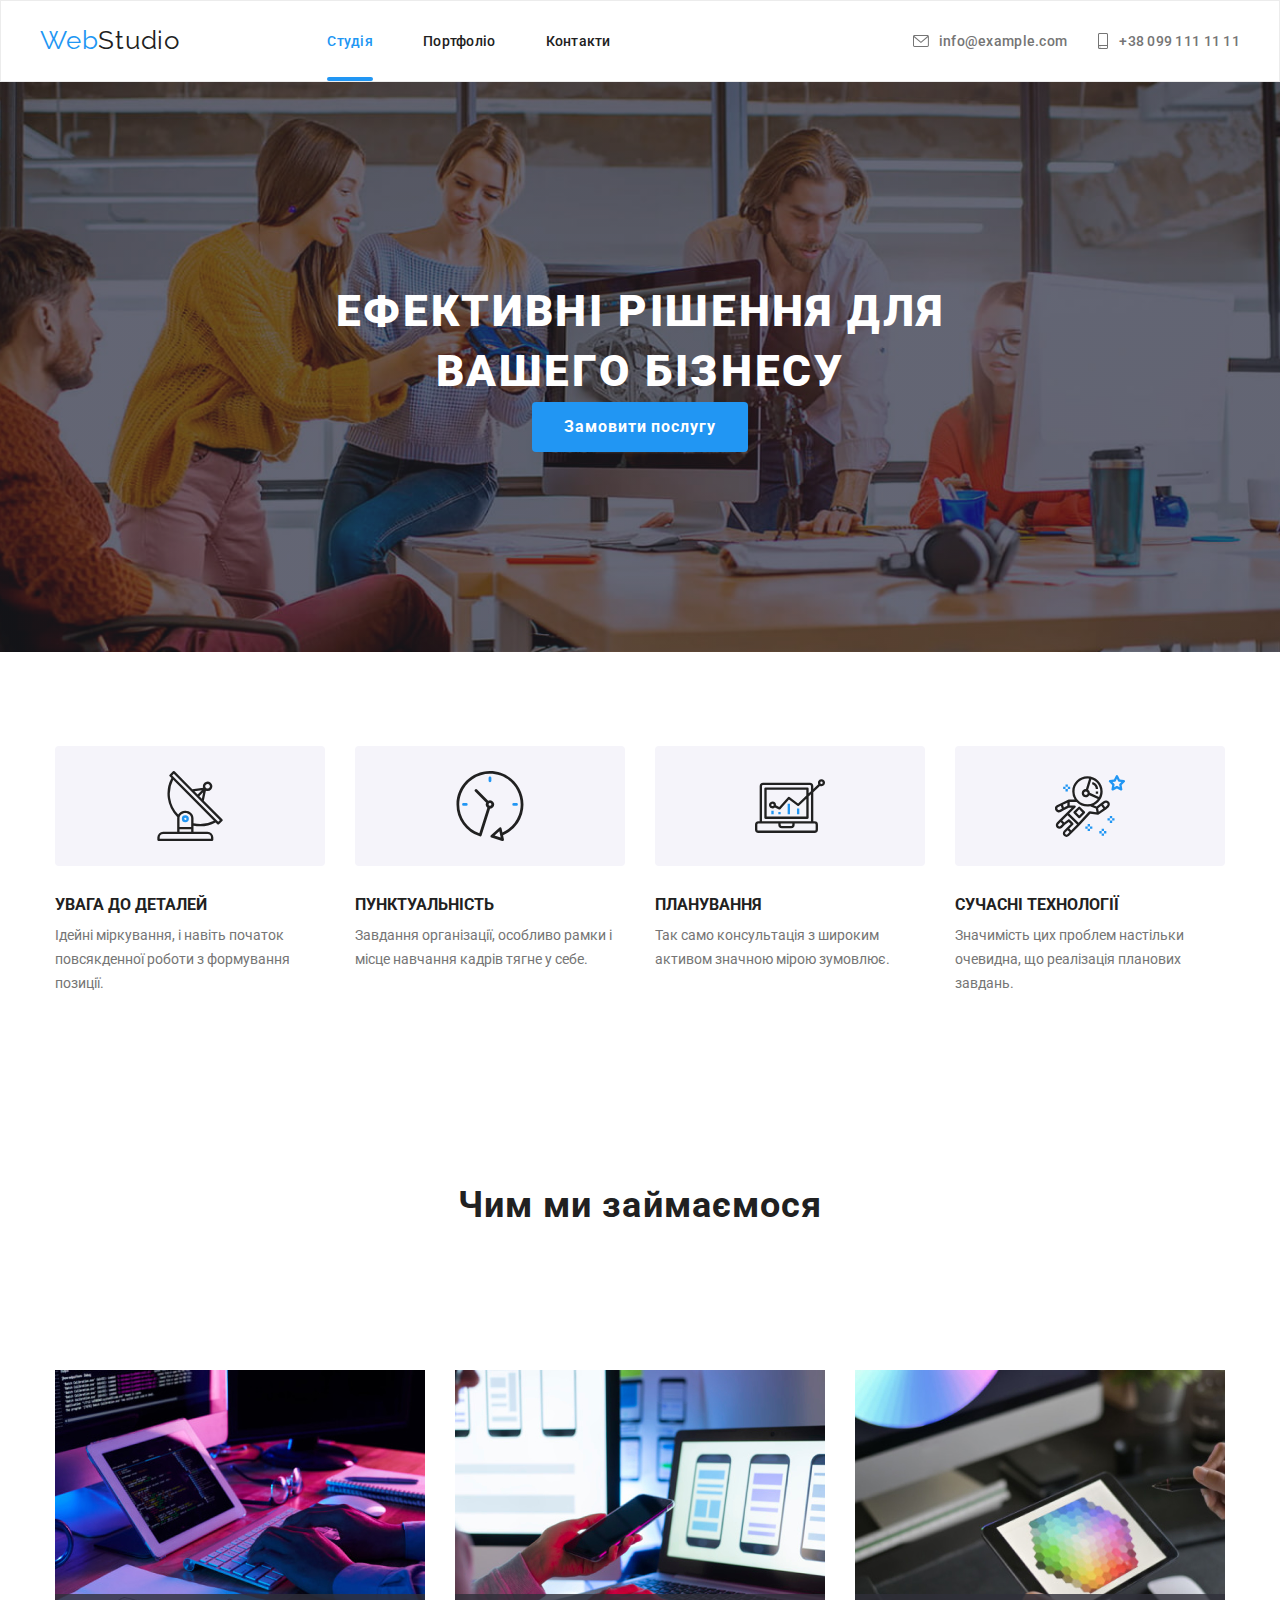
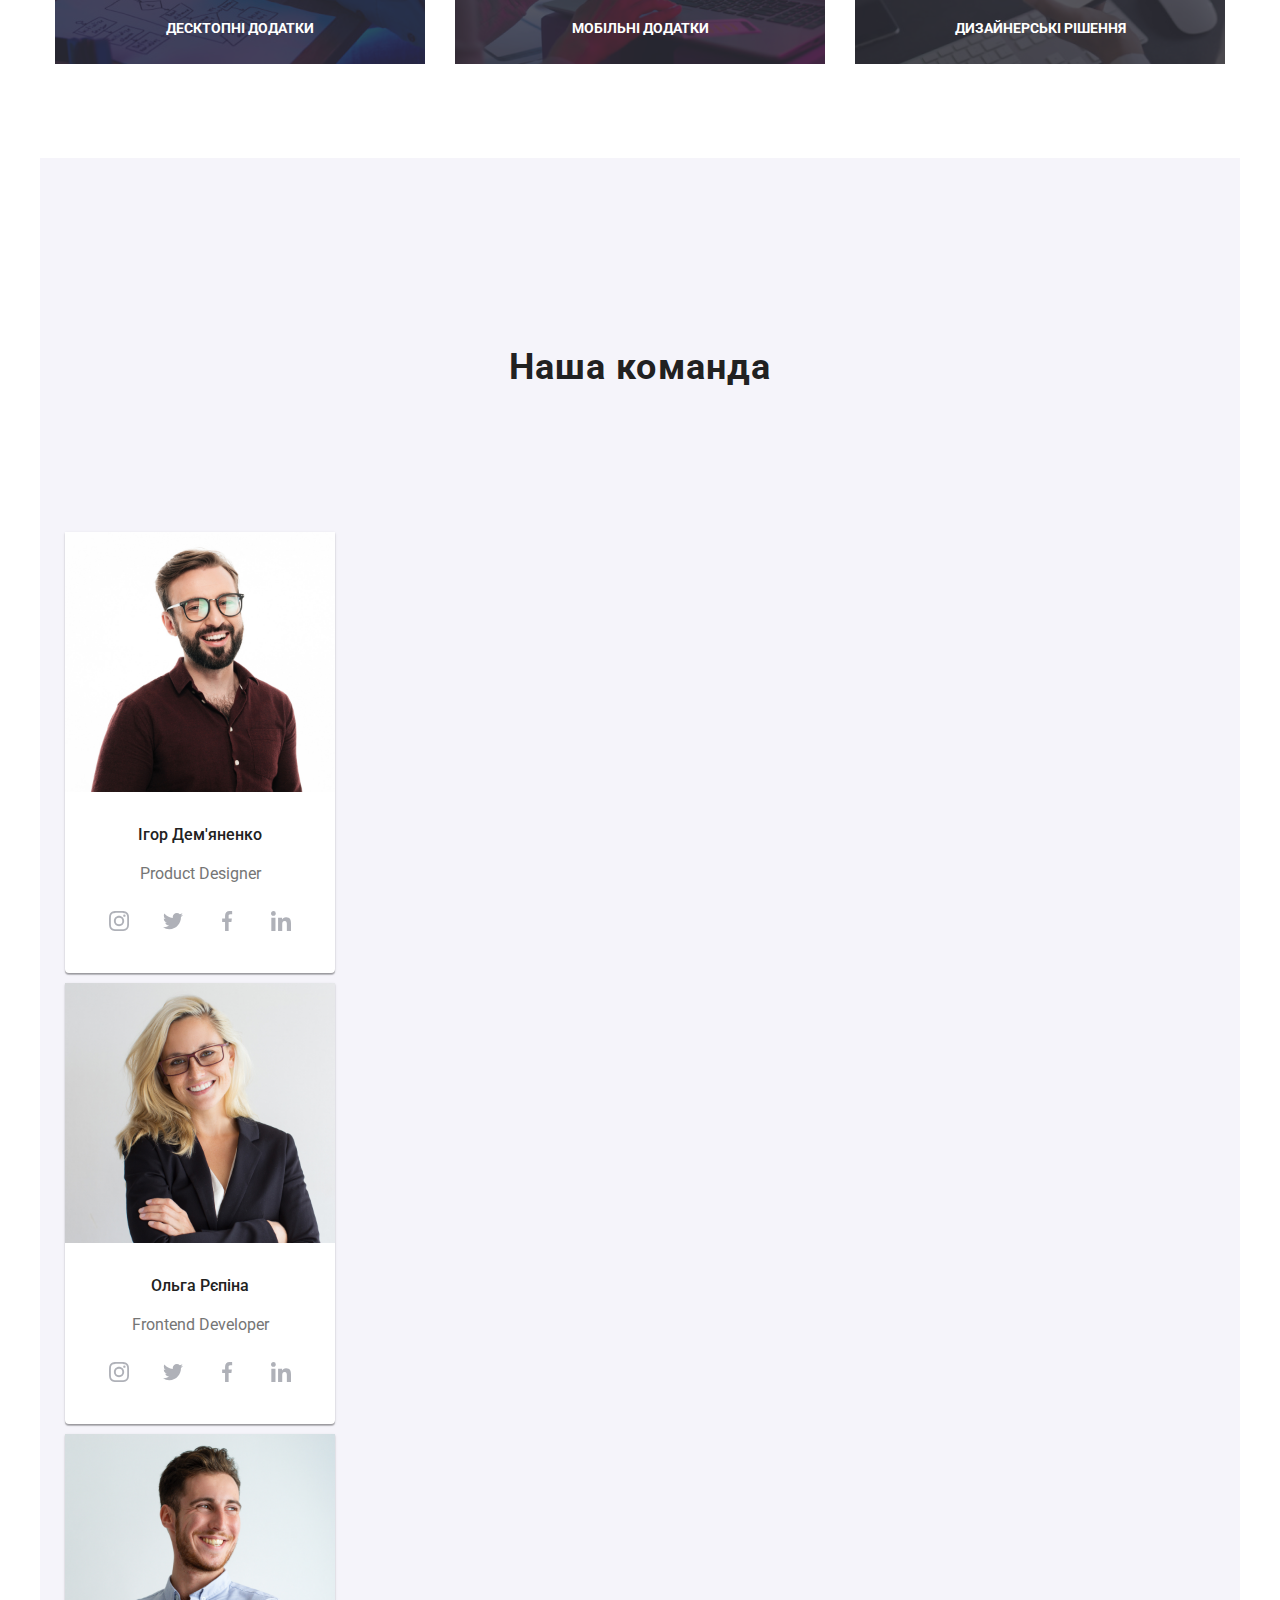
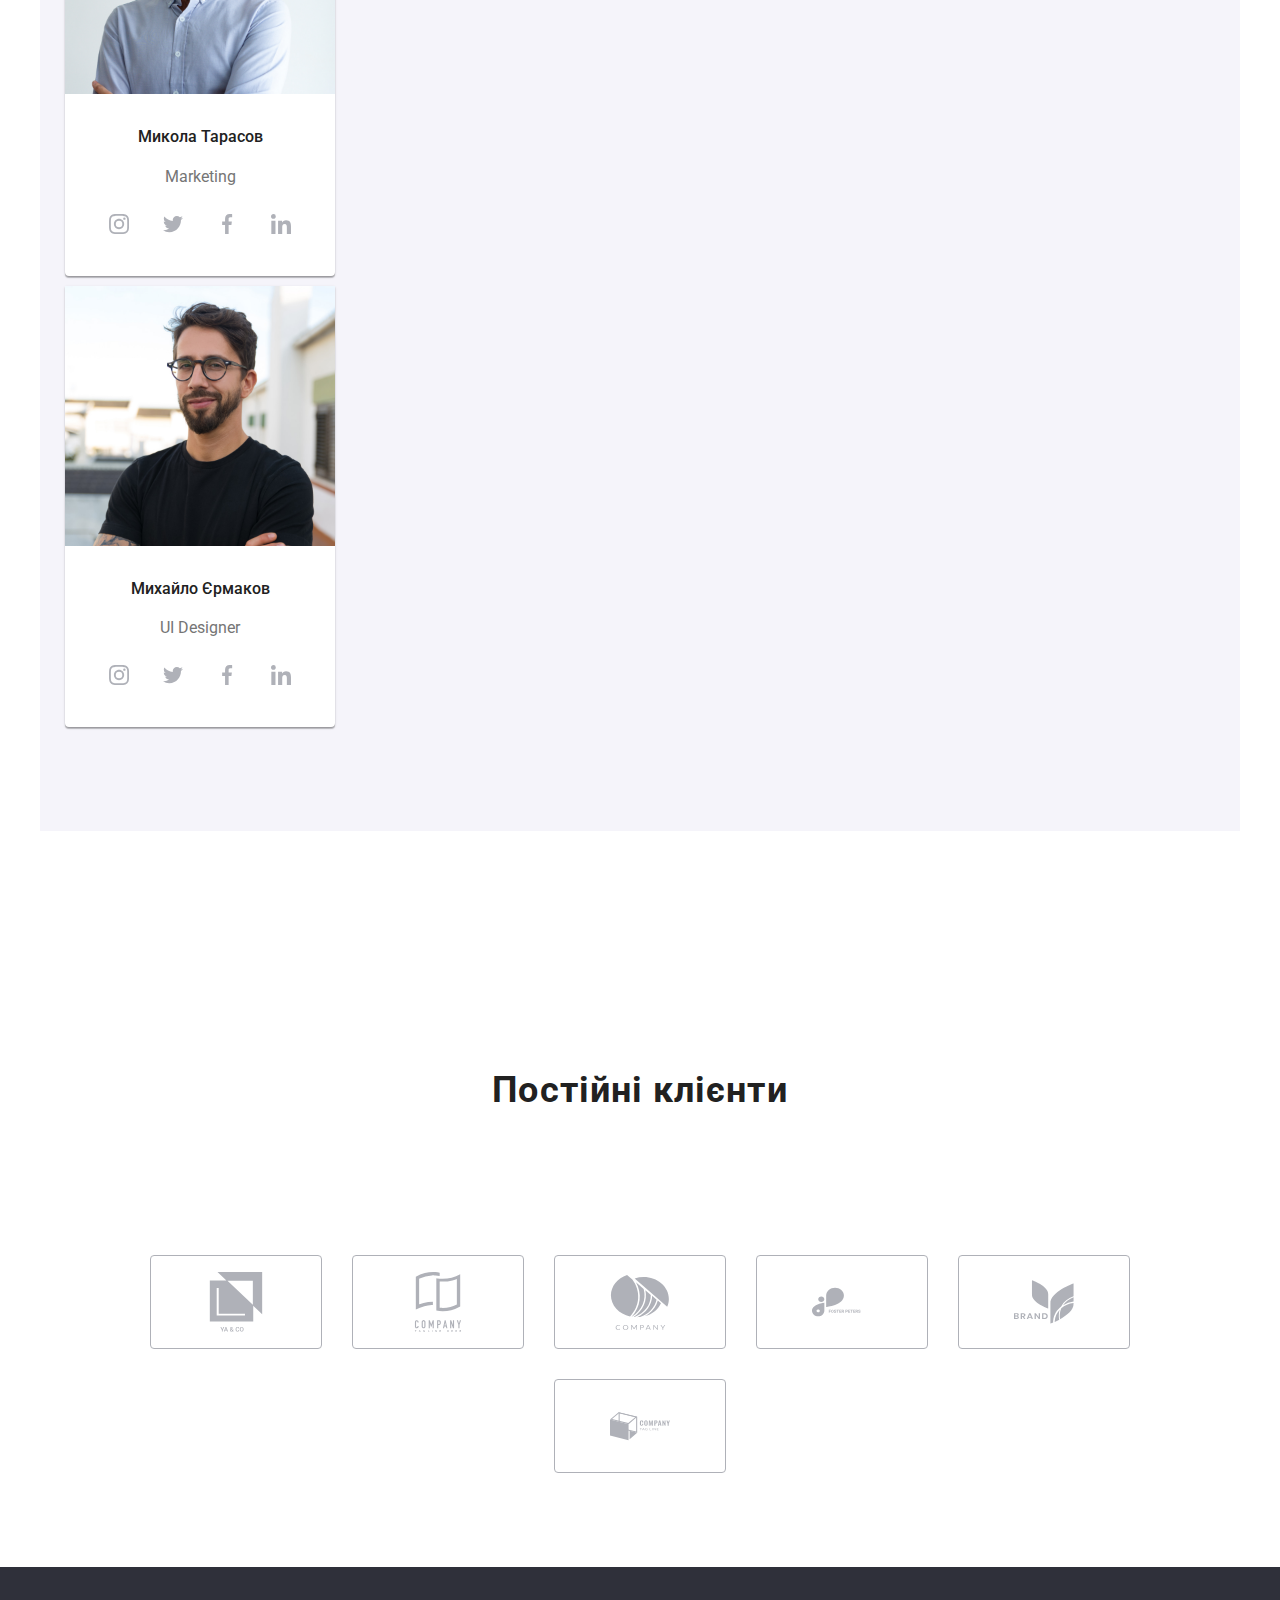
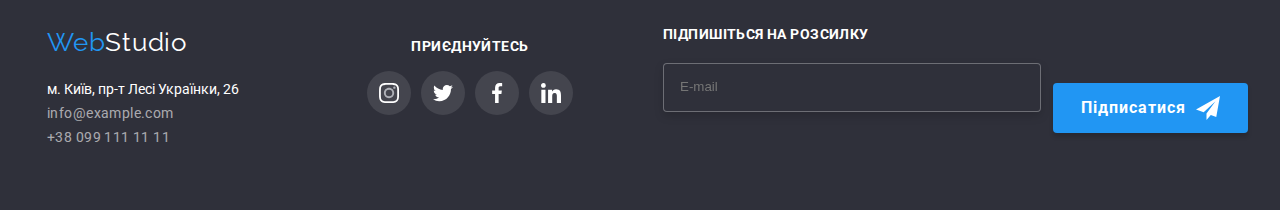
==== index.html @ 66070184 "home-work" ====
<!DOCTYPE html>
<html lang="uk">
  <head>
    <meta charset="UTF-8" />
    <meta http-equiv="X-UA-Compatible" content="IE=edge" />
    <meta name="viewport" content="width=device-width, initial-scale=1.0" />
    <title>Document</title>
    <link rel="preconnect" href="https://fonts.googleapis.com" />
    <link rel="preconnect" href="https://fonts.gstatic.com" crossorigin />
    <link
      href="https://fonts.googleapis.com/css2?family=Raleway:ital,wght@1,700&family=Roboto:wght@400;500;700;900&display=swap"
      rel="stylesheet"
    />
    <link rel="stylesheet" href="./css/main.min.css" />
    <link
      rel="stylesheet"
      href="node_modules/modern-normalize/modern-normalize.css"
    />
  </head>
  <body class="page">
    <header class="header">
      <div class="container head">
        <a class="logo" href="./index.html"
          ><span class="logo__web">Web</span>Studio</a
        >
        <button type="button" class="menu-button js-open-menu">
          <svg
              width="40"
              height="40"
              aria-label="переключатель меню"
            >
              <use
                class="icon-menu"
                href="./images/icons.svg#icon-menu"
              ></use>
            </svg>
        </button>

        <nav class="menu-container js-menu-container" id="menu-container">
          <button type="button" class="close-menu-button js-close-menu">
            <svg
              width="40"
              height="40"
              aria-label="переключатель меню"
            >
              <use
                class="icon-cross"
                href="./images/icons.svg#icon-close"
              ></use>
            </svg>
          </button>

          <ul class="site-nav">
            <li class="site-nav__link">
              <a
                class="site-nav__links site-nav__links--current"
                href="./index.html"
                >Студія</a
              >
            </li>
            <li class="site-nav__link">
              <a class="site-nav__links" href="./portfolio.html">Портфоліо</a>
            </li>
            <li class="site-nav__link">
              <a class="site-nav__links" href="">Контакти</a>
            </li>
          </ul>

        <ul class="header-contacts">
          <li class="header-contacts__item">
            <a class="header-contacts__contacts" href="mailto:info@example.com">
              <svg class="header-contacts__envelop" width="16" height="12">
                <use href="./images/symbol-defs.svg#icon-envelope"></use>
              </svg>
              info@example.com</a
            >
          </li>
          <li class="header-contacts__item">
            <a class="header-contacts__contacts" href="tel:+380991111111">
              <svg class="header-contacts__envelop" width="12" height="16">
                <use href="./images/symbol-defs.svg#icon-smartphone"></use>
              </svg>
              +38 099 111 11 11</a
            >
          </li>
        </ul>
        <ul class="list-of-socialwebs">
            <li><a>Instagram</a></li>
            <li><a>Twitter</a></li>
            <li><a>Facebook</a></li>
            <li><a>LinkedIn</a></li>
        </ul>
        </nav>
      </div>
    </header>

    <main>
      <section class="hero-section">
        <h1 class="hero">
          ЕФЕКТИВНІ РІШЕННЯ ДЛЯ <br />
          ВАШЕГО БІЗНЕСУ
        </h1>
        <button data-modal-open type="button" class="hero-section__button">
          Замовити послугу
        </button>
        <div data-modal class="backdrop is-hidden">
          <div class="modal">
            <form class="modal__form">
              <h1 class="modal__title">
                Залиште свої дані, ми вам передзвонимо
              </h1>

              <div class="modal__form-field">
                <label for="name">Ім'я</label>
                <input type="text" name="name" id="name" />
                <svg class="modal__icon" width="18" height="18">
                  <use href="./images/icons.svg#icon-person"></use>
                </svg>
              </div>

              <div class="modal__form-field">
                <label for="tel">Телефон</label>
                <input type="tel" name="tel" id="tel" />
                <svg class="modal__icon" width="18" height="18">
                  <use href="./images/icons.svg#icon-phone"></use>
                </svg>
              </div>

              <div class="modal__form-field">
                <label for="mail">Пошта</label>
                <input type="email" name="mail" id="mail" />
                <svg class="modal__icon" width="18" height="18">
                  <use href="./images/icons.svg#icon-email"></use>
                </svg>
              </div>

              <div class="modal__form-field">
                <label for="comment">Коментар</label>
                <textarea
                  name="comment"
                  id="comment"
                  placeholder="Введіть текст"
                ></textarea>
              </div>

              <div class="field">
                <label for="accept" class="field__accept-label"
                  ><input
                    type="checkbox"
                    name="accept"
                    class="field__checkbox"
                    id="accept"
                  />
                  <svg class="field__icon-check" width="16" height="15">
                    <use href="./images/icons.svg#icon-check"></use>
                  </svg>
                  <span class="field__label"
                    >Погоджуюся з розсилкою та приймаю</span
                  >
                  <a class="field__umovu" href="">Умови договору</a>
                </label>
              </div>
              <button type="submit" class="button-modal">Відправити</button>
            </form>
            <button class="close-button" data-modal-close>
              <span class="close-button__close">
                <svg class="close-button__icon" width="18" height="18">
                  <use href="./images/icons.svg#icon-close"></use>
                </svg>
              </span>
            </button>
          </div>
        </div>
      </section>

      <section class="section padding">
        <div class="container">
          <h2 hidden>секция</h2>
          <ul class="offers">
            <li class="item offers_item">
              <div class="offers__antenna">
                <svg class="offers__icon-description" width="70" height="70">
                  <use href="./images/symbol-defs.svg#icon-antenna"></use>
                </svg>
              </div>
              <h3 class="offers__name">УВАГА ДО ДЕТАЛЕЙ</h3>
              <p class="offers__description">
                Ідейні міркування, і навіть початок повсякденної роботи з
                формування позиції.
              </p>
            </li>
            <li class="item offers_item">
              <div class="offers__antenna">
                <svg class="offers__icon-description" width="70" height="70">
                  <use href="./images/symbol-defs.svg#icon-clock"></use>
                </svg>
              </div>
              <h3 class="offers__name">ПУНКТУАЛЬНІСТЬ</h3>
              <p class="offers__description">
                Завдання організації, особливо рамки і місце навчання кадрів
                тягне у себе.
              </p>
            </li>
            <li class="item offers_item">
              <div class="offers__antenna">
                <svg class="offers__icon-description" width="70" height="70">
                  <use href="./images/symbol-defs.svg#icon-diagram"></use>
                </svg>
              </div>
              <h3 class="offers__name">ПЛАНУВАННЯ</h3>
              <p class="offers__description">
                Так само консультація з широким активом значною мірою зумовлює.
              </p>
            </li>
            <li class="item offers_item">
              <div class="offers__antenna">
                <svg class="offers__icon-description" width="70" height="70">
                  <use href="./images/symbol-defs.svg#icon-astronaut"></use>
                </svg>
              </div>
              <h3 class="offers__name">СУЧАСНІ ТЕХНОЛОГІЇ</h3>
              <p class="offers__description">
                Значимість цих проблем настільки очевидна, що реалізація
                планових завдань.
              </p>
            </li>
          </ul>
        </div>
      </section>

      <section class="section works">
        <div class="container">
          <h2 class="section-title">Чим ми займаємося</h2>
          <ul class="work">
            <li class="item">
              <div class="work__computer">
                <img
                  class="work__images"
                  src="./images/box1.jpg"
                  alt="компьютер"
                  width="370"
                />
                <div class="work__computer-box">
                  <p class="work__computer-font">ДЕСКТОПНІ ДОДАТКИ</p>
                </div>
              </div>
            </li>
            <li class="item">
              <div class="work__computer">
                <img
                  class="work__images"
                  src="./images/box2.jpg"
                  alt="телефон"
                  width="370"
                />
                <div class="work__computer-box">
                  <p class="work__computer-font">МОБІЛЬНІ ДОДАТКИ</p>
                </div>
              </div>
            </li>
            <li class="item">
              <div class="work__computer">
                <img
                  class="work__images"
                  src="./images/box3.jpg"
                  alt="планшет"
                  width="370"
                />
                <div class="work__computer-box">
                  <p class="work__computer-font">ДИЗАЙНЕРСЬКІ РІШЕННЯ</p>
                </div>
              </div>
            </li>
          </ul>
        </div>
      </section>

      <section class="section team">
        <div class="container">
          <h2 class="section-title">Наша команда</h2>
          <ul class="team-list">
            <li class="team__items">
              <img src="./images/img1.jpg" alt="член команды" width="270" />
              <div class="team__title">
                <h3 class="team__member">Ігор Дем'яненко</h3>
                <p class="team__profession" lang="en">Product Designer</p>
                <ul class="team__web">
                  <li class="team__soc">
                    <a class="team__social-web" href="">
                      <svg class="team__social" width="20" height="20">
                        <use
                          href="./images/symbol-defs.svg#icon-instagram"
                        ></use>
                      </svg>
                    </a>
                  </li>
                  <li class="team__soc">
                    <a class="team__social-web" href="">
                      <svg class="team__social" width="20" height="20">
                        <use href="./images/symbol-defs.svg#icon-twitter"></use>
                      </svg>
                    </a>
                  </li>
                  <li class="team__soc">
                    <a class="team__social-web" href="">
                      <svg class="team__social" width="20" height="20">
                        <use
                          href="./images/symbol-defs.svg#icon-facebook"
                        ></use>
                      </svg>
                    </a>
                  </li>
                  <li class="team__soc">
                    <a class="team__social-web" href="">
                      <svg class="team__social" width="20" height="20">
                        <use
                          href="./images/symbol-defs.svg#icon-linkedin"
                        ></use>
                      </svg>
                    </a>
                  </li>
                </ul>
              </div>
            </li>
            <li class="team__items">
              <img src="./images/img2.jpg" alt="член команды" width="270" />
              <div class="team__title">
                <h3 class="team__member">Ольга Рєпіна</h3>
                <p class="team__profession" lang="en">Frontend Developer</p>
                <ul class="team__web">
                  <li class="team__soc">
                    <a class="team__social-web" href="">
                      <svg class="team__social" width="20" height="20">
                        <use
                          href="./images/symbol-defs.svg#icon-instagram"
                        ></use>
                      </svg>
                    </a>
                  </li>
                  <li class="team__soc">
                    <a class="team__social-web" href="">
                      <svg class="team__social" width="20" height="20">
                        <use href="./images/symbol-defs.svg#icon-twitter"></use>
                      </svg>
                    </a>
                  </li>
                  <li class="team__soc">
                    <a class="team__social-web" href="">
                      <svg class="team__social" width="20" height="20">
                        <use
                          href="./images/symbol-defs.svg#icon-facebook"
                        ></use>
                      </svg>
                    </a>
                  </li>
                  <li class="team__soc">
                    <a class="team__social-web" href="">
                      <svg class="team__social" width="20" height="20">
                        <use
                          href="./images/symbol-defs.svg#icon-linkedin"
                        ></use>
                      </svg>
                    </a>
                  </li>
                </ul>
              </div>
            </li>
            <li class="team__items">
              <img src="./images/img3.jpg" alt="член команды" width="270" />
              <div class="team__title">
                <h3 class="team__member">Микола Тарасов</h3>
                <p class="team__profession" lang="en">Marketing</p>
                <ul class="team__web">
                  <li class="team__soc">
                    <a class="team__social-web" href="">
                      <svg class="team__social" width="20" height="20">
                        <use
                          href="./images/symbol-defs.svg#icon-instagram"
                        ></use>
                      </svg>
                    </a>
                  </li>
                  <li class="team__soc">
                    <a class="team__social-web" href="">
                      <svg class="team__social" width="20" height="20">
                        <use href="./images/symbol-defs.svg#icon-twitter"></use>
                      </svg>
                    </a>
                  </li>
                  <li class="team__soc">
                    <a class="team__social-web" href="">
                      <svg class="team__social" width="20" height="20">
                        <use
                          href="./images/symbol-defs.svg#icon-facebook"
                        ></use>
                      </svg>
                    </a>
                  </li>
                  <li class="team__soc">
                    <a class="team__social-web" href="">
                      <svg class="team__social" width="20" height="20">
                        <use
                          href="./images/symbol-defs.svg#icon-linkedin"
                        ></use>
                      </svg>
                    </a>
                  </li>
                </ul>
              </div>
            </li>
            <li class="team__items">
              <img src="./images/img4.jpg" alt="член команды" width="270" />
              <div class="team__title">
                <h3 class="team__member">Михайло Єрмаков</h3>
                <p class="team__profession" lang="en">UI Designer</p>
                <ul class="team__web">
                  <li class="team__soc">
                    <a class="team__social-web" href="">
                      <svg class="team__social" width="20" height="20">
                        <use
                          href="./images/symbol-defs.svg#icon-instagram"
                        ></use>
                      </svg>
                    </a>
                  </li>
                  <li class="team__soc">
                    <a class="team__social-web" href="">
                      <svg class="team__social" width="20" height="20">
                        <use href="./images/symbol-defs.svg#icon-twitter"></use>
                      </svg>
                    </a>
                  </li>
                  <li class="team__soc">
                    <a class="team__social-web" href="">
                      <svg class="team__social" width="20" height="20">
                        <use
                          href="./images/symbol-defs.svg#icon-facebook"
                        ></use>
                      </svg>
                    </a>
                  </li>
                  <li class="team__soc">
                    <a class="team__social-web" href="">
                      <svg class="team__social" width="20" height="20">
                        <use
                          href="./images/symbol-defs.svg#icon-linkedin"
                        ></use>
                      </svg>
                    </a>
                  </li>
                </ul>
        </div>
      </section>

      <section class="section clients">
        <div class="container"> 
          <h2 class="section-title">Постійні клієнти</h2>
          <ul class="clients">
            <li class="item clients__box">
              <a class="clients__link" href="">
                <svg class="icon clients__icon" width="106" height="60">
                  <use href="./images/symbol-defs.svg#icon-group"></use>
                </svg>
              </a>
            </li>
            <li class="item clients__box">
              <a class="clients__link" href="">
                <svg class="icon clients__icon" width="106" height="60">
                  <use href="./images/symbol-defs.svg#icon-group2"></use>
                </svg>
              </a>
            </li>
            <li class="item clients__box">
              <a class="clients__link" href="">
                <svg class="icon clients__icon" width="106" height="60">
                  <use href="./images/symbol-defs.svg#icon-group3"></use>
                </svg>
              </a>
            </li>
            <li class="item clients__box">
              <a class="clients__link" href="">
                <svg class="icon clients__icon" width="106" height="60">
                  <use href="./images/symbol-defs.svg#icon-group4"></use>
                </svg>
              </a>
            </li>
            <li class="item clients__box">
              <a class="clients__link" href="">
                <svg class="icon clients__icon" width="106" height="60">
                  <use href="./images/symbol-defs.svg#icon-group5"></use>
                </svg>
              </a>
            </li>
            <li class="item clients__box">
              <a class="clients__link" href="">
                <svg class="icon clients__icon" width="106" height="60">
                  <use href="./images/symbol-defs.svg#icon-group6"></use>
                </svg>
              </a>
            </li>
          </ul>
        </div>
      </section>
    </main>

    <footer class="footers">
      <div class="container foot">
        <div class="blocks footer">
          <a class="logo-down" href="./index.html"
            ><span class="footer__logo__web-down">Web</span
            ><span class="logo-footer">Studio</span>
          </a>
          <address class="footer__adress">
            <ul>
              <li>
                <a
                  class="footer__contacts"
                  href="https://www.google.com/maps/place/%D0%B1%D1%83%D0%BB.+%D0%9B%D0%B5%D1%81%D0%B8+%D0%A3%D0%BA%D1%80%D0%B0%D0%B8%D0%BD%D0%BA%D0%B8,+26,+%D0%9A%D0%B8%D0%B5%D0%B2,+%D0%A3%D0%BA%D1%80%D0%B0%D0%B8%D0%BD%D0%B0,+02000/@50.4265807,30.5361918,17z/data=!4m13!1m7!3m6!1s0x40d4cf0e033ecbe9:0x57a4dffefec77da0!2z0LHRg9C7LiDQm9C10YHQuCDQo9C60YDQsNC40L3QutC4LCAyNiwg0JrQuNC10LIsINCj0LrRgNCw0LjQvdCwLCAwMjAwMA!3b1!8m2!3d50.4265807!4d30.5383858!3m4!1s0x40d4cf0e033ecbe9:0x57a4dffefec77da0!8m2!3d50.4265807!4d30.5383858?hl=RU "
                  >м. Київ, пр-т Лесі Українки, 26</a
                >
              </li>
              <li>
                <a class="footer__contacts-grey " href="mailto:info@example.com"
                  >info@example.com</a
                >
              </li>
              <li>
                <a class="footer__contacts-grey" href="tel:+380991111111"
                  >+38 099 111 11 11</a
                >
              </li>
            </ul>
          </address>
        </div>
        <div class="blocks join">
          <h3 class="join__join-us join-us">ПРИЄДНУЙТЕСЬ</h3>
          <ul class="join__webs">
            <li class="join__soc">
              <a class="join__social-webs" href="">
                <svg class="join__social-icon" width="20" height="20">
                  <use href="./images/symbol-defs.svg#icon-instagram"></use>
                </svg>
              </a>
            </li>
            <li class="join__soc">
              <a class="join__social-webs" href="">
                <svg class="join__social-icon" width="20" height="20">
                  <use href="./images/symbol-defs.svg#icon-twitter"></use>
                </svg>
              </a>
            </li>
            <li class="join__soc">
              <a class="join__social-webs" href="">
                <svg class="join__social-icon" width="20" height="20">
                  <use href="./images/symbol-defs.svg#icon-facebook"></use>
                </svg>
              </a>
            </li>
            <li class="join__soc">
              <a class="join__social-webs" href="">
                <svg class="join__social-icon" width="20" height="20">
                  <use href="./images/symbol-defs.svg#icon-linkedin"></use>
                </svg>
              </a>
            </li>
          </ul>
        </div>
        <div class="blocks subscribe">
          <h3 class="join-us subscribe__sub">ПІДПИШІТЬСЯ НА РОЗСИЛКУ</h3>
          <form class="footer-form">
            <div class="footer-form__field">
              <label for="email"></label>
              <input type="email" name="mail" id="email" placeholder="E-mail" />
            </div>

            <button type="submit" class="footer-form__button">
              Підписатися
              <svg class="footer-form__send" width="24" height="24">
                <use href="./images/icons.svg#icon-icon-send"></use>
              </svg>
            </button>
          </form>
        </div>
      </div>
    </footer>
    <script src="./js/modal.js"></script>
    <script src="./js/menu.js"></script>
  </body>
</html>
---- css/main.min.css ----
:root{--primary-text-color: #212121;--accents: #2196f3;--hero-and-footer-color: #ffffff;--contacts-color: #757575}.page{color:var(--primary-text-color);font-family:Roboto,sans-serif;font-size:14px;text-decoration:none;-webkit-text-decoration-line:none;text-decoration-line:none;margin:0}textarea{resize:none}.container,.section{max-width:480px;margin:0 auto;padding:0 15px}@media screen and (min-width: 768px){.container,.section{max-width:768px}}@media screen and (min-width: 1200px){.container,.section{max-width:1200px}}ul{list-style:none;margin:0;padding:0}.header{border:1px solid #ececec}.head{display:-webkit-box;display:-ms-flexbox;display:flex;-webkit-box-align:center;-ms-flex-align:center;align-items:center}h1,h2,h3,h4,h5,p{margin:0;padding:0}a{text-decoration:none;-webkit-text-decoration-line:none;text-decoration-line:none}[class*=section]{padding:60px 0}@media screen and (min-width: 1200px){[class*=section]{padding:94px 0}}.section.padding{padding-bottom:0px}.section-title{font-weight:700;font-size:36px;line-height:1.2;text-align:center;letter-spacing:.03em;margin-bottom:50px;color:var(--primary-text-color)}.logo,.logo-down{color:var(--primary-text-color);font-family:"Raleway",sans-serif;font-size:26px;line-height:1.2;letter-spacing:.03em;margin-right:90px;font-style:normal}.logo__web,.footer__logo__web-down{color:var(--accents);font-style:normal}.logo-footer{color:var(--hero-and-footer-color)}.logo-down{margin-bottom:20px}.head{display:-webkit-box;display:-ms-flexbox;display:flex;-webkit-box-align:center;-ms-flex-align:center;align-items:center;width:100%;-webkit-box-pack:justify;-ms-flex-pack:justify;justify-content:space-between;padding:0 15px}@media screen and (max-width: 767px){.head{padding:16px 10px 16px 15px}}@media screen and (min-width: 768px){.head{width:768px;margin-left:auto;margin-right:auto;margin-top:0;margin-bottom:0;padding:15px 15px}}@media screen and (min-width: 1200px){.head{width:1200px;-webkit-box-pack:justify;-ms-flex-pack:justify;justify-content:space-between;padding:0 15px}}@media screen and (max-width: 767px){.site-nav{margin-bottom:302px;color:var(--black)}}@media screen and (min-width: 768px){.site-nav{color:var(--primary-text-color);display:-webkit-box;display:-ms-flexbox;display:flex;margin-right:88px;gap:50px;-webkit-box-align:center;-ms-flex-align:center;align-items:center;line-height:1;letter-spacing:.02em;font-weight:500}}@media screen and (min-width: 1200px){.site-nav{display:-webkit-box;display:-ms-flexbox;display:flex;-webkit-box-flex:1;-ms-flex-positive:1;flex-grow:1;margin-right:302px}}@media screen and (max-width: 767px){.site-nav__link{margin-bottom:32px}.site-nav__link :last-child{margin-bottom:0}}.site-nav__links{font-weight:500;position:relative;color:var(--primary-text-color)}.site-nav__links:hover,.site-nav__links:focus{color:var(--accents)}.site-nav__links--current{color:var(--accents)}@media screen and (min-width: 768px){.site-nav__links{padding:32px 0}.site-nav__links--current{color:var(--accents)}.site-nav__links--current::after{position:absolute;bottom:0;right:0;display:block;width:100%;height:4px;content:" ";background-color:var(--accents);border-radius:2px}}@media screen and (max-width: 767px){.header-contacts{display:-webkit-box;display:-ms-flexbox;display:flex;-webkit-box-orient:vertical;-webkit-box-direction:reverse;-ms-flex-direction:column-reverse;flex-direction:column-reverse;gap:32px}.header-contacts__contacts{color:var(---contacts-color)}}@media screen and (min-width: 768px){.header-contacts{margin-left:auto;-webkit-box-align:center;-ms-flex-align:center;align-items:center;gap:10px;line-height:1;letter-spacing:.02em;font-weight:500}}@media screen and (min-width: 1200px){.header-contacts{display:-webkit-box;display:-ms-flexbox;display:flex;-webkit-box-align:center;-ms-flex-align:center;align-items:center;gap:30px}}@media screen and (max-width: 767px){.header-contacts__item:first-child{font-size:24px;color:var(--contacts-color)}.header-contacts__item:last-child{font-size:34px;color:var(--accents)}}@media screen and (min-width: 768px){.header-contacts__contacts{display:-webkit-box;display:-ms-flexbox;display:flex;-webkit-box-align:center;-ms-flex-align:center;align-items:center;color:inherit;padding:5px 0;-webkit-transition-property:color;transition-property:color;-webkit-transition-duration:250ms;transition-duration:250ms;-webkit-transition-timing-function:var(--contacts-color);transition-timing-function:var(--contacts-color);color:var(--contacts-color)}.header-contacts__contacts:hover,.header-contacts__contacts:focus{color:var(--accents)}}@media screen and (min-width: 1200px){.header-contacts__contacts{padding:32px 0;color:var(--contacts-color)}}.header-contacts__envelop{display:-webkit-inline-box;display:-ms-inline-flexbox;display:inline-flex;margin-right:10px;fill:currentColor}@media screen and (max-width: 767px){.header-contacts__envelop{display:none}}.menu-button{margin-left:auto;border:none;padding:0;background-color:rgba(0,0,0,0);display:-webkit-inline-box;display:-ms-inline-flexbox;display:inline-flex}@media screen and (min-width: 768px){.menu-button{display:none}}.menu-button:hover .icon-menu{cursor:pointer;fill:var(--accents)}.menu-container{font-size:40px;display:block;background-color:#fff}@media screen and (max-width: 767px){.menu-container{display:none;position:absolute;width:viewport;left:0;top:0;right:0;height:796px;padding:48px 40px}.menu-container.is-open{display:block;z-index:1;overflow-y:auto}}@media screen and (min-width: 768px){.menu-container{display:-webkit-box;display:-ms-flexbox;display:flex;font-size:14px;-webkit-box-align:center;-ms-flex-align:center;align-items:center;-webkit-box-pack:justify;-ms-flex-pack:justify;justify-content:space-between}}.close-menu-button{position:absolute;right:15px;top:15px;border:none;background-color:rgba(0,0,0,0)}.close-menu-button:hover{fill:var(--accents);cursor:pointer}@media screen and (min-width: 768px){.close-menu-button{display:none}}.icon-menu{margin:0 auto}@media screen and (min-width: 768px){.icon-menu{display:none}}@media screen and (max-width: 767px){.list-of-socialwebs{display:-webkit-box;display:-ms-flexbox;display:flex;font-size:18px;font-weight:500;color:var(--accent-color);-webkit-box-pack:start;-ms-flex-pack:start;justify-content:flex-start;margin-top:64px;width:357px}}@media screen and (max-width: 767px){.list-of-socialwebs li{display:block;border-right:1px solid rgba(33,33,33,.2);padding:10px;text-align:center}.list-of-socialwebs li:hover{cursor:pointer;color:var(--accents)}.list-of-socialwebs li:first-child{padding-left:0}.list-of-socialwebs li:last-child{border:none}}@media screen and (min-width: 768px){.list-of-socialwebs{display:none}}.hero{margin:0 auto;max-width:360px;font-weight:900;font-size:26px;line-height:1.62;text-align:center;letter-spacing:.06em;text-transform:uppercase;color:var(--hero-and-footer-color)}@media screen and (min-width: 1200px){.hero{max-width:696px;font-size:44px;line-height:1.36;letter-spacing:.06em}}.hero-section{background-color:#2f303a;text-align:center;padding:200px 0px;background-image:-webkit-gradient(linear, left top, right top, from(rgba(47, 48, 58, 0.4)), to(rgba(47, 48, 58, 0.4))),url("../images/background.jpg");background-image:linear-gradient(to right, rgba(47, 48, 58, 0.4), rgba(47, 48, 58, 0.4)),url("../images/background.jpg");max-width:1600px;background-repeat:no-repeat;background-size:cover;background-position:center}.hero-section__button{color:var(--hero-and-footer-color);background-color:var(--accents);cursor:pointer;font-family:inherit;font-weight:700;font-size:16px;line-height:1.88;-webkit-box-align:center;-ms-flex-align:center;align-items:center;letter-spacing:.06em;border-radius:4px;padding:10px 32px;text-align:center;border:none;-webkit-transition-property:background-color;transition-property:background-color;-webkit-transition-duration:250ms;transition-duration:250ms;-webkit-transition-timing-function:cubic-bezier(0.4, 0, 0.2, 1);transition-timing-function:cubic-bezier(0.4, 0, 0.2, 1)}.hero-section__button:hover{background-color:#188ceb}.backdrop.is-hidden{visibility:hidden;opacity:0;pointer-events:none}.backdrop{position:fixed;top:0;left:0;width:100%;height:100%;background-color:rgba(0,0,0,.2);opacity:1;visibility:visible;-webkit-transition:opacity 250ms cubic-bezier(0.4, 0, 0.2, 1),visibility 250ms cubic-bezier(0.4, 0, 0.2, 1);transition:opacity 250ms cubic-bezier(0.4, 0, 0.2, 1),visibility 250ms cubic-bezier(0.4, 0, 0.2, 1)}.modal__form{margin-left:auto;margin-right:auto;width:448px}.modal__form-field{margin-bottom:10px;display:-webkit-box;display:-ms-flexbox;display:flex;-webkit-box-orient:vertical;-webkit-box-direction:normal;-ms-flex-direction:column;flex-direction:column;position:relative}.modal__form-field label{margin-bottom:4px;text-align:left;font-style:normal;font-weight:400;font-size:12px;line-height:1.17;letter-spacing:.01em;color:var(--contacts-color)}.modal__form-field input{border:1px solid rgba(33,33,33,.2);border-radius:4px;padding-left:42px;padding-top:11px;padding-bottom:11px;outline:none;-webkit-transition:border 250ms cubic-bezier(0.4, 0, 0.2, 1);transition:border 250ms cubic-bezier(0.4, 0, 0.2, 1)}.modal__form-field input:focus,.modal__form-field input:hover{border:1px solid var(--accents)}.modal__icon{position:absolute;top:29px;left:10px}.modal__form-field input:focus~.modal__icon,.modal__form-field input:hover~.modal__icon{fill:var(--accents)}.modal__form-field textarea{border:1px solid rgba(33,33,33,.2);border-radius:4px;padding-left:12px;padding-top:11px;padding-bottom:11px;height:120px;outline:none;-webkit-transition:border 250ms cubic-bezier(0.4, 0, 0.2, 1);transition:border 250ms cubic-bezier(0.4, 0, 0.2, 1)}.modal__form-field textarea::-webkit-input-placeholder{font-style:normal;font-weight:400;font-size:12px;line-height:1.17;letter-spacing:.01em;color:rgba(117,117,117,.5)}.modal__form-field textarea::-moz-placeholder{font-style:normal;font-weight:400;font-size:12px;line-height:1.17;letter-spacing:.01em;color:rgba(117,117,117,.5)}.modal__form-field textarea:-ms-input-placeholder{font-style:normal;font-weight:400;font-size:12px;line-height:1.17;letter-spacing:.01em;color:rgba(117,117,117,.5)}.modal__form-field textarea::-ms-input-placeholder{font-style:normal;font-weight:400;font-size:12px;line-height:1.17;letter-spacing:.01em;color:rgba(117,117,117,.5)}.modal__form-field textarea::placeholder{font-style:normal;font-weight:400;font-size:12px;line-height:1.17;letter-spacing:.01em;color:rgba(117,117,117,.5)}.modal__form-field textarea:hover,.modal__form-field textarea:focus{border:1px solid var(--accents)}.field{margin-top:20px;margin-bottom:30px}.field__accept-label{font-style:normal;font-weight:400;font-size:14px;line-height:1.71;letter-spacing:.03em;color:var(--contacts-color);display:-webkit-box;display:-ms-flexbox;display:flex;-webkit-box-align:center;-ms-flex-align:center;align-items:center;text-align:center;padding-left:14px}.field__umovu{color:var(--accents);-webkit-text-decoration-line:underline;text-decoration-line:underline;padding-left:5px}.button-modal{color:var(--hero-and-footer-color);background-color:var(--accents);cursor:pointer;font-family:inherit;font-weight:700;font-size:16px;line-height:1.88;-webkit-box-align:center;-ms-flex-align:center;align-items:center;letter-spacing:.06em;border-radius:4px;padding:10px 52px;text-align:center;margin:0;-webkit-box-shadow:0px 4px 4px rgba(0,0,0,.15);box-shadow:0px 4px 4px rgba(0,0,0,.15);border-radius:4px;border:none;-webkit-transition-property:background-color;transition-property:background-color;-webkit-transition-duration:250ms;transition-duration:250ms;-webkit-transition-timing-function:cubic-bezier(0.4, 0, 0.2, 1);transition-timing-function:cubic-bezier(0.4, 0, 0.2, 1)}.button-modal:hover{background-color:#188ceb}.modal{width:528px;height:581px;background-color:#fff;position:absolute;top:50%;left:50%;-webkit-transform:translate(-50%, -50%);transform:translate(-50%, -50%);border-radius:4px;padding:40px;-webkit-box-sizing:border-box;box-sizing:border-box}.modal__title{margin-bottom:12px;font-style:normal;font-weight:700;font-size:20px;line-height:1.15;text-align:center;letter-spacing:.03em;color:var(--primary-text-color)}.close-button{position:absolute;top:8px;right:8px;height:30px;width:30px;background:rgba(0,0,0,0);border:none;padding:0}.close-button__close{display:-webkit-box;display:-ms-flexbox;display:flex;-webkit-box-pack:center;-ms-flex-pack:center;justify-content:center;-webkit-box-align:center;-ms-flex-align:center;align-items:center;border-radius:50%;top:8px;right:8px;height:30px;width:30px;border:1px solid rgba(0,0,0,.1);-webkit-transition:border 250ms cubic-bezier(0.4, 0, 0.2, 1);transition:border 250ms cubic-bezier(0.4, 0, 0.2, 1)}.close-button__close svg{-webkit-transition:fill 250ms cubic-bezier(0.4, 0, 0.2, 1);transition:fill 250ms cubic-bezier(0.4, 0, 0.2, 1)}.close-button__close:hover,.close-button__close:focus{border:1px solid var(--accents)}.close-button__close:hover svg,.close-button__close:focus svg{fill:var(--accents)}.field__checkbox{position:absolute;width:1px;height:1px;margin:-1px;border:0;padding:0;clip:rect(0 0 0 0);overflow:hidden}.field__icon-check{display:inline-block;margin-right:7px;border:2px solid var(--primary-text-color);border-radius:4px}.field__checkbox:checked+.field__icon-check{border:2px solid var(--accents);background-color:var(--accents);background-image:url("../images/icons.svg")}.offers__antenna{display:-webkit-box;display:-ms-flexbox;display:flex;-webkit-box-pack:center;-ms-flex-pack:center;justify-content:center;-webkit-box-align:center;-ms-flex-align:center;align-items:center;width:100%;height:120px;border-radius:4px;background-color:#f5f4fa}.offers{display:-webkit-box;display:-ms-flexbox;display:flex;-webkit-box-orient:vertical;-webkit-box-direction:normal;-ms-flex-direction:column;flex-direction:column;gap:30px}@media screen and (min-width: 768px){.offers{-webkit-box-orient:horizontal;-webkit-box-direction:normal;-ms-flex-direction:row;flex-direction:row;-ms-flex-wrap:wrap;flex-wrap:wrap}}.offers_item{width:100%}@media screen and (min-width: 768px){.offers_item{width:calc((100% - 30px)/2)}}@media screen and (min-width: 1200px){.offers_item{width:calc((100% - 90px)/4)}}.offers__name{margin-top:30px;font-weight:700;line-height:1.14;text-transform:uppercase;text-align:center}@media screen and (min-width: 768px){.offers__name{text-align:left}}.offers__description{font-weight:400;font-size:14px;line-height:1.7;color:var(--contacts-color);margin-top:10px}.work{display:-webkit-box;display:-ms-flexbox;display:flex}.work .item+.item{margin-left:30px}.work__computer{position:relative}.work__images{display:block;width:100%;height:100%}@media screen and (max-width: 1200px){.works{display:none}}.work__computer-box{position:absolute;width:100%;height:70px;background-color:rgba(47,48,58,.8);bottom:0;left:0}.work__computer-font{text-align:center;font-style:bold;padding-top:27px;font-weight:700;font-size:14px;line-height:1.14;color:#fff}.section.team{background:#f5f4fa}.section-title{font-weight:700;font-size:28px;line-height:1.18;text-align:center}@media screen and (min-width: 1200px){.section-title{font-size:36px;line-height:1.17}}.team__list{margin-top:30px;display:-webkit-box;display:-ms-flexbox;display:flex;-webkit-box-orient:horizontal;-webkit-box-direction:normal;-ms-flex-direction:row;flex-direction:row;gap:30px}@media screen and (min-width: 768px){.team__list{-webkit-box-orient:horizontal;-webkit-box-direction:normal;-ms-flex-direction:row;flex-direction:row;-ms-flex-wrap:wrap;flex-wrap:wrap}}.team__items{width:100%;-webkit-box-shadow:0px 1px 3px rgba(0,0,0,.12),0px 1px 1px rgba(0,0,0,.14),0px 2px 1px rgba(0,0,0,.2);box-shadow:0px 1px 3px rgba(0,0,0,.12),0px 1px 1px rgba(0,0,0,.14),0px 2px 1px rgba(0,0,0,.2);border-radius:0 0 4px 4px;background-color:var(--hero-and-footer-color);margin:10px}@media screen and (min-width: 768px){.team__items{width:calc((100% - 30px)/2)}}@media screen and (min-width: 1200px){.team__items{width:calc((100% - 90px)/4)}}.team__title{padding:30px 0}.team__member{font-weight:500;font-size:16px;line-height:1.2;padding-bottom:10px;text-align:center}.team__profession{margin-top:10px;font-weight:400;font-size:16px;line-height:1.19;text-align:center;color:var(--contacts-color)}.team__web{display:-webkit-box;display:-ms-flexbox;display:flex;-webkit-box-pack:center;-ms-flex-pack:center;justify-content:center;margin-top:16px;gap:10px}.team__social-web{display:-webkit-box;display:-ms-flexbox;display:flex;-webkit-box-pack:center;-ms-flex-pack:center;justify-content:center;-webkit-box-align:center;-ms-flex-align:center;align-items:center;width:44px;height:44px;border-radius:50%;-webkit-transition:background-color 250ms cubic-bezier(0.4, 0, 0.2, 1),fill 250ms cubic-bezier(0.4, 0, 0.2, 1);transition:background-color 250ms cubic-bezier(0.4, 0, 0.2, 1),fill 250ms cubic-bezier(0.4, 0, 0.2, 1)}.team__social{fill:#afb1b8}.team__social:focus,.team__social:hover{fill:#fff}.team__social-web:hover,.team__social-web:focus{border-radius:50%;background-color:var(--accents)}.team__social-web:hover svg,.team__social-web:focus svg{fill:var(--hero-and-footer-color)}.clients{margin-top:30px;display:-webkit-box;display:-ms-flexbox;display:flex;-ms-flex-wrap:wrap;flex-wrap:wrap;-webkit-box-pack:center;-ms-flex-pack:center;justify-content:center;gap:30px}@media screen and (min-width: 1200px){.clients{margin-top:50px}}.clients__box{display:-webkit-box;display:-ms-flexbox;display:flex;-webkit-box-pack:center;-ms-flex-pack:center;justify-content:center;-webkit-box-align:center;-ms-flex-align:center;align-items:center;width:210px;height:92px;border:1px solid #afb1b8;border-radius:4px;-webkit-transition:background-color 250ms cubic-bezier(0.4, 0, 0.2, 1),fill 250ms cubic-bezier(0.4, 0, 0.2, 1);transition:background-color 250ms cubic-bezier(0.4, 0, 0.2, 1),fill 250ms cubic-bezier(0.4, 0, 0.2, 1)}@media screen and (min-width: 768px){.clients__box{width:226px}}@media screen and (min-width: 1200px){.clients__box{width:170px}}.clients__box:focus,.clients__box:hover{border:1px solid var(--accents)}.clients__box:focus svg,.clients__box:hover svg{fill:var(--accents)}.clients__icon{fill:#afb1b8;display:-webkit-box;display:-ms-flexbox;display:flex;-webkit-box-align:center;-ms-flex-align:center;align-items:center;-webkit-box-pack:center;-ms-flex-pack:center;justify-content:center}.clients__icon:focus,.clients__icon:hover{fill:var(--accents)}.clients__link{width:inherit;height:inherit;display:-webkit-box;display:-ms-flexbox;display:flex;-webkit-box-pack:center;-ms-flex-pack:center;justify-content:center;-webkit-box-align:center;-ms-flex-align:center;align-items:center}.buttons{display:-webkit-box;display:-ms-flexbox;display:flex;-webkit-column-gap:8px;-moz-column-gap:8px;column-gap:8px;row-gap:15px;-ms-flex-wrap:wrap;flex-wrap:wrap;margin-bottom:50px}@media screen and (min-width: 768px){.buttons{-webkit-box-pack:center;-ms-flex-pack:center;justify-content:center}}.buttons__portfolio{color:var(--primary-text-color);background-color:F5F4FA;cursor:pointer;font-family:inherit;font-weight:500;font-size:16px;line-height:1.62;text-align:center;letter-spacing:.03em;border-radius:4px;padding:6px 22px;display:inline-block;min-width:73px;text-align:center;border:none;-webkit-transition-property:background-color,color,-webkit-box-shadow;transition-property:background-color,color,-webkit-box-shadow;transition-property:background-color,box-shadow,color;transition-property:background-color,box-shadow,color,-webkit-box-shadow;-webkit-transition-duration:250ms;transition-duration:250ms;-webkit-transition-timing-function:cubic-bezier(0.4, 0, 0.2, 1);transition-timing-function:cubic-bezier(0.4, 0, 0.2, 1)}.buttons__link{margin-right:8px}.buttons__link:last-child{margin-right:0px}.buttons__portfolio:hover,.buttons__portfolio:focus,.buttons__portfolio--current{color:var(--hero-and-footer-color);background-color:var(--accents);-webkit-box-shadow:0px 2px 1px rgba(0,0,0,.12),0px 1px 1px rgba(0,0,0,.08),0px 1px 3px rgba(0,0,0,.1);box-shadow:0px 2px 1px rgba(0,0,0,.12),0px 1px 1px rgba(0,0,0,.08),0px 1px 3px rgba(0,0,0,.1)}.footers{background:#2f303a;padding:60px 0;display:-webkit-box;display:-ms-flexbox;display:flex;-webkit-box-align:center;-ms-flex-align:center;align-items:center}@media screen and (min-width: 1200px){.foot{display:-webkit-box;display:-ms-flexbox;display:flex}}.foot .blocks+.blocks{margin-left:90px}@media screen and (min-width: 768px)and (max-width: 1199px){.footer-common{-webkit-box-pack:justify;-ms-flex-pack:justify;justify-content:space-between;padding-left:61px;padding-right:74px}}@media screen and (min-width: 768px){.footer-common{display:-webkit-box;display:-ms-flexbox;display:flex}}@media screen and (max-width: 1199px){.footer{text-align:center}}.footer__contacts{color:var(--hero-and-footer-color);font-style:normal;font-weight:400;font-size:14px;line-height:1.7;padding:0px;margin-bottom:9px;-webkit-transition:color 250ms cubic-bezier(0.4, 0, 0.2, 1);transition:color 250ms cubic-bezier(0.4, 0, 0.2, 1)}.footer__contacts:hover,.footer__contacts:focus{color:var(--accents)}.footer__contacts-grey{font-weight:400;font-size:14px;line-height:1.7;letter-spacing:.03em;color:rgba(255,255,255,.6)}.footer__contacts-grey:hover,.footer__contacts-grey:focus{color:var(--accents)}.footer__adress{font-style:normal;margin-top:20px}.join{padding-bottom:20px;padding-top:60px;text-align:center}@media screen and (min-width: 768px){.join{padding-top:5px}}@media screen and (min-width: 1200px){.join{margin-left:70px;padding-top:12px}}.join-us{font-family:Roboto;font-style:normal;font-size:14px;line-height:1.14;letter-spacing:.03em;color:#fff}.join__webs{display:-webkit-box;display:-ms-flexbox;display:flex}.join__webs .join__soc+.join__soc{margin-left:10px;background-position:center}.join__social-webs{display:-webkit-box;display:-ms-flexbox;display:flex;-webkit-box-pack:center;-ms-flex-pack:center;justify-content:center;-webkit-box-align:center;-ms-flex-align:center;align-items:center;width:44px;height:44px;background-color:rgba(255,255,255,.1);border-radius:50%;-webkit-transition:background-color 250ms cubic-bezier(0.4, 0, 0.2, 1);transition:background-color 250ms cubic-bezier(0.4, 0, 0.2, 1)}.join__soc{fill:#fff;padding-top:16px;display:block;-webkit-box-align:center;-ms-flex-align:center;align-items:center}.join__social-icon{fill:#fff}.join__social-webs:hover,.join__social-webs:focus{border-radius:50%;background-color:var(--accents);border:none}.footer-form{text-align:center}@media screen and (min-width: 1199px){.footer-form{width:570px;height:86px}}@media screen and (max-width: 1199px){.footer-form{text-align:center;outline:none}}@media screen and (min-width: 1199px){.footer-form{display:-webkit-box;display:-ms-flexbox;display:flex}}@media screen and (max-width: 1199px){.subscribe{margin-top:60px}}@media screen and (min-width: 1200px){.subscribe{margin-left:auto}}@media screen and (min-width: 1200px){.footer-form__content{display:-webkit-box;display:-ms-flexbox;display:flex;-webkit-box-align:end;-ms-flex-align:end;align-items:flex-end;padding-top:12px}}.subscribe__sub{margin-bottom:20px}@media screen and (max-width: 1199px){.subscribe__sub{text-align:center;outline:none}}.footer-form__field input{width:358px;background:#2f303a;padding-left:16px;padding-top:15px;padding-bottom:15px;border:1px solid rgba(255,255,255,.3);-webkit-filter:drop-shadow(0px 4px 4px rgba(0, 0, 0, 0.15));filter:drop-shadow(0px 4px 4px rgba(0, 0, 0, 0.15));border-radius:4px}@media screen and (min-width: 768px){.footer-form__field input{display:block;width:450px;margin-left:auto;margin-right:auto}}@media screen and (min-width: 1200px){.footer-form__field input{width:358px;line-height:1.25}}.footer-form__field::-webkit-input-placeholder{font-style:normal;font-weight:400;font-size:16px;line-height:1.25;display:-webkit-box;display:flex;-webkit-box-align:center;align-items:center;letter-spacing:.03em;color:rgba(255,255,255,.6)}.footer-form__field::-moz-placeholder{font-style:normal;font-weight:400;font-size:16px;line-height:1.25;display:flex;align-items:center;letter-spacing:.03em;color:rgba(255,255,255,.6)}.footer-form__field:-ms-input-placeholder{font-style:normal;font-weight:400;font-size:16px;line-height:1.25;display:-ms-flexbox;display:flex;-ms-flex-align:center;align-items:center;letter-spacing:.03em;color:rgba(255,255,255,.6)}.footer-form__field::-ms-input-placeholder{font-style:normal;font-weight:400;font-size:16px;line-height:1.25;display:-ms-flexbox;display:flex;-ms-flex-align:center;align-items:center;letter-spacing:.03em;color:rgba(255,255,255,.6)}.footer-form__field::placeholder{font-style:normal;font-weight:400;font-size:16px;line-height:1.25;display:-webkit-box;display:-ms-flexbox;display:flex;-webkit-box-align:center;-ms-flex-align:center;align-items:center;letter-spacing:.03em;color:rgba(255,255,255,.6)}.footer-form__button{color:var(--hero-and-footer-color);background-color:var(--accents);cursor:pointer;margin:20px auto 0 auto;width:200px;height:50px;display:-webkit-box;display:-ms-flexbox;display:flex;-webkit-box-align:center;-ms-flex-align:center;align-items:center;-webkit-box-pack:center;-ms-flex-pack:center;justify-content:center;font-family:inherit;font-weight:700;font-size:16px;line-height:1.88;letter-spacing:.06em;padding-left:28px;padding-top:10px;padding-bottom:10px;padding-right:28px;-webkit-box-shadow:0px 4px 4px rgba(0,0,0,.15);box-shadow:0px 4px 4px rgba(0,0,0,.15);border-radius:4px;border:none;-webkit-transition-property:background-color;transition-property:background-color;-webkit-transition-duration:250ms;transition-duration:250ms;-webkit-transition-timing-function:cubic-bezier(0.4, 0, 0.2, 1);transition-timing-function:cubic-bezier(0.4, 0, 0.2, 1)}@media screen and (min-width: 1200px){.footer-form__button{margin-left:12px;margin-right:0}}.footer-form__button:hover{background-color:#188ceb}.footer-form__send{margin-left:10px;padding:0}.portfolio{display:-webkit-box;display:-ms-flexbox;display:flex;-webkit-box-orient:vertical;-webkit-box-direction:normal;-ms-flex-direction:column;flex-direction:column;-ms-flex-wrap:wrap;flex-wrap:wrap;gap:30px;margin-top:40px}@media screen and (min-width: 768px){.portfolio{margin-top:30px;-webkit-box-orient:horizontal;-webkit-box-direction:normal;-ms-flex-direction:row;flex-direction:row}}@media screen and (min-width: 768px){.portfolio{margin-top:50px}}.portfolio .item:nth-child(3n){margin-right:0px}.item.margin{margin-bottom:0px}.work-names__title{font-weight:700;font-size:18px;line-height:2;letter-spacing:.06em;color:var(--primary-text-color);text-decoration:none;-webkit-text-decoration-line:none;text-decoration-line:none;padding-bottom:4px}.portfolio__box{color:inherit;width:100%;-webkit-transition:-webkit-box-shadow 250ms cubic-bezier(0.4, 0, 0.2, 1);transition:-webkit-box-shadow 250ms cubic-bezier(0.4, 0, 0.2, 1);transition:box-shadow 250ms cubic-bezier(0.4, 0, 0.2, 1);transition:box-shadow 250ms cubic-bezier(0.4, 0, 0.2, 1), -webkit-box-shadow 250ms cubic-bezier(0.4, 0, 0.2, 1)}@media screen and (min-width: 768px){.portfolio__box{width:calc((100% - 30px)/2)}}@media screen and (min-width: 1200px){.portfolio__box{width:calc((100% - 60px)/3)}}.portfolio__box:hover,.portfolio__box:focus{-webkit-box-shadow:1px 4px 6px rgba(0,0,0,.16),0px 4px 4px rgba(0,0,0,.06),1px 0px 1px rgba(0,0,0,.12);box-shadow:1px 4px 6px rgba(0,0,0,.16),0px 4px 4px rgba(0,0,0,.06),1px 0px 1px rgba(0,0,0,.12)}.work-names{padding:20px 24px;border:1px solid #ececec;border-top:none;display:block}.technocryack{position:relative;overflow:hidden}.technocryack__overlay{position:absolute;top:0;left:0;bottom:0;right:0;width:100%;height:100%;-webkit-transform:translateY(100%);transform:translateY(100%);-webkit-transition:-webkit-transform 250ms cubic-bezier(0.4, 0, 0.2, 1);transition:-webkit-transform 250ms cubic-bezier(0.4, 0, 0.2, 1);transition:transform 250ms cubic-bezier(0.4, 0, 0.2, 1);transition:transform 250ms cubic-bezier(0.4, 0, 0.2, 1), -webkit-transform 250ms cubic-bezier(0.4, 0, 0.2, 1);background-color:rgba(33,150,243,.9)}.technocryack__text{text-align:left;font-style:bold;padding:63px 24px;font-weight:400;font-size:18px;line-height:1.6;color:#fff}.portfolio__box:hover .technocryack__overlay{opacity:1;-webkit-transform:translateY(0);transform:translateY(0)}.work-names__type{font-weight:400;font-size:16px;line-height:1.88;letter-spacing:.03em;color:var(--contacts-color);padding:0;margin:0}/*# sourceMappingURL=main.min.css.map */
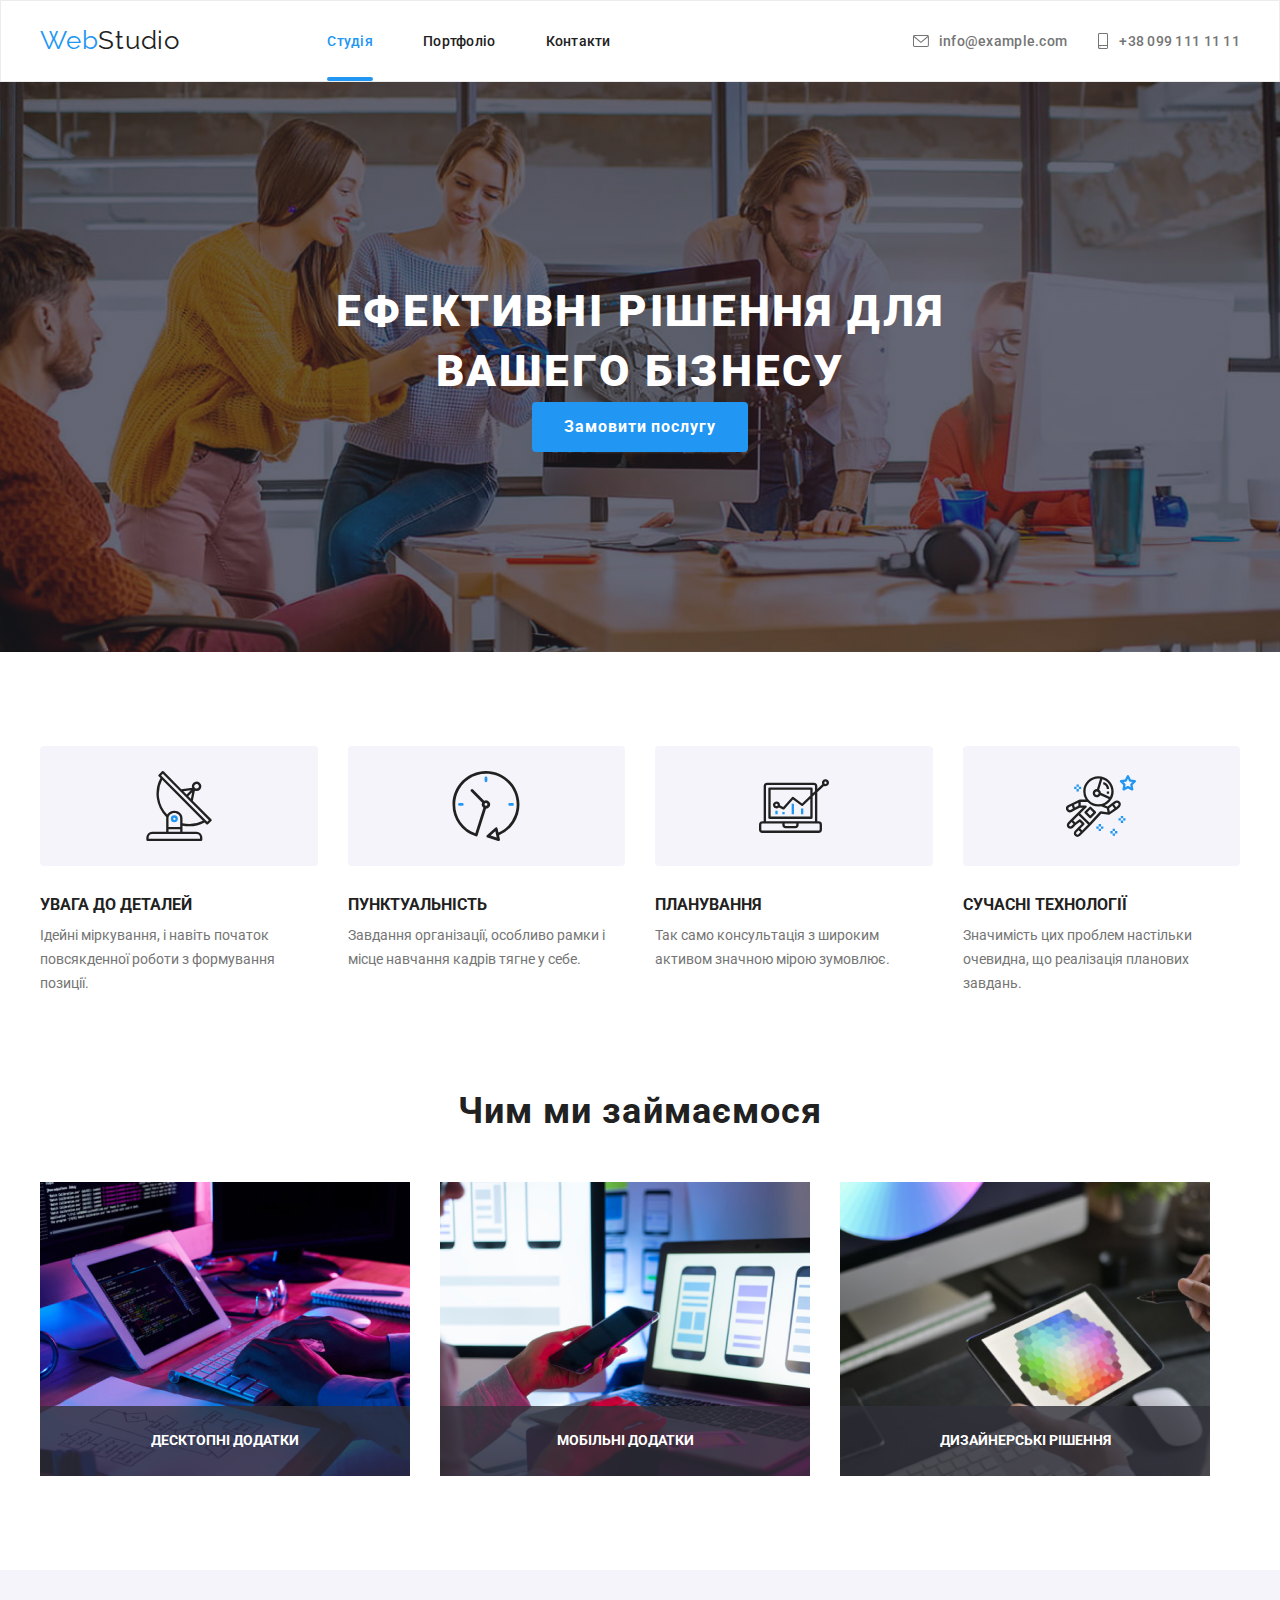
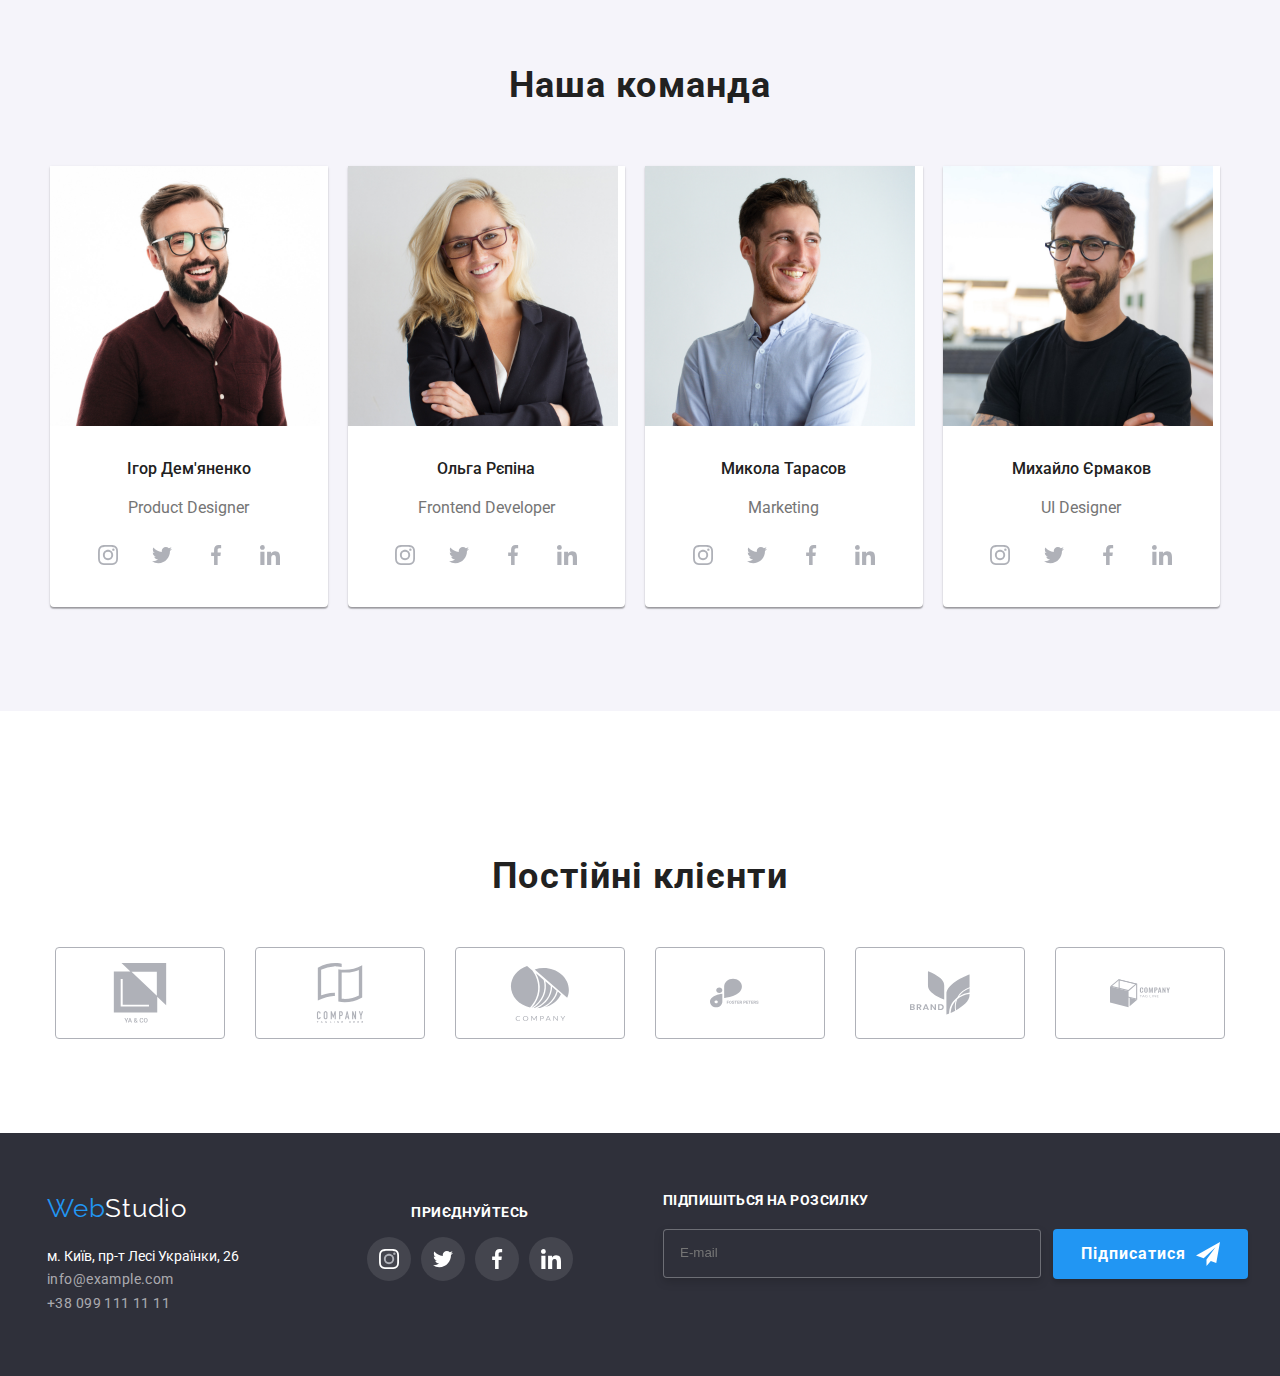
==== commit 0b3556f3: "fixed2" ====
--- a/index.html
+++ b/index.html
@@ -24,25 +24,14 @@
           ><span class="logo__web">Web</span>Studio</a
         >
         <button type="button" class="menu-button js-open-menu">
-          <svg
-              width="40"
-              height="40"
-              aria-label="переключатель меню"
-            >
-              <use
-                class="icon-menu"
-                href="./images/icons.svg#icon-menu"
-              ></use>
-            </svg>
+          <svg width="40" height="40" aria-label="переключатель меню">
+            <use class="icon-menu" href="./images/icons.svg#icon-menu"></use>
+          </svg>
         </button>
 
         <nav class="menu-container js-menu-container" id="menu-container">
           <button type="button" class="close-menu-button js-close-menu">
-            <svg
-              width="40"
-              height="40"
-              aria-label="переключатель меню"
-            >
+            <svg width="40" height="40" aria-label="переключатель меню">
               <use
                 class="icon-cross"
                 href="./images/icons.svg#icon-close"
@@ -66,30 +55,33 @@
             </li>
           </ul>
 
-        <ul class="header-contacts">
-          <li class="header-contacts__item">
-            <a class="header-contacts__contacts" href="mailto:info@example.com">
-              <svg class="header-contacts__envelop" width="16" height="12">
-                <use href="./images/symbol-defs.svg#icon-envelope"></use>
-              </svg>
-              info@example.com</a
-            >
-          </li>
-          <li class="header-contacts__item">
-            <a class="header-contacts__contacts" href="tel:+380991111111">
-              <svg class="header-contacts__envelop" width="12" height="16">
-                <use href="./images/symbol-defs.svg#icon-smartphone"></use>
-              </svg>
-              +38 099 111 11 11</a
-            >
-          </li>
-        </ul>
-        <ul class="list-of-socialwebs">
+          <ul class="header-contacts">
+            <li class="header-contacts__item">
+              <a
+                class="header-contacts__contacts"
+                href="mailto:info@example.com"
+              >
+                <svg class="header-contacts__envelop" width="16" height="12">
+                  <use href="./images/symbol-defs.svg#icon-envelope"></use>
+                </svg>
+                info@example.com</a
+              >
+            </li>
+            <li class="header-contacts__item">
+              <a class="header-contacts__contacts" href="tel:+380991111111">
+                <svg class="header-contacts__envelop" width="12" height="16">
+                  <use href="./images/symbol-defs.svg#icon-smartphone"></use>
+                </svg>
+                +38 099 111 11 11</a
+              >
+            </li>
+          </ul>
+          <ul class="list-of-socialwebs">
             <li><a>Instagram</a></li>
             <li><a>Twitter</a></li>
             <li><a>Facebook</a></li>
             <li><a>LinkedIn</a></li>
-        </ul>
+          </ul>
         </nav>
       </div>
     </header>
@@ -449,11 +441,14 @@
                     </a>
                   </li>
                 </ul>
+              </div>
+            </li>
+          </ul>
         </div>
       </section>
 
       <section class="section clients">
-        <div class="container"> 
+        <div class="container">
           <h2 class="section-title">Постійні клієнти</h2>
           <ul class="clients">
             <li class="item clients__box">
@@ -520,7 +515,7 @@
                 >
               </li>
               <li>
-                <a class="footer__contacts-grey " href="mailto:info@example.com"
+                <a class="footer__contacts-grey" href="mailto:info@example.com"
                   >info@example.com</a
                 >
               </li>
--- a/css/main.min.css
+++ b/css/main.min.css
@@ -1 +1 @@
-:root{--primary-text-color: #212121;--accents: #2196f3;--hero-and-footer-color: #ffffff;--contacts-color: #757575}.page{color:var(--primary-text-color);font-family:Roboto,sans-serif;font-size:14px;text-decoration:none;-webkit-text-decoration-line:none;text-decoration-line:none;margin:0}textarea{resize:none}.container,.section{max-width:480px;margin:0 auto;padding:0 15px}@media screen and (min-width: 768px){.container,.section{max-width:768px}}@media screen and (min-width: 1200px){.container,.section{max-width:1200px}}ul{list-style:none;margin:0;padding:0}.header{border:1px solid #ececec}.head{display:-webkit-box;display:-ms-flexbox;display:flex;-webkit-box-align:center;-ms-flex-align:center;align-items:center}h1,h2,h3,h4,h5,p{margin:0;padding:0}a{text-decoration:none;-webkit-text-decoration-line:none;text-decoration-line:none}[class*=section]{padding:60px 0}@media screen and (min-width: 1200px){[class*=section]{padding:94px 0}}.section.padding{padding-bottom:0px}.section-title{font-weight:700;font-size:36px;line-height:1.2;text-align:center;letter-spacing:.03em;margin-bottom:50px;color:var(--primary-text-color)}.logo,.logo-down{color:var(--primary-text-color);font-family:"Raleway",sans-serif;font-size:26px;line-height:1.2;letter-spacing:.03em;margin-right:90px;font-style:normal}.logo__web,.footer__logo__web-down{color:var(--accents);font-style:normal}.logo-footer{color:var(--hero-and-footer-color)}.logo-down{margin-bottom:20px}.head{display:-webkit-box;display:-ms-flexbox;display:flex;-webkit-box-align:center;-ms-flex-align:center;align-items:center;width:100%;-webkit-box-pack:justify;-ms-flex-pack:justify;justify-content:space-between;padding:0 15px}@media screen and (max-width: 767px){.head{padding:16px 10px 16px 15px}}@media screen and (min-width: 768px){.head{width:768px;margin-left:auto;margin-right:auto;margin-top:0;margin-bottom:0;padding:15px 15px}}@media screen and (min-width: 1200px){.head{width:1200px;-webkit-box-pack:justify;-ms-flex-pack:justify;justify-content:space-between;padding:0 15px}}@media screen and (max-width: 767px){.site-nav{margin-bottom:302px;color:var(--black)}}@media screen and (min-width: 768px){.site-nav{color:var(--primary-text-color);display:-webkit-box;display:-ms-flexbox;display:flex;margin-right:88px;gap:50px;-webkit-box-align:center;-ms-flex-align:center;align-items:center;line-height:1;letter-spacing:.02em;font-weight:500}}@media screen and (min-width: 1200px){.site-nav{display:-webkit-box;display:-ms-flexbox;display:flex;-webkit-box-flex:1;-ms-flex-positive:1;flex-grow:1;margin-right:302px}}@media screen and (max-width: 767px){.site-nav__link{margin-bottom:32px}.site-nav__link :last-child{margin-bottom:0}}.site-nav__links{font-weight:500;position:relative;color:var(--primary-text-color)}.site-nav__links:hover,.site-nav__links:focus{color:var(--accents)}.site-nav__links--current{color:var(--accents)}@media screen and (min-width: 768px){.site-nav__links{padding:32px 0}.site-nav__links--current{color:var(--accents)}.site-nav__links--current::after{position:absolute;bottom:0;right:0;display:block;width:100%;height:4px;content:" ";background-color:var(--accents);border-radius:2px}}@media screen and (max-width: 767px){.header-contacts{display:-webkit-box;display:-ms-flexbox;display:flex;-webkit-box-orient:vertical;-webkit-box-direction:reverse;-ms-flex-direction:column-reverse;flex-direction:column-reverse;gap:32px}.header-contacts__contacts{color:var(---contacts-color)}}@media screen and (min-width: 768px){.header-contacts{margin-left:auto;-webkit-box-align:center;-ms-flex-align:center;align-items:center;gap:10px;line-height:1;letter-spacing:.02em;font-weight:500}}@media screen and (min-width: 1200px){.header-contacts{display:-webkit-box;display:-ms-flexbox;display:flex;-webkit-box-align:center;-ms-flex-align:center;align-items:center;gap:30px}}@media screen and (max-width: 767px){.header-contacts__item:first-child{font-size:24px;color:var(--contacts-color)}.header-contacts__item:last-child{font-size:34px;color:var(--accents)}}@media screen and (min-width: 768px){.header-contacts__contacts{display:-webkit-box;display:-ms-flexbox;display:flex;-webkit-box-align:center;-ms-flex-align:center;align-items:center;color:inherit;padding:5px 0;-webkit-transition-property:color;transition-property:color;-webkit-transition-duration:250ms;transition-duration:250ms;-webkit-transition-timing-function:var(--contacts-color);transition-timing-function:var(--contacts-color);color:var(--contacts-color)}.header-contacts__contacts:hover,.header-contacts__contacts:focus{color:var(--accents)}}@media screen and (min-width: 1200px){.header-contacts__contacts{padding:32px 0;color:var(--contacts-color)}}.header-contacts__envelop{display:-webkit-inline-box;display:-ms-inline-flexbox;display:inline-flex;margin-right:10px;fill:currentColor}@media screen and (max-width: 767px){.header-contacts__envelop{display:none}}.menu-button{margin-left:auto;border:none;padding:0;background-color:rgba(0,0,0,0);display:-webkit-inline-box;display:-ms-inline-flexbox;display:inline-flex}@media screen and (min-width: 768px){.menu-button{display:none}}.menu-button:hover .icon-menu{cursor:pointer;fill:var(--accents)}.menu-container{font-size:40px;display:block;background-color:#fff}@media screen and (max-width: 767px){.menu-container{display:none;position:absolute;width:viewport;left:0;top:0;right:0;height:796px;padding:48px 40px}.menu-container.is-open{display:block;z-index:1;overflow-y:auto}}@media screen and (min-width: 768px){.menu-container{display:-webkit-box;display:-ms-flexbox;display:flex;font-size:14px;-webkit-box-align:center;-ms-flex-align:center;align-items:center;-webkit-box-pack:justify;-ms-flex-pack:justify;justify-content:space-between}}.close-menu-button{position:absolute;right:15px;top:15px;border:none;background-color:rgba(0,0,0,0)}.close-menu-button:hover{fill:var(--accents);cursor:pointer}@media screen and (min-width: 768px){.close-menu-button{display:none}}.icon-menu{margin:0 auto}@media screen and (min-width: 768px){.icon-menu{display:none}}@media screen and (max-width: 767px){.list-of-socialwebs{display:-webkit-box;display:-ms-flexbox;display:flex;font-size:18px;font-weight:500;color:var(--accent-color);-webkit-box-pack:start;-ms-flex-pack:start;justify-content:flex-start;margin-top:64px;width:357px}}@media screen and (max-width: 767px){.list-of-socialwebs li{display:block;border-right:1px solid rgba(33,33,33,.2);padding:10px;text-align:center}.list-of-socialwebs li:hover{cursor:pointer;color:var(--accents)}.list-of-socialwebs li:first-child{padding-left:0}.list-of-socialwebs li:last-child{border:none}}@media screen and (min-width: 768px){.list-of-socialwebs{display:none}}.hero{margin:0 auto;max-width:360px;font-weight:900;font-size:26px;line-height:1.62;text-align:center;letter-spacing:.06em;text-transform:uppercase;color:var(--hero-and-footer-color)}@media screen and (min-width: 1200px){.hero{max-width:696px;font-size:44px;line-height:1.36;letter-spacing:.06em}}.hero-section{background-color:#2f303a;text-align:center;padding:200px 0px;background-image:-webkit-gradient(linear, left top, right top, from(rgba(47, 48, 58, 0.4)), to(rgba(47, 48, 58, 0.4))),url("../images/background.jpg");background-image:linear-gradient(to right, rgba(47, 48, 58, 0.4), rgba(47, 48, 58, 0.4)),url("../images/background.jpg");max-width:1600px;background-repeat:no-repeat;background-size:cover;background-position:center}.hero-section__button{color:var(--hero-and-footer-color);background-color:var(--accents);cursor:pointer;font-family:inherit;font-weight:700;font-size:16px;line-height:1.88;-webkit-box-align:center;-ms-flex-align:center;align-items:center;letter-spacing:.06em;border-radius:4px;padding:10px 32px;text-align:center;border:none;-webkit-transition-property:background-color;transition-property:background-color;-webkit-transition-duration:250ms;transition-duration:250ms;-webkit-transition-timing-function:cubic-bezier(0.4, 0, 0.2, 1);transition-timing-function:cubic-bezier(0.4, 0, 0.2, 1)}.hero-section__button:hover{background-color:#188ceb}.backdrop.is-hidden{visibility:hidden;opacity:0;pointer-events:none}.backdrop{position:fixed;top:0;left:0;width:100%;height:100%;background-color:rgba(0,0,0,.2);opacity:1;visibility:visible;-webkit-transition:opacity 250ms cubic-bezier(0.4, 0, 0.2, 1),visibility 250ms cubic-bezier(0.4, 0, 0.2, 1);transition:opacity 250ms cubic-bezier(0.4, 0, 0.2, 1),visibility 250ms cubic-bezier(0.4, 0, 0.2, 1)}.modal__form{margin-left:auto;margin-right:auto;width:448px}.modal__form-field{margin-bottom:10px;display:-webkit-box;display:-ms-flexbox;display:flex;-webkit-box-orient:vertical;-webkit-box-direction:normal;-ms-flex-direction:column;flex-direction:column;position:relative}.modal__form-field label{margin-bottom:4px;text-align:left;font-style:normal;font-weight:400;font-size:12px;line-height:1.17;letter-spacing:.01em;color:var(--contacts-color)}.modal__form-field input{border:1px solid rgba(33,33,33,.2);border-radius:4px;padding-left:42px;padding-top:11px;padding-bottom:11px;outline:none;-webkit-transition:border 250ms cubic-bezier(0.4, 0, 0.2, 1);transition:border 250ms cubic-bezier(0.4, 0, 0.2, 1)}.modal__form-field input:focus,.modal__form-field input:hover{border:1px solid var(--accents)}.modal__icon{position:absolute;top:29px;left:10px}.modal__form-field input:focus~.modal__icon,.modal__form-field input:hover~.modal__icon{fill:var(--accents)}.modal__form-field textarea{border:1px solid rgba(33,33,33,.2);border-radius:4px;padding-left:12px;padding-top:11px;padding-bottom:11px;height:120px;outline:none;-webkit-transition:border 250ms cubic-bezier(0.4, 0, 0.2, 1);transition:border 250ms cubic-bezier(0.4, 0, 0.2, 1)}.modal__form-field textarea::-webkit-input-placeholder{font-style:normal;font-weight:400;font-size:12px;line-height:1.17;letter-spacing:.01em;color:rgba(117,117,117,.5)}.modal__form-field textarea::-moz-placeholder{font-style:normal;font-weight:400;font-size:12px;line-height:1.17;letter-spacing:.01em;color:rgba(117,117,117,.5)}.modal__form-field textarea:-ms-input-placeholder{font-style:normal;font-weight:400;font-size:12px;line-height:1.17;letter-spacing:.01em;color:rgba(117,117,117,.5)}.modal__form-field textarea::-ms-input-placeholder{font-style:normal;font-weight:400;font-size:12px;line-height:1.17;letter-spacing:.01em;color:rgba(117,117,117,.5)}.modal__form-field textarea::placeholder{font-style:normal;font-weight:400;font-size:12px;line-height:1.17;letter-spacing:.01em;color:rgba(117,117,117,.5)}.modal__form-field textarea:hover,.modal__form-field textarea:focus{border:1px solid var(--accents)}.field{margin-top:20px;margin-bottom:30px}.field__accept-label{font-style:normal;font-weight:400;font-size:14px;line-height:1.71;letter-spacing:.03em;color:var(--contacts-color);display:-webkit-box;display:-ms-flexbox;display:flex;-webkit-box-align:center;-ms-flex-align:center;align-items:center;text-align:center;padding-left:14px}.field__umovu{color:var(--accents);-webkit-text-decoration-line:underline;text-decoration-line:underline;padding-left:5px}.button-modal{color:var(--hero-and-footer-color);background-color:var(--accents);cursor:pointer;font-family:inherit;font-weight:700;font-size:16px;line-height:1.88;-webkit-box-align:center;-ms-flex-align:center;align-items:center;letter-spacing:.06em;border-radius:4px;padding:10px 52px;text-align:center;margin:0;-webkit-box-shadow:0px 4px 4px rgba(0,0,0,.15);box-shadow:0px 4px 4px rgba(0,0,0,.15);border-radius:4px;border:none;-webkit-transition-property:background-color;transition-property:background-color;-webkit-transition-duration:250ms;transition-duration:250ms;-webkit-transition-timing-function:cubic-bezier(0.4, 0, 0.2, 1);transition-timing-function:cubic-bezier(0.4, 0, 0.2, 1)}.button-modal:hover{background-color:#188ceb}.modal{width:528px;height:581px;background-color:#fff;position:absolute;top:50%;left:50%;-webkit-transform:translate(-50%, -50%);transform:translate(-50%, -50%);border-radius:4px;padding:40px;-webkit-box-sizing:border-box;box-sizing:border-box}.modal__title{margin-bottom:12px;font-style:normal;font-weight:700;font-size:20px;line-height:1.15;text-align:center;letter-spacing:.03em;color:var(--primary-text-color)}.close-button{position:absolute;top:8px;right:8px;height:30px;width:30px;background:rgba(0,0,0,0);border:none;padding:0}.close-button__close{display:-webkit-box;display:-ms-flexbox;display:flex;-webkit-box-pack:center;-ms-flex-pack:center;justify-content:center;-webkit-box-align:center;-ms-flex-align:center;align-items:center;border-radius:50%;top:8px;right:8px;height:30px;width:30px;border:1px solid rgba(0,0,0,.1);-webkit-transition:border 250ms cubic-bezier(0.4, 0, 0.2, 1);transition:border 250ms cubic-bezier(0.4, 0, 0.2, 1)}.close-button__close svg{-webkit-transition:fill 250ms cubic-bezier(0.4, 0, 0.2, 1);transition:fill 250ms cubic-bezier(0.4, 0, 0.2, 1)}.close-button__close:hover,.close-button__close:focus{border:1px solid var(--accents)}.close-button__close:hover svg,.close-button__close:focus svg{fill:var(--accents)}.field__checkbox{position:absolute;width:1px;height:1px;margin:-1px;border:0;padding:0;clip:rect(0 0 0 0);overflow:hidden}.field__icon-check{display:inline-block;margin-right:7px;border:2px solid var(--primary-text-color);border-radius:4px}.field__checkbox:checked+.field__icon-check{border:2px solid var(--accents);background-color:var(--accents);background-image:url("../images/icons.svg")}.offers__antenna{display:-webkit-box;display:-ms-flexbox;display:flex;-webkit-box-pack:center;-ms-flex-pack:center;justify-content:center;-webkit-box-align:center;-ms-flex-align:center;align-items:center;width:100%;height:120px;border-radius:4px;background-color:#f5f4fa}.offers{display:-webkit-box;display:-ms-flexbox;display:flex;-webkit-box-orient:vertical;-webkit-box-direction:normal;-ms-flex-direction:column;flex-direction:column;gap:30px}@media screen and (min-width: 768px){.offers{-webkit-box-orient:horizontal;-webkit-box-direction:normal;-ms-flex-direction:row;flex-direction:row;-ms-flex-wrap:wrap;flex-wrap:wrap}}.offers_item{width:100%}@media screen and (min-width: 768px){.offers_item{width:calc((100% - 30px)/2)}}@media screen and (min-width: 1200px){.offers_item{width:calc((100% - 90px)/4)}}.offers__name{margin-top:30px;font-weight:700;line-height:1.14;text-transform:uppercase;text-align:center}@media screen and (min-width: 768px){.offers__name{text-align:left}}.offers__description{font-weight:400;font-size:14px;line-height:1.7;color:var(--contacts-color);margin-top:10px}.work{display:-webkit-box;display:-ms-flexbox;display:flex}.work .item+.item{margin-left:30px}.work__computer{position:relative}.work__images{display:block;width:100%;height:100%}@media screen and (max-width: 1200px){.works{display:none}}.work__computer-box{position:absolute;width:100%;height:70px;background-color:rgba(47,48,58,.8);bottom:0;left:0}.work__computer-font{text-align:center;font-style:bold;padding-top:27px;font-weight:700;font-size:14px;line-height:1.14;color:#fff}.section.team{background:#f5f4fa}.section-title{font-weight:700;font-size:28px;line-height:1.18;text-align:center}@media screen and (min-width: 1200px){.section-title{font-size:36px;line-height:1.17}}.team__list{margin-top:30px;display:-webkit-box;display:-ms-flexbox;display:flex;-webkit-box-orient:horizontal;-webkit-box-direction:normal;-ms-flex-direction:row;flex-direction:row;gap:30px}@media screen and (min-width: 768px){.team__list{-webkit-box-orient:horizontal;-webkit-box-direction:normal;-ms-flex-direction:row;flex-direction:row;-ms-flex-wrap:wrap;flex-wrap:wrap}}.team__items{width:100%;-webkit-box-shadow:0px 1px 3px rgba(0,0,0,.12),0px 1px 1px rgba(0,0,0,.14),0px 2px 1px rgba(0,0,0,.2);box-shadow:0px 1px 3px rgba(0,0,0,.12),0px 1px 1px rgba(0,0,0,.14),0px 2px 1px rgba(0,0,0,.2);border-radius:0 0 4px 4px;background-color:var(--hero-and-footer-color);margin:10px}@media screen and (min-width: 768px){.team__items{width:calc((100% - 30px)/2)}}@media screen and (min-width: 1200px){.team__items{width:calc((100% - 90px)/4)}}.team__title{padding:30px 0}.team__member{font-weight:500;font-size:16px;line-height:1.2;padding-bottom:10px;text-align:center}.team__profession{margin-top:10px;font-weight:400;font-size:16px;line-height:1.19;text-align:center;color:var(--contacts-color)}.team__web{display:-webkit-box;display:-ms-flexbox;display:flex;-webkit-box-pack:center;-ms-flex-pack:center;justify-content:center;margin-top:16px;gap:10px}.team__social-web{display:-webkit-box;display:-ms-flexbox;display:flex;-webkit-box-pack:center;-ms-flex-pack:center;justify-content:center;-webkit-box-align:center;-ms-flex-align:center;align-items:center;width:44px;height:44px;border-radius:50%;-webkit-transition:background-color 250ms cubic-bezier(0.4, 0, 0.2, 1),fill 250ms cubic-bezier(0.4, 0, 0.2, 1);transition:background-color 250ms cubic-bezier(0.4, 0, 0.2, 1),fill 250ms cubic-bezier(0.4, 0, 0.2, 1)}.team__social{fill:#afb1b8}.team__social:focus,.team__social:hover{fill:#fff}.team__social-web:hover,.team__social-web:focus{border-radius:50%;background-color:var(--accents)}.team__social-web:hover svg,.team__social-web:focus svg{fill:var(--hero-and-footer-color)}.clients{margin-top:30px;display:-webkit-box;display:-ms-flexbox;display:flex;-ms-flex-wrap:wrap;flex-wrap:wrap;-webkit-box-pack:center;-ms-flex-pack:center;justify-content:center;gap:30px}@media screen and (min-width: 1200px){.clients{margin-top:50px}}.clients__box{display:-webkit-box;display:-ms-flexbox;display:flex;-webkit-box-pack:center;-ms-flex-pack:center;justify-content:center;-webkit-box-align:center;-ms-flex-align:center;align-items:center;width:210px;height:92px;border:1px solid #afb1b8;border-radius:4px;-webkit-transition:background-color 250ms cubic-bezier(0.4, 0, 0.2, 1),fill 250ms cubic-bezier(0.4, 0, 0.2, 1);transition:background-color 250ms cubic-bezier(0.4, 0, 0.2, 1),fill 250ms cubic-bezier(0.4, 0, 0.2, 1)}@media screen and (min-width: 768px){.clients__box{width:226px}}@media screen and (min-width: 1200px){.clients__box{width:170px}}.clients__box:focus,.clients__box:hover{border:1px solid var(--accents)}.clients__box:focus svg,.clients__box:hover svg{fill:var(--accents)}.clients__icon{fill:#afb1b8;display:-webkit-box;display:-ms-flexbox;display:flex;-webkit-box-align:center;-ms-flex-align:center;align-items:center;-webkit-box-pack:center;-ms-flex-pack:center;justify-content:center}.clients__icon:focus,.clients__icon:hover{fill:var(--accents)}.clients__link{width:inherit;height:inherit;display:-webkit-box;display:-ms-flexbox;display:flex;-webkit-box-pack:center;-ms-flex-pack:center;justify-content:center;-webkit-box-align:center;-ms-flex-align:center;align-items:center}.buttons{display:-webkit-box;display:-ms-flexbox;display:flex;-webkit-column-gap:8px;-moz-column-gap:8px;column-gap:8px;row-gap:15px;-ms-flex-wrap:wrap;flex-wrap:wrap;margin-bottom:50px}@media screen and (min-width: 768px){.buttons{-webkit-box-pack:center;-ms-flex-pack:center;justify-content:center}}.buttons__portfolio{color:var(--primary-text-color);background-color:F5F4FA;cursor:pointer;font-family:inherit;font-weight:500;font-size:16px;line-height:1.62;text-align:center;letter-spacing:.03em;border-radius:4px;padding:6px 22px;display:inline-block;min-width:73px;text-align:center;border:none;-webkit-transition-property:background-color,color,-webkit-box-shadow;transition-property:background-color,color,-webkit-box-shadow;transition-property:background-color,box-shadow,color;transition-property:background-color,box-shadow,color,-webkit-box-shadow;-webkit-transition-duration:250ms;transition-duration:250ms;-webkit-transition-timing-function:cubic-bezier(0.4, 0, 0.2, 1);transition-timing-function:cubic-bezier(0.4, 0, 0.2, 1)}.buttons__link{margin-right:8px}.buttons__link:last-child{margin-right:0px}.buttons__portfolio:hover,.buttons__portfolio:focus,.buttons__portfolio--current{color:var(--hero-and-footer-color);background-color:var(--accents);-webkit-box-shadow:0px 2px 1px rgba(0,0,0,.12),0px 1px 1px rgba(0,0,0,.08),0px 1px 3px rgba(0,0,0,.1);box-shadow:0px 2px 1px rgba(0,0,0,.12),0px 1px 1px rgba(0,0,0,.08),0px 1px 3px rgba(0,0,0,.1)}.footers{background:#2f303a;padding:60px 0;display:-webkit-box;display:-ms-flexbox;display:flex;-webkit-box-align:center;-ms-flex-align:center;align-items:center}@media screen and (min-width: 1200px){.foot{display:-webkit-box;display:-ms-flexbox;display:flex}}.foot .blocks+.blocks{margin-left:90px}@media screen and (min-width: 768px)and (max-width: 1199px){.footer-common{-webkit-box-pack:justify;-ms-flex-pack:justify;justify-content:space-between;padding-left:61px;padding-right:74px}}@media screen and (min-width: 768px){.footer-common{display:-webkit-box;display:-ms-flexbox;display:flex}}@media screen and (max-width: 1199px){.footer{text-align:center}}.footer__contacts{color:var(--hero-and-footer-color);font-style:normal;font-weight:400;font-size:14px;line-height:1.7;padding:0px;margin-bottom:9px;-webkit-transition:color 250ms cubic-bezier(0.4, 0, 0.2, 1);transition:color 250ms cubic-bezier(0.4, 0, 0.2, 1)}.footer__contacts:hover,.footer__contacts:focus{color:var(--accents)}.footer__contacts-grey{font-weight:400;font-size:14px;line-height:1.7;letter-spacing:.03em;color:rgba(255,255,255,.6)}.footer__contacts-grey:hover,.footer__contacts-grey:focus{color:var(--accents)}.footer__adress{font-style:normal;margin-top:20px}.join{padding-bottom:20px;padding-top:60px;text-align:center}@media screen and (min-width: 768px){.join{padding-top:5px}}@media screen and (min-width: 1200px){.join{margin-left:70px;padding-top:12px}}.join-us{font-family:Roboto;font-style:normal;font-size:14px;line-height:1.14;letter-spacing:.03em;color:#fff}.join__webs{display:-webkit-box;display:-ms-flexbox;display:flex}.join__webs .join__soc+.join__soc{margin-left:10px;background-position:center}.join__social-webs{display:-webkit-box;display:-ms-flexbox;display:flex;-webkit-box-pack:center;-ms-flex-pack:center;justify-content:center;-webkit-box-align:center;-ms-flex-align:center;align-items:center;width:44px;height:44px;background-color:rgba(255,255,255,.1);border-radius:50%;-webkit-transition:background-color 250ms cubic-bezier(0.4, 0, 0.2, 1);transition:background-color 250ms cubic-bezier(0.4, 0, 0.2, 1)}.join__soc{fill:#fff;padding-top:16px;display:block;-webkit-box-align:center;-ms-flex-align:center;align-items:center}.join__social-icon{fill:#fff}.join__social-webs:hover,.join__social-webs:focus{border-radius:50%;background-color:var(--accents);border:none}.footer-form{text-align:center}@media screen and (min-width: 1199px){.footer-form{width:570px;height:86px}}@media screen and (max-width: 1199px){.footer-form{text-align:center;outline:none}}@media screen and (min-width: 1199px){.footer-form{display:-webkit-box;display:-ms-flexbox;display:flex}}@media screen and (max-width: 1199px){.subscribe{margin-top:60px}}@media screen and (min-width: 1200px){.subscribe{margin-left:auto}}@media screen and (min-width: 1200px){.footer-form__content{display:-webkit-box;display:-ms-flexbox;display:flex;-webkit-box-align:end;-ms-flex-align:end;align-items:flex-end;padding-top:12px}}.subscribe__sub{margin-bottom:20px}@media screen and (max-width: 1199px){.subscribe__sub{text-align:center;outline:none}}.footer-form__field input{width:358px;background:#2f303a;padding-left:16px;padding-top:15px;padding-bottom:15px;border:1px solid rgba(255,255,255,.3);-webkit-filter:drop-shadow(0px 4px 4px rgba(0, 0, 0, 0.15));filter:drop-shadow(0px 4px 4px rgba(0, 0, 0, 0.15));border-radius:4px}@media screen and (min-width: 768px){.footer-form__field input{display:block;width:450px;margin-left:auto;margin-right:auto}}@media screen and (min-width: 1200px){.footer-form__field input{width:358px;line-height:1.25}}.footer-form__field::-webkit-input-placeholder{font-style:normal;font-weight:400;font-size:16px;line-height:1.25;display:-webkit-box;display:flex;-webkit-box-align:center;align-items:center;letter-spacing:.03em;color:rgba(255,255,255,.6)}.footer-form__field::-moz-placeholder{font-style:normal;font-weight:400;font-size:16px;line-height:1.25;display:flex;align-items:center;letter-spacing:.03em;color:rgba(255,255,255,.6)}.footer-form__field:-ms-input-placeholder{font-style:normal;font-weight:400;font-size:16px;line-height:1.25;display:-ms-flexbox;display:flex;-ms-flex-align:center;align-items:center;letter-spacing:.03em;color:rgba(255,255,255,.6)}.footer-form__field::-ms-input-placeholder{font-style:normal;font-weight:400;font-size:16px;line-height:1.25;display:-ms-flexbox;display:flex;-ms-flex-align:center;align-items:center;letter-spacing:.03em;color:rgba(255,255,255,.6)}.footer-form__field::placeholder{font-style:normal;font-weight:400;font-size:16px;line-height:1.25;display:-webkit-box;display:-ms-flexbox;display:flex;-webkit-box-align:center;-ms-flex-align:center;align-items:center;letter-spacing:.03em;color:rgba(255,255,255,.6)}.footer-form__button{color:var(--hero-and-footer-color);background-color:var(--accents);cursor:pointer;margin:20px auto 0 auto;width:200px;height:50px;display:-webkit-box;display:-ms-flexbox;display:flex;-webkit-box-align:center;-ms-flex-align:center;align-items:center;-webkit-box-pack:center;-ms-flex-pack:center;justify-content:center;font-family:inherit;font-weight:700;font-size:16px;line-height:1.88;letter-spacing:.06em;padding-left:28px;padding-top:10px;padding-bottom:10px;padding-right:28px;-webkit-box-shadow:0px 4px 4px rgba(0,0,0,.15);box-shadow:0px 4px 4px rgba(0,0,0,.15);border-radius:4px;border:none;-webkit-transition-property:background-color;transition-property:background-color;-webkit-transition-duration:250ms;transition-duration:250ms;-webkit-transition-timing-function:cubic-bezier(0.4, 0, 0.2, 1);transition-timing-function:cubic-bezier(0.4, 0, 0.2, 1)}@media screen and (min-width: 1200px){.footer-form__button{margin-left:12px;margin-right:0}}.footer-form__button:hover{background-color:#188ceb}.footer-form__send{margin-left:10px;padding:0}.portfolio{display:-webkit-box;display:-ms-flexbox;display:flex;-webkit-box-orient:vertical;-webkit-box-direction:normal;-ms-flex-direction:column;flex-direction:column;-ms-flex-wrap:wrap;flex-wrap:wrap;gap:30px;margin-top:40px}@media screen and (min-width: 768px){.portfolio{margin-top:30px;-webkit-box-orient:horizontal;-webkit-box-direction:normal;-ms-flex-direction:row;flex-direction:row}}@media screen and (min-width: 768px){.portfolio{margin-top:50px}}.portfolio .item:nth-child(3n){margin-right:0px}.item.margin{margin-bottom:0px}.work-names__title{font-weight:700;font-size:18px;line-height:2;letter-spacing:.06em;color:var(--primary-text-color);text-decoration:none;-webkit-text-decoration-line:none;text-decoration-line:none;padding-bottom:4px}.portfolio__box{color:inherit;width:100%;-webkit-transition:-webkit-box-shadow 250ms cubic-bezier(0.4, 0, 0.2, 1);transition:-webkit-box-shadow 250ms cubic-bezier(0.4, 0, 0.2, 1);transition:box-shadow 250ms cubic-bezier(0.4, 0, 0.2, 1);transition:box-shadow 250ms cubic-bezier(0.4, 0, 0.2, 1), -webkit-box-shadow 250ms cubic-bezier(0.4, 0, 0.2, 1)}@media screen and (min-width: 768px){.portfolio__box{width:calc((100% - 30px)/2)}}@media screen and (min-width: 1200px){.portfolio__box{width:calc((100% - 60px)/3)}}.portfolio__box:hover,.portfolio__box:focus{-webkit-box-shadow:1px 4px 6px rgba(0,0,0,.16),0px 4px 4px rgba(0,0,0,.06),1px 0px 1px rgba(0,0,0,.12);box-shadow:1px 4px 6px rgba(0,0,0,.16),0px 4px 4px rgba(0,0,0,.06),1px 0px 1px rgba(0,0,0,.12)}.work-names{padding:20px 24px;border:1px solid #ececec;border-top:none;display:block}.technocryack{position:relative;overflow:hidden}.technocryack__overlay{position:absolute;top:0;left:0;bottom:0;right:0;width:100%;height:100%;-webkit-transform:translateY(100%);transform:translateY(100%);-webkit-transition:-webkit-transform 250ms cubic-bezier(0.4, 0, 0.2, 1);transition:-webkit-transform 250ms cubic-bezier(0.4, 0, 0.2, 1);transition:transform 250ms cubic-bezier(0.4, 0, 0.2, 1);transition:transform 250ms cubic-bezier(0.4, 0, 0.2, 1), -webkit-transform 250ms cubic-bezier(0.4, 0, 0.2, 1);background-color:rgba(33,150,243,.9)}.technocryack__text{text-align:left;font-style:bold;padding:63px 24px;font-weight:400;font-size:18px;line-height:1.6;color:#fff}.portfolio__box:hover .technocryack__overlay{opacity:1;-webkit-transform:translateY(0);transform:translateY(0)}.work-names__type{font-weight:400;font-size:16px;line-height:1.88;letter-spacing:.03em;color:var(--contacts-color);padding:0;margin:0}/*# sourceMappingURL=main.min.css.map */+:root{--primary-text-color: #212121;--accents: #2196f3;--hero-and-footer-color: #ffffff;--contacts-color: #757575}.page{color:var(--primary-text-color);font-family:Roboto,sans-serif;font-size:14px;text-decoration:none;-webkit-text-decoration-line:none;text-decoration-line:none;margin:0}textarea{resize:none}.container{max-width:480px;margin:0 auto;padding:0 15px}@media screen and (min-width: 768px){.container{max-width:768px}}@media screen and (min-width: 1200px){.container{max-width:1200px}}ul{list-style:none;margin:0;padding:0}.header{border:1px solid #ececec}.head{display:-webkit-box;display:-ms-flexbox;display:flex;-webkit-box-align:center;-ms-flex-align:center;align-items:center}h1,h2,h3,h4,h5,p{margin:0;padding:0}a{text-decoration:none;-webkit-text-decoration-line:none;text-decoration-line:none}.section{padding:60px 0}@media screen and (min-width: 1200px){.section{padding:94px 0}}.section.padding{padding-bottom:0px}.section-title{font-weight:700;font-size:36px;line-height:1.2;text-align:center;letter-spacing:.03em;margin-bottom:50px;color:var(--primary-text-color)}.logo,.logo-down{color:var(--primary-text-color);font-family:"Raleway",sans-serif;font-size:26px;line-height:1.2;letter-spacing:.03em;margin-right:90px;font-style:normal}.logo__web,.footer__logo__web-down{color:var(--accents);font-style:normal}.logo-footer{color:var(--hero-and-footer-color)}.logo-down{margin-bottom:20px}.head{display:-webkit-box;display:-ms-flexbox;display:flex;-webkit-box-align:center;-ms-flex-align:center;align-items:center;width:100%;-webkit-box-pack:justify;-ms-flex-pack:justify;justify-content:space-between;padding:0 15px}@media screen and (max-width: 767px){.head{padding:16px 10px 16px 15px}}@media screen and (min-width: 768px){.head{width:768px;margin-left:auto;margin-right:auto;margin-top:0;margin-bottom:0;padding:15px 15px}}@media screen and (min-width: 1200px){.head{width:1200px;-webkit-box-pack:justify;-ms-flex-pack:justify;justify-content:space-between;padding:0 15px}}@media screen and (max-width: 767px){.site-nav{margin-bottom:302px;color:var(--black)}}@media screen and (min-width: 768px){.site-nav{color:var(--primary-text-color);display:-webkit-box;display:-ms-flexbox;display:flex;margin-right:88px;gap:50px;-webkit-box-align:center;-ms-flex-align:center;align-items:center;line-height:1;letter-spacing:.02em;font-weight:500}}@media screen and (min-width: 1200px){.site-nav{display:-webkit-box;display:-ms-flexbox;display:flex;-webkit-box-flex:1;-ms-flex-positive:1;flex-grow:1;margin-right:302px}}@media screen and (max-width: 767px){.site-nav__link{margin-bottom:32px}.site-nav__link :last-child{margin-bottom:0}}.site-nav__links{font-weight:500;position:relative;color:var(--primary-text-color)}.site-nav__links:hover,.site-nav__links:focus{color:var(--accents)}.site-nav__links--current{color:var(--accents)}@media screen and (min-width: 768px){.site-nav__links{padding:32px 0}.site-nav__links--current{color:var(--accents)}.site-nav__links--current::after{position:absolute;bottom:0;right:0;display:block;width:100%;height:4px;content:" ";background-color:var(--accents);border-radius:2px}}@media screen and (max-width: 767px){.header-contacts{display:-webkit-box;display:-ms-flexbox;display:flex;-webkit-box-orient:vertical;-webkit-box-direction:reverse;-ms-flex-direction:column-reverse;flex-direction:column-reverse;gap:32px}.header-contacts__contacts{color:var(---contacts-color)}}@media screen and (min-width: 768px){.header-contacts{margin-left:auto;-webkit-box-align:center;-ms-flex-align:center;align-items:center;gap:10px;line-height:1;letter-spacing:.02em;font-weight:500}}@media screen and (min-width: 1200px){.header-contacts{display:-webkit-box;display:-ms-flexbox;display:flex;-webkit-box-align:center;-ms-flex-align:center;align-items:center;gap:30px}}@media screen and (max-width: 767px){.header-contacts__item:first-child{font-size:24px;color:var(--contacts-color)}.header-contacts__item:last-child{font-size:34px;color:var(--accents)}}@media screen and (min-width: 768px){.header-contacts__contacts{display:-webkit-box;display:-ms-flexbox;display:flex;-webkit-box-align:center;-ms-flex-align:center;align-items:center;color:inherit;padding:5px 0;-webkit-transition-property:color;transition-property:color;-webkit-transition-duration:250ms;transition-duration:250ms;-webkit-transition-timing-function:var(--contacts-color);transition-timing-function:var(--contacts-color);color:var(--contacts-color)}.header-contacts__contacts:hover,.header-contacts__contacts:focus{color:var(--accents)}}@media screen and (min-width: 1200px){.header-contacts__contacts{padding:32px 0;color:var(--contacts-color)}}.header-contacts__envelop{display:-webkit-inline-box;display:-ms-inline-flexbox;display:inline-flex;margin-right:10px;fill:currentColor}@media screen and (max-width: 767px){.header-contacts__envelop{display:none}}.menu-button{margin-left:auto;border:none;padding:0;background-color:rgba(0,0,0,0);display:-webkit-inline-box;display:-ms-inline-flexbox;display:inline-flex}@media screen and (min-width: 768px){.menu-button{display:none}}.menu-button:hover .icon-menu{cursor:pointer;fill:var(--accents)}.menu-container{font-size:40px;display:block;background-color:#fff}@media screen and (max-width: 767px){.menu-container{display:none;position:absolute;width:viewport;left:0;top:0;right:0;height:796px;padding:48px 40px}.menu-container.is-open{display:block;z-index:1;overflow-y:auto}}@media screen and (min-width: 768px){.menu-container{display:-webkit-box;display:-ms-flexbox;display:flex;font-size:14px;-webkit-box-align:center;-ms-flex-align:center;align-items:center;-webkit-box-pack:justify;-ms-flex-pack:justify;justify-content:space-between}}.close-menu-button{position:absolute;right:15px;top:15px;border:none;background-color:rgba(0,0,0,0)}.close-menu-button:hover{fill:var(--accents);cursor:pointer}@media screen and (min-width: 768px){.close-menu-button{display:none}}.icon-menu{margin:0 auto}@media screen and (min-width: 768px){.icon-menu{display:none}}@media screen and (max-width: 767px){.list-of-socialwebs{display:-webkit-box;display:-ms-flexbox;display:flex;font-size:18px;font-weight:500;color:var(--accent-color);-webkit-box-pack:start;-ms-flex-pack:start;justify-content:flex-start;margin-top:64px;width:357px}}@media screen and (max-width: 767px){.list-of-socialwebs li{display:block;border-right:1px solid rgba(33,33,33,.2);padding:10px;text-align:center}.list-of-socialwebs li:hover{cursor:pointer;color:var(--accents)}.list-of-socialwebs li:first-child{padding-left:0}.list-of-socialwebs li:last-child{border:none}}@media screen and (min-width: 768px){.list-of-socialwebs{display:none}}.hero{margin:0 auto;max-width:360px;font-weight:900;font-size:26px;line-height:1.62;text-align:center;letter-spacing:.06em;text-transform:uppercase;color:var(--hero-and-footer-color)}@media screen and (min-width: 1200px){.hero{max-width:696px;font-size:44px;line-height:1.36;letter-spacing:.06em}}.hero-section{background-color:#2f303a;text-align:center;padding:200px 0px;background-image:-webkit-gradient(linear, left top, right top, from(rgba(47, 48, 58, 0.4)), to(rgba(47, 48, 58, 0.4))),url("../images/background.jpg");background-image:linear-gradient(to right, rgba(47, 48, 58, 0.4), rgba(47, 48, 58, 0.4)),url("../images/background.jpg");max-width:1600px;background-repeat:no-repeat;background-size:cover;background-position:center}.hero-section__button{color:var(--hero-and-footer-color);background-color:var(--accents);cursor:pointer;font-family:inherit;font-weight:700;font-size:16px;line-height:1.88;-webkit-box-align:center;-ms-flex-align:center;align-items:center;letter-spacing:.06em;border-radius:4px;padding:10px 32px;text-align:center;border:none;-webkit-transition-property:background-color;transition-property:background-color;-webkit-transition-duration:250ms;transition-duration:250ms;-webkit-transition-timing-function:cubic-bezier(0.4, 0, 0.2, 1);transition-timing-function:cubic-bezier(0.4, 0, 0.2, 1)}.hero-section__button:hover{background-color:#188ceb}.backdrop.is-hidden{visibility:hidden;opacity:0;pointer-events:none}.backdrop{position:fixed;top:0;left:0;width:100%;height:100%;background-color:rgba(0,0,0,.2);opacity:1;visibility:visible;-webkit-transition:opacity 250ms cubic-bezier(0.4, 0, 0.2, 1),visibility 250ms cubic-bezier(0.4, 0, 0.2, 1);transition:opacity 250ms cubic-bezier(0.4, 0, 0.2, 1),visibility 250ms cubic-bezier(0.4, 0, 0.2, 1)}.modal__form{margin-left:auto;margin-right:auto;width:448px}.modal__form-field{margin-bottom:10px;display:-webkit-box;display:-ms-flexbox;display:flex;-webkit-box-orient:vertical;-webkit-box-direction:normal;-ms-flex-direction:column;flex-direction:column;position:relative}.modal__form-field label{margin-bottom:4px;text-align:left;font-style:normal;font-weight:400;font-size:12px;line-height:1.17;letter-spacing:.01em;color:var(--contacts-color)}.modal__form-field input{border:1px solid rgba(33,33,33,.2);border-radius:4px;padding-left:42px;padding-top:11px;padding-bottom:11px;outline:none;-webkit-transition:border 250ms cubic-bezier(0.4, 0, 0.2, 1);transition:border 250ms cubic-bezier(0.4, 0, 0.2, 1)}.modal__form-field input:focus,.modal__form-field input:hover{border:1px solid var(--accents)}.modal__icon{position:absolute;top:29px;left:10px}.modal__form-field input:focus~.modal__icon,.modal__form-field input:hover~.modal__icon{fill:var(--accents)}.modal__form-field textarea{border:1px solid rgba(33,33,33,.2);border-radius:4px;padding-left:12px;padding-top:11px;padding-bottom:11px;height:120px;outline:none;-webkit-transition:border 250ms cubic-bezier(0.4, 0, 0.2, 1);transition:border 250ms cubic-bezier(0.4, 0, 0.2, 1)}.modal__form-field textarea::-webkit-input-placeholder{font-style:normal;font-weight:400;font-size:12px;line-height:1.17;letter-spacing:.01em;color:rgba(117,117,117,.5)}.modal__form-field textarea::-moz-placeholder{font-style:normal;font-weight:400;font-size:12px;line-height:1.17;letter-spacing:.01em;color:rgba(117,117,117,.5)}.modal__form-field textarea:-ms-input-placeholder{font-style:normal;font-weight:400;font-size:12px;line-height:1.17;letter-spacing:.01em;color:rgba(117,117,117,.5)}.modal__form-field textarea::-ms-input-placeholder{font-style:normal;font-weight:400;font-size:12px;line-height:1.17;letter-spacing:.01em;color:rgba(117,117,117,.5)}.modal__form-field textarea::placeholder{font-style:normal;font-weight:400;font-size:12px;line-height:1.17;letter-spacing:.01em;color:rgba(117,117,117,.5)}.modal__form-field textarea:hover,.modal__form-field textarea:focus{border:1px solid var(--accents)}.field{margin-top:20px;margin-bottom:30px}.field__accept-label{font-style:normal;font-weight:400;font-size:14px;line-height:1.71;letter-spacing:.03em;color:var(--contacts-color);display:-webkit-box;display:-ms-flexbox;display:flex;-webkit-box-align:center;-ms-flex-align:center;align-items:center;text-align:center;padding-left:14px}.field__umovu{color:var(--accents);-webkit-text-decoration-line:underline;text-decoration-line:underline;padding-left:5px}.button-modal{color:var(--hero-and-footer-color);background-color:var(--accents);cursor:pointer;font-family:inherit;font-weight:700;font-size:16px;line-height:1.88;-webkit-box-align:center;-ms-flex-align:center;align-items:center;letter-spacing:.06em;border-radius:4px;padding:10px 52px;text-align:center;margin:0;-webkit-box-shadow:0px 4px 4px rgba(0,0,0,.15);box-shadow:0px 4px 4px rgba(0,0,0,.15);border-radius:4px;border:none;-webkit-transition-property:background-color;transition-property:background-color;-webkit-transition-duration:250ms;transition-duration:250ms;-webkit-transition-timing-function:cubic-bezier(0.4, 0, 0.2, 1);transition-timing-function:cubic-bezier(0.4, 0, 0.2, 1)}.button-modal:hover{background-color:#188ceb}.modal{width:528px;height:581px;background-color:#fff;position:absolute;top:50%;left:50%;-webkit-transform:translate(-50%, -50%);transform:translate(-50%, -50%);border-radius:4px;padding:40px;-webkit-box-sizing:border-box;box-sizing:border-box}.modal__title{margin-bottom:12px;font-style:normal;font-weight:700;font-size:20px;line-height:1.15;text-align:center;letter-spacing:.03em;color:var(--primary-text-color)}.close-button{position:absolute;top:8px;right:8px;height:30px;width:30px;background:rgba(0,0,0,0);border:none;padding:0}.close-button__close{display:-webkit-box;display:-ms-flexbox;display:flex;-webkit-box-pack:center;-ms-flex-pack:center;justify-content:center;-webkit-box-align:center;-ms-flex-align:center;align-items:center;border-radius:50%;top:8px;right:8px;height:30px;width:30px;border:1px solid rgba(0,0,0,.1);-webkit-transition:border 250ms cubic-bezier(0.4, 0, 0.2, 1);transition:border 250ms cubic-bezier(0.4, 0, 0.2, 1)}.close-button__close svg{-webkit-transition:fill 250ms cubic-bezier(0.4, 0, 0.2, 1);transition:fill 250ms cubic-bezier(0.4, 0, 0.2, 1)}.close-button__close:hover,.close-button__close:focus{border:1px solid var(--accents)}.close-button__close:hover svg,.close-button__close:focus svg{fill:var(--accents)}.field__checkbox{position:absolute;width:1px;height:1px;margin:-1px;border:0;padding:0;clip:rect(0 0 0 0);overflow:hidden}.field__icon-check{display:inline-block;margin-right:7px;border:2px solid var(--primary-text-color);border-radius:4px}.field__checkbox:checked+.field__icon-check{border:2px solid var(--accents);background-color:var(--accents);background-image:url("../images/icons.svg")}.offers__antenna{display:-webkit-box;display:-ms-flexbox;display:flex;-webkit-box-pack:center;-ms-flex-pack:center;justify-content:center;-webkit-box-align:center;-ms-flex-align:center;align-items:center;width:100%;height:120px;border-radius:4px;background-color:#f5f4fa}.offers{display:-webkit-box;display:-ms-flexbox;display:flex;-webkit-box-orient:vertical;-webkit-box-direction:normal;-ms-flex-direction:column;flex-direction:column;gap:30px}@media screen and (min-width: 768px){.offers{-webkit-box-orient:horizontal;-webkit-box-direction:normal;-ms-flex-direction:row;flex-direction:row;-ms-flex-wrap:wrap;flex-wrap:wrap}}.offers_item{width:100%}@media screen and (min-width: 768px){.offers_item{width:calc((100% - 30px)/2)}}@media screen and (min-width: 1200px){.offers_item{width:calc((100% - 90px)/4)}}.offers__name{margin-top:30px;font-weight:700;line-height:1.14;text-transform:uppercase;text-align:center}@media screen and (min-width: 768px){.offers__name{text-align:left}}.offers__description{font-weight:400;font-size:14px;line-height:1.7;color:var(--contacts-color);margin-top:10px}.work{display:-webkit-box;display:-ms-flexbox;display:flex}.work .item+.item{margin-left:30px}.work__computer{position:relative}.work__images{display:block;width:100%;height:100%}@media screen and (max-width: 1200px){.works{display:none}}.work__computer-box{position:absolute;width:100%;height:70px;background-color:rgba(47,48,58,.8);bottom:0;left:0}.work__computer-font{text-align:center;font-style:bold;padding-top:27px;font-weight:700;font-size:14px;line-height:1.14;color:#fff}.section.team{background:#f5f4fa}.section-title{font-weight:700;font-size:28px;line-height:1.18;text-align:center}@media screen and (min-width: 1200px){.section-title{font-size:36px;line-height:1.17}}.team-list{margin-top:30px}@media screen and (min-width: 768px){.team-list{-webkit-box-orient:horizontal;-webkit-box-direction:normal;-ms-flex-direction:row;flex-direction:row;-ms-flex-wrap:wrap;flex-wrap:wrap;display:-webkit-box;display:-ms-flexbox;display:flex}}.team__items{width:100%;-webkit-box-shadow:0px 1px 3px rgba(0,0,0,.12),0px 1px 1px rgba(0,0,0,.14),0px 2px 1px rgba(0,0,0,.2);box-shadow:0px 1px 3px rgba(0,0,0,.12),0px 1px 1px rgba(0,0,0,.14),0px 2px 1px rgba(0,0,0,.2);border-radius:0 0 4px 4px;background-color:var(--hero-and-footer-color);margin:10px}@media screen and (min-width: 768px){.team__items{width:calc((100% - 30px)/2)}}@media screen and (min-width: 1200px){.team__items{width:calc((100% - 90px)/4)}}.team__title{padding:30px 0}.team__member{font-weight:500;font-size:16px;line-height:1.2;padding-bottom:10px;text-align:center}.team__profession{margin-top:10px;font-weight:400;font-size:16px;line-height:1.19;text-align:center;color:var(--contacts-color)}.team__web{display:-webkit-box;display:-ms-flexbox;display:flex;-webkit-box-pack:center;-ms-flex-pack:center;justify-content:center;margin-top:16px;gap:10px}.team__social-web{display:-webkit-box;display:-ms-flexbox;display:flex;-webkit-box-pack:center;-ms-flex-pack:center;justify-content:center;-webkit-box-align:center;-ms-flex-align:center;align-items:center;width:44px;height:44px;border-radius:50%;-webkit-transition:background-color 250ms cubic-bezier(0.4, 0, 0.2, 1),fill 250ms cubic-bezier(0.4, 0, 0.2, 1);transition:background-color 250ms cubic-bezier(0.4, 0, 0.2, 1),fill 250ms cubic-bezier(0.4, 0, 0.2, 1)}.team__social{fill:#afb1b8}.team__social:focus,.team__social:hover{fill:#fff}.team__social-web:hover,.team__social-web:focus{border-radius:50%;background-color:var(--accents)}.team__social-web:hover svg,.team__social-web:focus svg{fill:var(--hero-and-footer-color)}.clients{margin-top:30px;display:-webkit-box;display:-ms-flexbox;display:flex;-ms-flex-wrap:wrap;flex-wrap:wrap;-webkit-box-pack:center;-ms-flex-pack:center;justify-content:center;gap:30px}@media screen and (min-width: 1200px){.clients{margin-top:50px}}.clients__box{display:-webkit-box;display:-ms-flexbox;display:flex;-webkit-box-pack:center;-ms-flex-pack:center;justify-content:center;-webkit-box-align:center;-ms-flex-align:center;align-items:center;width:210px;height:92px;border:1px solid #afb1b8;border-radius:4px;-webkit-box-sizing:border-box;box-sizing:border-box;-webkit-transition:background-color 250ms cubic-bezier(0.4, 0, 0.2, 1),fill 250ms cubic-bezier(0.4, 0, 0.2, 1);transition:background-color 250ms cubic-bezier(0.4, 0, 0.2, 1),fill 250ms cubic-bezier(0.4, 0, 0.2, 1)}@media screen and (min-width: 768px){.clients__box{width:226px}}@media screen and (min-width: 1200px){.clients__box{width:170px}}.clients__box:focus,.clients__box:hover{border:1px solid var(--accents)}.clients__box:focus svg,.clients__box:hover svg{fill:var(--accents)}.clients__icon{fill:#afb1b8;display:-webkit-box;display:-ms-flexbox;display:flex;-webkit-box-align:center;-ms-flex-align:center;align-items:center;-webkit-box-pack:center;-ms-flex-pack:center;justify-content:center}.clients__icon:focus,.clients__icon:hover{fill:var(--accents)}.clients__link{width:inherit;height:inherit;display:-webkit-box;display:-ms-flexbox;display:flex;-webkit-box-pack:center;-ms-flex-pack:center;justify-content:center;-webkit-box-align:center;-ms-flex-align:center;align-items:center}.buttons{display:-webkit-box;display:-ms-flexbox;display:flex;-webkit-column-gap:8px;-moz-column-gap:8px;column-gap:8px;row-gap:15px;-ms-flex-wrap:wrap;flex-wrap:wrap;margin-bottom:50px}@media screen and (min-width: 768px){.buttons{-webkit-box-pack:center;-ms-flex-pack:center;justify-content:center}}.buttons__portfolio{color:var(--primary-text-color);background-color:F5F4FA;cursor:pointer;font-family:inherit;font-weight:500;font-size:16px;line-height:1.62;text-align:center;letter-spacing:.03em;border-radius:4px;padding:6px 22px;display:inline-block;min-width:73px;text-align:center;border:none;-webkit-transition-property:background-color,color,-webkit-box-shadow;transition-property:background-color,color,-webkit-box-shadow;transition-property:background-color,box-shadow,color;transition-property:background-color,box-shadow,color,-webkit-box-shadow;-webkit-transition-duration:250ms;transition-duration:250ms;-webkit-transition-timing-function:cubic-bezier(0.4, 0, 0.2, 1);transition-timing-function:cubic-bezier(0.4, 0, 0.2, 1)}.buttons__link{margin-right:8px}.buttons__link:last-child{margin-right:0px}.buttons__portfolio:hover,.buttons__portfolio:focus,.buttons__portfolio--current{color:var(--hero-and-footer-color);background-color:var(--accents);-webkit-box-shadow:0px 2px 1px rgba(0,0,0,.12),0px 1px 1px rgba(0,0,0,.08),0px 1px 3px rgba(0,0,0,.1);box-shadow:0px 2px 1px rgba(0,0,0,.12),0px 1px 1px rgba(0,0,0,.08),0px 1px 3px rgba(0,0,0,.1)}.footers{background:#2f303a;padding:60px 0;display:-webkit-box;display:-ms-flexbox;display:flex;-webkit-box-align:center;-ms-flex-align:center;align-items:center}@media screen and (min-width: 1200px){.foot{display:-webkit-box;display:-ms-flexbox;display:flex}}.foot .blocks+.blocks{margin-left:90px}@media screen and (min-width: 768px)and (max-width: 1199px){.footer-common{-webkit-box-pack:justify;-ms-flex-pack:justify;justify-content:space-between;padding-left:61px;padding-right:74px}}@media screen and (min-width: 768px){.footer-common{display:-webkit-box;display:-ms-flexbox;display:flex}}@media screen and (max-width: 1199px){.footer{text-align:center}}.footer__contacts{color:var(--hero-and-footer-color);font-style:normal;font-weight:400;font-size:14px;line-height:1.7;padding:0px;margin-bottom:9px;-webkit-transition:color 250ms cubic-bezier(0.4, 0, 0.2, 1);transition:color 250ms cubic-bezier(0.4, 0, 0.2, 1)}.footer__contacts:hover,.footer__contacts:focus{color:var(--accents)}.footer__contacts-grey{font-weight:400;font-size:14px;line-height:1.7;letter-spacing:.03em;color:rgba(255,255,255,.6)}.footer__contacts-grey:hover,.footer__contacts-grey:focus{color:var(--accents)}.footer__adress{font-style:normal;margin-top:20px}.join{padding-bottom:20px;padding-top:60px;text-align:center}@media screen and (min-width: 768px){.join{padding-top:5px}}@media screen and (min-width: 1200px){.join{margin-left:70px;padding-top:12px}}.join-us{font-family:Roboto;font-style:normal;font-size:14px;line-height:1.14;letter-spacing:.03em;color:#fff}.join__webs{display:-webkit-box;display:-ms-flexbox;display:flex}.join__webs .join__soc+.join__soc{margin-left:10px;background-position:center}.join__social-webs{display:-webkit-box;display:-ms-flexbox;display:flex;-webkit-box-pack:center;-ms-flex-pack:center;justify-content:center;-webkit-box-align:center;-ms-flex-align:center;align-items:center;width:44px;height:44px;background-color:rgba(255,255,255,.1);border-radius:50%;-webkit-transition:background-color 250ms cubic-bezier(0.4, 0, 0.2, 1);transition:background-color 250ms cubic-bezier(0.4, 0, 0.2, 1)}.join__soc{fill:#fff;padding-top:16px;display:block;-webkit-box-align:center;-ms-flex-align:center;align-items:center}.join__social-icon{fill:#fff}.join__social-webs:hover,.join__social-webs:focus{border-radius:50%;background-color:var(--accents);border:none}.footer-form{text-align:center}@media screen and (min-width: 1199px){.footer-form{width:570px;height:86px}}@media screen and (max-width: 1199px){.footer-form{text-align:center;outline:none}}@media screen and (min-width: 1199px){.footer-form{display:-webkit-box;display:-ms-flexbox;display:flex;margin-top:15px}}@media screen and (max-width: 1199px){.subscribe{margin-top:60px}}@media screen and (min-width: 1200px){.subscribe{margin-left:auto}}@media screen and (min-width: 1200px){.footer-form__content{display:-webkit-box;display:-ms-flexbox;display:flex;-webkit-box-align:end;-ms-flex-align:end;align-items:flex-end;padding-top:12px}}.subscribe__sub{margin-bottom:20px}@media screen and (max-width: 1199px){.subscribe__sub{text-align:center;outline:none}}.footer-form__field input{width:358px;background:#2f303a;padding-left:16px;padding-top:15px;padding-bottom:15px;border:1px solid rgba(255,255,255,.3);-webkit-filter:drop-shadow(0px 4px 4px rgba(0, 0, 0, 0.15));filter:drop-shadow(0px 4px 4px rgba(0, 0, 0, 0.15));border-radius:4px}@media screen and (min-width: 768px){.footer-form__field input{display:block;width:450px;margin-left:auto;margin-right:auto}}@media screen and (min-width: 1200px){.footer-form__field input{width:358px;line-height:1.25}}.footer-form__field::-webkit-input-placeholder{font-style:normal;font-weight:400;font-size:16px;line-height:1.25;display:-webkit-box;display:flex;-webkit-box-align:center;align-items:center;letter-spacing:.03em;color:rgba(255,255,255,.6)}.footer-form__field::-moz-placeholder{font-style:normal;font-weight:400;font-size:16px;line-height:1.25;display:flex;align-items:center;letter-spacing:.03em;color:rgba(255,255,255,.6)}.footer-form__field:-ms-input-placeholder{font-style:normal;font-weight:400;font-size:16px;line-height:1.25;display:-ms-flexbox;display:flex;-ms-flex-align:center;align-items:center;letter-spacing:.03em;color:rgba(255,255,255,.6)}.footer-form__field::-ms-input-placeholder{font-style:normal;font-weight:400;font-size:16px;line-height:1.25;display:-ms-flexbox;display:flex;-ms-flex-align:center;align-items:center;letter-spacing:.03em;color:rgba(255,255,255,.6)}.footer-form__field::placeholder{font-style:normal;font-weight:400;font-size:16px;line-height:1.25;display:-webkit-box;display:-ms-flexbox;display:flex;-webkit-box-align:center;-ms-flex-align:center;align-items:center;letter-spacing:.03em;color:rgba(255,255,255,.6)}.footer-form__button{color:var(--hero-and-footer-color);background-color:var(--accents);cursor:pointer;margin:20px auto 0 auto;width:200px;height:50px;display:-webkit-box;display:-ms-flexbox;display:flex;-webkit-box-align:center;-ms-flex-align:center;align-items:center;-webkit-box-pack:center;-ms-flex-pack:center;justify-content:center;font-family:inherit;font-weight:700;font-size:16px;line-height:1.88;letter-spacing:.06em;padding-left:28px;padding-top:10px;padding-bottom:10px;padding-right:28px;-webkit-box-shadow:0px 4px 4px rgba(0,0,0,.15);box-shadow:0px 4px 4px rgba(0,0,0,.15);border-radius:4px;border:none;-webkit-transition-property:background-color;transition-property:background-color;-webkit-transition-duration:250ms;transition-duration:250ms;-webkit-transition-timing-function:cubic-bezier(0.4, 0, 0.2, 1);transition-timing-function:cubic-bezier(0.4, 0, 0.2, 1)}@media screen and (min-width: 1200px){.footer-form__button{margin-left:12px;margin-right:0;margin-top:0}}.footer-form__button:hover{background-color:#188ceb}.footer-form__send{margin-left:10px;padding:0}.portfolio{display:-webkit-box;display:-ms-flexbox;display:flex;-webkit-box-orient:vertical;-webkit-box-direction:normal;-ms-flex-direction:column;flex-direction:column;-ms-flex-wrap:wrap;flex-wrap:wrap;gap:30px;margin-top:40px}@media screen and (min-width: 768px){.portfolio{margin-top:30px;-webkit-box-orient:horizontal;-webkit-box-direction:normal;-ms-flex-direction:row;flex-direction:row}}@media screen and (min-width: 768px){.portfolio{margin-top:50px}}.portfolio .item:nth-child(3n){margin-right:0px}.item.margin{margin-bottom:0px}.work-names__title{font-weight:700;font-size:18px;line-height:2;letter-spacing:.06em;color:var(--primary-text-color);text-decoration:none;-webkit-text-decoration-line:none;text-decoration-line:none;padding-bottom:4px}.portfolio__box{color:inherit;width:100%;-webkit-transition:-webkit-box-shadow 250ms cubic-bezier(0.4, 0, 0.2, 1);transition:-webkit-box-shadow 250ms cubic-bezier(0.4, 0, 0.2, 1);transition:box-shadow 250ms cubic-bezier(0.4, 0, 0.2, 1);transition:box-shadow 250ms cubic-bezier(0.4, 0, 0.2, 1), -webkit-box-shadow 250ms cubic-bezier(0.4, 0, 0.2, 1)}@media screen and (min-width: 768px){.portfolio__box{width:calc((100% - 30px)/2)}}@media screen and (min-width: 1200px){.portfolio__box{width:calc((100% - 60px)/3)}}.portfolio__box:hover,.portfolio__box:focus{-webkit-box-shadow:1px 4px 6px rgba(0,0,0,.16),0px 4px 4px rgba(0,0,0,.06),1px 0px 1px rgba(0,0,0,.12);box-shadow:1px 4px 6px rgba(0,0,0,.16),0px 4px 4px rgba(0,0,0,.06),1px 0px 1px rgba(0,0,0,.12)}.work-names{padding:20px 24px;border:1px solid #ececec;border-top:none;display:block}.technocryack{position:relative;overflow:hidden}.technocryack__overlay{position:absolute;top:0;left:0;bottom:0;right:0;width:100%;height:100%;-webkit-transform:translateY(100%);transform:translateY(100%);-webkit-transition:-webkit-transform 250ms cubic-bezier(0.4, 0, 0.2, 1);transition:-webkit-transform 250ms cubic-bezier(0.4, 0, 0.2, 1);transition:transform 250ms cubic-bezier(0.4, 0, 0.2, 1);transition:transform 250ms cubic-bezier(0.4, 0, 0.2, 1), -webkit-transform 250ms cubic-bezier(0.4, 0, 0.2, 1);background-color:rgba(33,150,243,.9)}.technocryack__text{text-align:left;font-style:bold;padding:63px 24px;font-weight:400;font-size:18px;line-height:1.6;color:#fff}.portfolio__box:hover .technocryack__overlay{opacity:1;-webkit-transform:translateY(0);transform:translateY(0)}.work-names__type{font-weight:400;font-size:16px;line-height:1.88;letter-spacing:.03em;color:var(--contacts-color);padding:0;margin:0}/*# sourceMappingURL=main.min.css.map */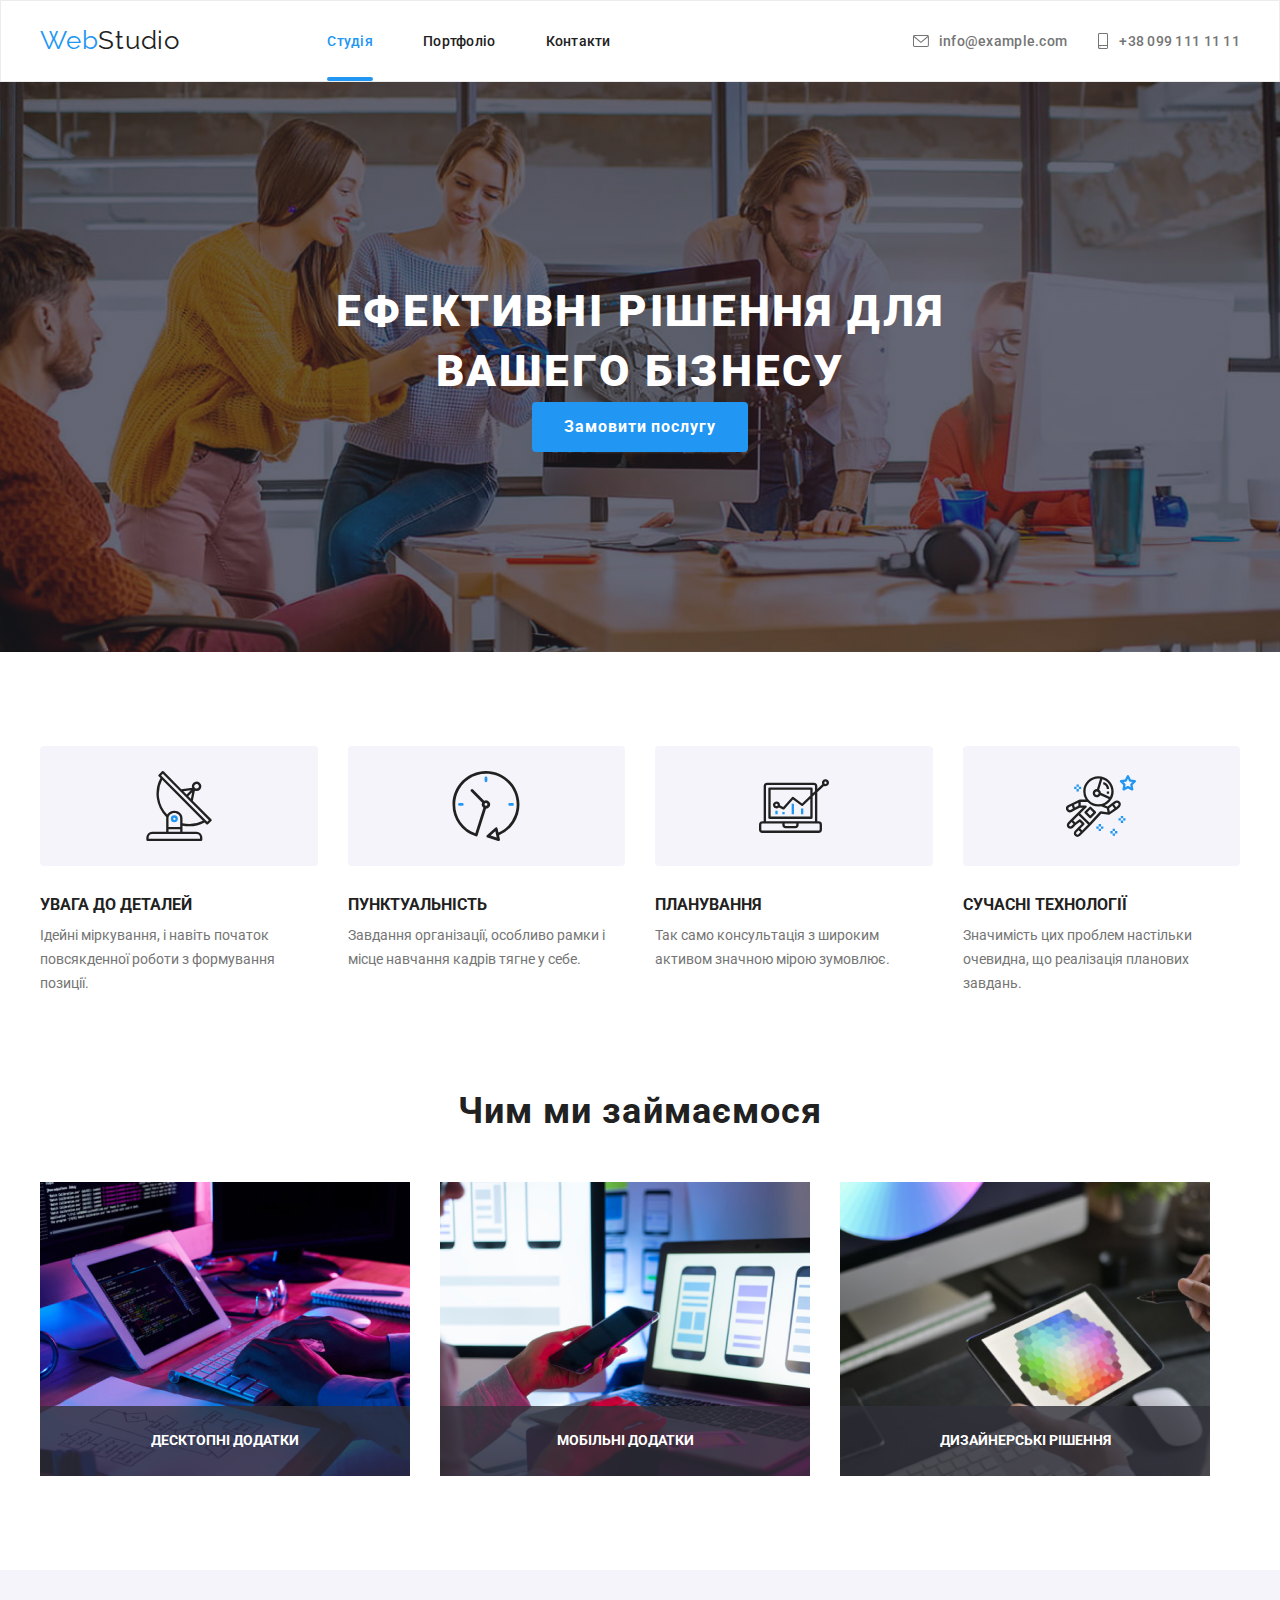
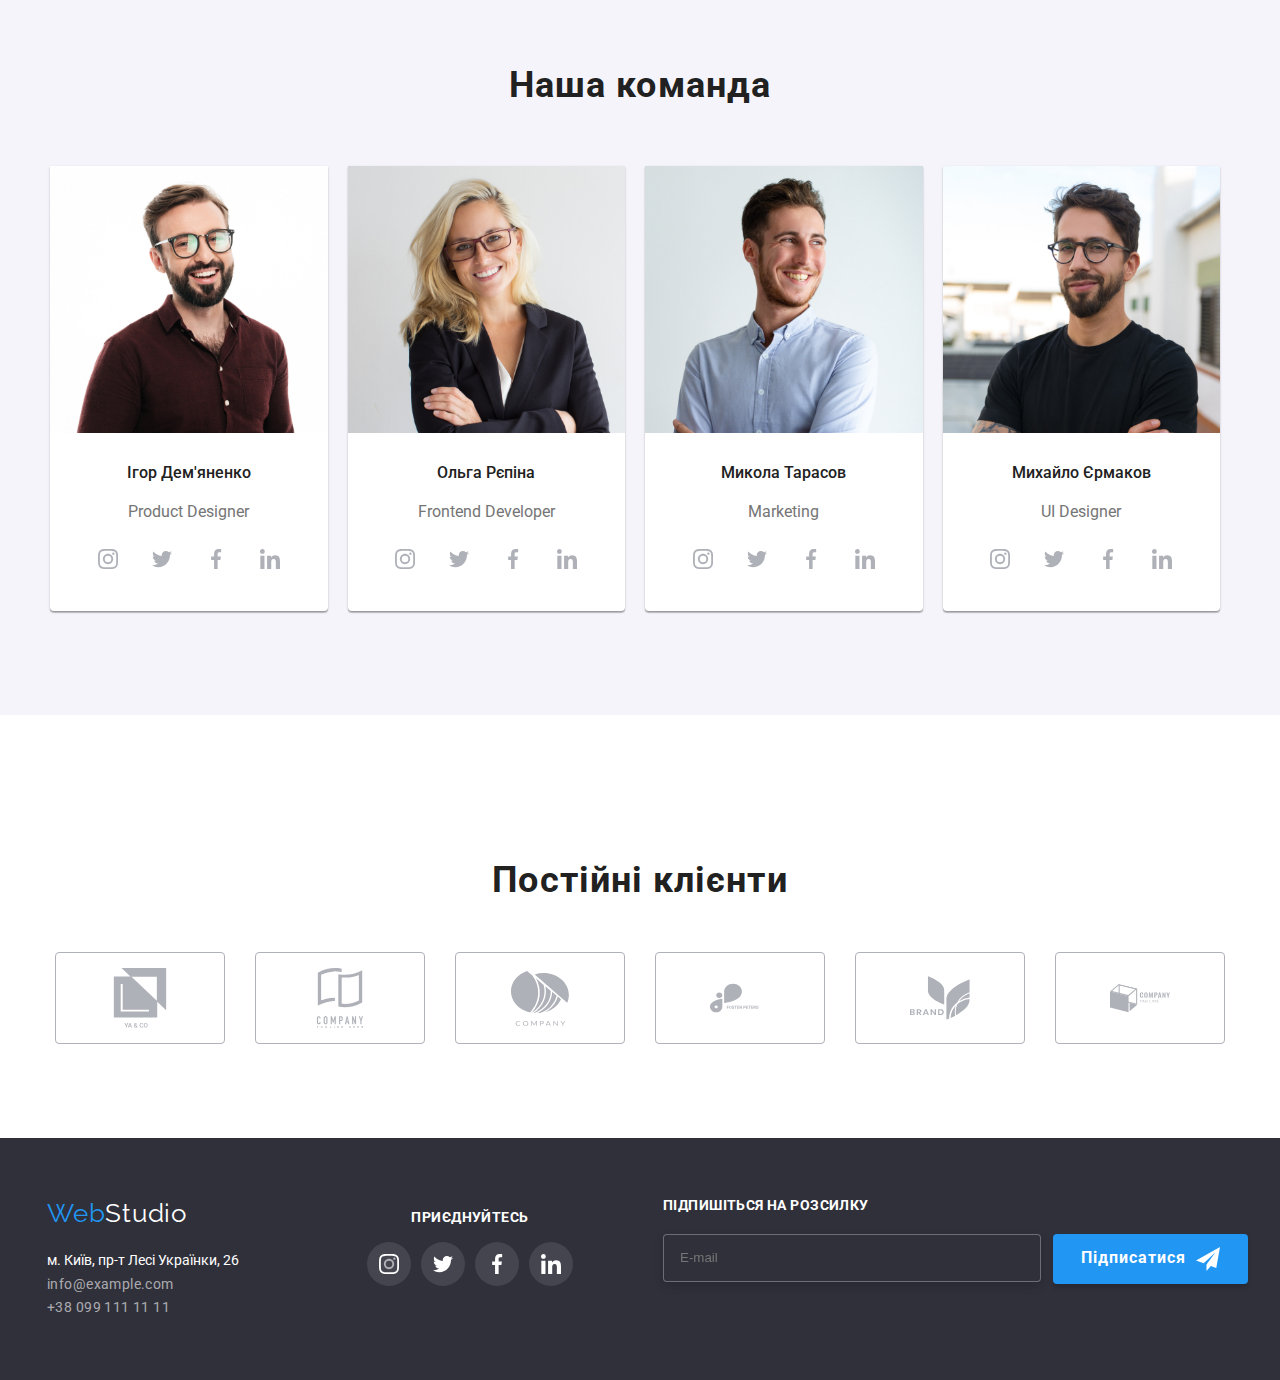
==== commit 67c054a5: "fixed" ====
--- a/index.html
+++ b/index.html
@@ -272,7 +272,12 @@
           <h2 class="section-title">Наша команда</h2>
           <ul class="team-list">
             <li class="team__items">
-              <img src="./images/img1.jpg" alt="член команды" width="270" />
+              <img
+                class="team_image"
+                src="./images/img1.jpg"
+                alt="член команды"
+                width="270"
+              />
               <div class="team__title">
                 <h3 class="team__member">Ігор Дем'яненко</h3>
                 <p class="team__profession" lang="en">Product Designer</p>
@@ -315,7 +320,12 @@
               </div>
             </li>
             <li class="team__items">
-              <img src="./images/img2.jpg" alt="член команды" width="270" />
+              <img
+                class="team_image"
+                src="./images/img2.jpg"
+                alt="член команды"
+                width="270"
+              />
               <div class="team__title">
                 <h3 class="team__member">Ольга Рєпіна</h3>
                 <p class="team__profession" lang="en">Frontend Developer</p>
@@ -358,7 +368,12 @@
               </div>
             </li>
             <li class="team__items">
-              <img src="./images/img3.jpg" alt="член команды" width="270" />
+              <img
+                class="team_image"
+                src="./images/img3.jpg"
+                alt="член команды"
+                width="270"
+              />
               <div class="team__title">
                 <h3 class="team__member">Микола Тарасов</h3>
                 <p class="team__profession" lang="en">Marketing</p>
@@ -401,7 +416,12 @@
               </div>
             </li>
             <li class="team__items">
-              <img src="./images/img4.jpg" alt="член команды" width="270" />
+              <img
+                class="team_image"
+                src="./images/img4.jpg"
+                alt="член команды"
+                width="270"
+              />
               <div class="team__title">
                 <h3 class="team__member">Михайло Єрмаков</h3>
                 <p class="team__profession" lang="en">UI Designer</p>
--- a/css/main.min.css
+++ b/css/main.min.css
@@ -1 +1 @@
-:root{--primary-text-color: #212121;--accents: #2196f3;--hero-and-footer-color: #ffffff;--contacts-color: #757575}.page{color:var(--primary-text-color);font-family:Roboto,sans-serif;font-size:14px;text-decoration:none;-webkit-text-decoration-line:none;text-decoration-line:none;margin:0}textarea{resize:none}.container{max-width:480px;margin:0 auto;padding:0 15px}@media screen and (min-width: 768px){.container{max-width:768px}}@media screen and (min-width: 1200px){.container{max-width:1200px}}ul{list-style:none;margin:0;padding:0}.header{border:1px solid #ececec}.head{display:-webkit-box;display:-ms-flexbox;display:flex;-webkit-box-align:center;-ms-flex-align:center;align-items:center}h1,h2,h3,h4,h5,p{margin:0;padding:0}a{text-decoration:none;-webkit-text-decoration-line:none;text-decoration-line:none}.section{padding:60px 0}@media screen and (min-width: 1200px){.section{padding:94px 0}}.section.padding{padding-bottom:0px}.section-title{font-weight:700;font-size:36px;line-height:1.2;text-align:center;letter-spacing:.03em;margin-bottom:50px;color:var(--primary-text-color)}.logo,.logo-down{color:var(--primary-text-color);font-family:"Raleway",sans-serif;font-size:26px;line-height:1.2;letter-spacing:.03em;margin-right:90px;font-style:normal}.logo__web,.footer__logo__web-down{color:var(--accents);font-style:normal}.logo-footer{color:var(--hero-and-footer-color)}.logo-down{margin-bottom:20px}.head{display:-webkit-box;display:-ms-flexbox;display:flex;-webkit-box-align:center;-ms-flex-align:center;align-items:center;width:100%;-webkit-box-pack:justify;-ms-flex-pack:justify;justify-content:space-between;padding:0 15px}@media screen and (max-width: 767px){.head{padding:16px 10px 16px 15px}}@media screen and (min-width: 768px){.head{width:768px;margin-left:auto;margin-right:auto;margin-top:0;margin-bottom:0;padding:15px 15px}}@media screen and (min-width: 1200px){.head{width:1200px;-webkit-box-pack:justify;-ms-flex-pack:justify;justify-content:space-between;padding:0 15px}}@media screen and (max-width: 767px){.site-nav{margin-bottom:302px;color:var(--black)}}@media screen and (min-width: 768px){.site-nav{color:var(--primary-text-color);display:-webkit-box;display:-ms-flexbox;display:flex;margin-right:88px;gap:50px;-webkit-box-align:center;-ms-flex-align:center;align-items:center;line-height:1;letter-spacing:.02em;font-weight:500}}@media screen and (min-width: 1200px){.site-nav{display:-webkit-box;display:-ms-flexbox;display:flex;-webkit-box-flex:1;-ms-flex-positive:1;flex-grow:1;margin-right:302px}}@media screen and (max-width: 767px){.site-nav__link{margin-bottom:32px}.site-nav__link :last-child{margin-bottom:0}}.site-nav__links{font-weight:500;position:relative;color:var(--primary-text-color)}.site-nav__links:hover,.site-nav__links:focus{color:var(--accents)}.site-nav__links--current{color:var(--accents)}@media screen and (min-width: 768px){.site-nav__links{padding:32px 0}.site-nav__links--current{color:var(--accents)}.site-nav__links--current::after{position:absolute;bottom:0;right:0;display:block;width:100%;height:4px;content:" ";background-color:var(--accents);border-radius:2px}}@media screen and (max-width: 767px){.header-contacts{display:-webkit-box;display:-ms-flexbox;display:flex;-webkit-box-orient:vertical;-webkit-box-direction:reverse;-ms-flex-direction:column-reverse;flex-direction:column-reverse;gap:32px}.header-contacts__contacts{color:var(---contacts-color)}}@media screen and (min-width: 768px){.header-contacts{margin-left:auto;-webkit-box-align:center;-ms-flex-align:center;align-items:center;gap:10px;line-height:1;letter-spacing:.02em;font-weight:500}}@media screen and (min-width: 1200px){.header-contacts{display:-webkit-box;display:-ms-flexbox;display:flex;-webkit-box-align:center;-ms-flex-align:center;align-items:center;gap:30px}}@media screen and (max-width: 767px){.header-contacts__item:first-child{font-size:24px;color:var(--contacts-color)}.header-contacts__item:last-child{font-size:34px;color:var(--accents)}}@media screen and (min-width: 768px){.header-contacts__contacts{display:-webkit-box;display:-ms-flexbox;display:flex;-webkit-box-align:center;-ms-flex-align:center;align-items:center;color:inherit;padding:5px 0;-webkit-transition-property:color;transition-property:color;-webkit-transition-duration:250ms;transition-duration:250ms;-webkit-transition-timing-function:var(--contacts-color);transition-timing-function:var(--contacts-color);color:var(--contacts-color)}.header-contacts__contacts:hover,.header-contacts__contacts:focus{color:var(--accents)}}@media screen and (min-width: 1200px){.header-contacts__contacts{padding:32px 0;color:var(--contacts-color)}}.header-contacts__envelop{display:-webkit-inline-box;display:-ms-inline-flexbox;display:inline-flex;margin-right:10px;fill:currentColor}@media screen and (max-width: 767px){.header-contacts__envelop{display:none}}.menu-button{margin-left:auto;border:none;padding:0;background-color:rgba(0,0,0,0);display:-webkit-inline-box;display:-ms-inline-flexbox;display:inline-flex}@media screen and (min-width: 768px){.menu-button{display:none}}.menu-button:hover .icon-menu{cursor:pointer;fill:var(--accents)}.menu-container{font-size:40px;display:block;background-color:#fff}@media screen and (max-width: 767px){.menu-container{display:none;position:absolute;width:viewport;left:0;top:0;right:0;height:796px;padding:48px 40px}.menu-container.is-open{display:block;z-index:1;overflow-y:auto}}@media screen and (min-width: 768px){.menu-container{display:-webkit-box;display:-ms-flexbox;display:flex;font-size:14px;-webkit-box-align:center;-ms-flex-align:center;align-items:center;-webkit-box-pack:justify;-ms-flex-pack:justify;justify-content:space-between}}.close-menu-button{position:absolute;right:15px;top:15px;border:none;background-color:rgba(0,0,0,0)}.close-menu-button:hover{fill:var(--accents);cursor:pointer}@media screen and (min-width: 768px){.close-menu-button{display:none}}.icon-menu{margin:0 auto}@media screen and (min-width: 768px){.icon-menu{display:none}}@media screen and (max-width: 767px){.list-of-socialwebs{display:-webkit-box;display:-ms-flexbox;display:flex;font-size:18px;font-weight:500;color:var(--accent-color);-webkit-box-pack:start;-ms-flex-pack:start;justify-content:flex-start;margin-top:64px;width:357px}}@media screen and (max-width: 767px){.list-of-socialwebs li{display:block;border-right:1px solid rgba(33,33,33,.2);padding:10px;text-align:center}.list-of-socialwebs li:hover{cursor:pointer;color:var(--accents)}.list-of-socialwebs li:first-child{padding-left:0}.list-of-socialwebs li:last-child{border:none}}@media screen and (min-width: 768px){.list-of-socialwebs{display:none}}.hero{margin:0 auto;max-width:360px;font-weight:900;font-size:26px;line-height:1.62;text-align:center;letter-spacing:.06em;text-transform:uppercase;color:var(--hero-and-footer-color)}@media screen and (min-width: 1200px){.hero{max-width:696px;font-size:44px;line-height:1.36;letter-spacing:.06em}}.hero-section{background-color:#2f303a;text-align:center;padding:200px 0px;background-image:-webkit-gradient(linear, left top, right top, from(rgba(47, 48, 58, 0.4)), to(rgba(47, 48, 58, 0.4))),url("../images/background.jpg");background-image:linear-gradient(to right, rgba(47, 48, 58, 0.4), rgba(47, 48, 58, 0.4)),url("../images/background.jpg");max-width:1600px;background-repeat:no-repeat;background-size:cover;background-position:center}.hero-section__button{color:var(--hero-and-footer-color);background-color:var(--accents);cursor:pointer;font-family:inherit;font-weight:700;font-size:16px;line-height:1.88;-webkit-box-align:center;-ms-flex-align:center;align-items:center;letter-spacing:.06em;border-radius:4px;padding:10px 32px;text-align:center;border:none;-webkit-transition-property:background-color;transition-property:background-color;-webkit-transition-duration:250ms;transition-duration:250ms;-webkit-transition-timing-function:cubic-bezier(0.4, 0, 0.2, 1);transition-timing-function:cubic-bezier(0.4, 0, 0.2, 1)}.hero-section__button:hover{background-color:#188ceb}.backdrop.is-hidden{visibility:hidden;opacity:0;pointer-events:none}.backdrop{position:fixed;top:0;left:0;width:100%;height:100%;background-color:rgba(0,0,0,.2);opacity:1;visibility:visible;-webkit-transition:opacity 250ms cubic-bezier(0.4, 0, 0.2, 1),visibility 250ms cubic-bezier(0.4, 0, 0.2, 1);transition:opacity 250ms cubic-bezier(0.4, 0, 0.2, 1),visibility 250ms cubic-bezier(0.4, 0, 0.2, 1)}.modal__form{margin-left:auto;margin-right:auto;width:448px}.modal__form-field{margin-bottom:10px;display:-webkit-box;display:-ms-flexbox;display:flex;-webkit-box-orient:vertical;-webkit-box-direction:normal;-ms-flex-direction:column;flex-direction:column;position:relative}.modal__form-field label{margin-bottom:4px;text-align:left;font-style:normal;font-weight:400;font-size:12px;line-height:1.17;letter-spacing:.01em;color:var(--contacts-color)}.modal__form-field input{border:1px solid rgba(33,33,33,.2);border-radius:4px;padding-left:42px;padding-top:11px;padding-bottom:11px;outline:none;-webkit-transition:border 250ms cubic-bezier(0.4, 0, 0.2, 1);transition:border 250ms cubic-bezier(0.4, 0, 0.2, 1)}.modal__form-field input:focus,.modal__form-field input:hover{border:1px solid var(--accents)}.modal__icon{position:absolute;top:29px;left:10px}.modal__form-field input:focus~.modal__icon,.modal__form-field input:hover~.modal__icon{fill:var(--accents)}.modal__form-field textarea{border:1px solid rgba(33,33,33,.2);border-radius:4px;padding-left:12px;padding-top:11px;padding-bottom:11px;height:120px;outline:none;-webkit-transition:border 250ms cubic-bezier(0.4, 0, 0.2, 1);transition:border 250ms cubic-bezier(0.4, 0, 0.2, 1)}.modal__form-field textarea::-webkit-input-placeholder{font-style:normal;font-weight:400;font-size:12px;line-height:1.17;letter-spacing:.01em;color:rgba(117,117,117,.5)}.modal__form-field textarea::-moz-placeholder{font-style:normal;font-weight:400;font-size:12px;line-height:1.17;letter-spacing:.01em;color:rgba(117,117,117,.5)}.modal__form-field textarea:-ms-input-placeholder{font-style:normal;font-weight:400;font-size:12px;line-height:1.17;letter-spacing:.01em;color:rgba(117,117,117,.5)}.modal__form-field textarea::-ms-input-placeholder{font-style:normal;font-weight:400;font-size:12px;line-height:1.17;letter-spacing:.01em;color:rgba(117,117,117,.5)}.modal__form-field textarea::placeholder{font-style:normal;font-weight:400;font-size:12px;line-height:1.17;letter-spacing:.01em;color:rgba(117,117,117,.5)}.modal__form-field textarea:hover,.modal__form-field textarea:focus{border:1px solid var(--accents)}.field{margin-top:20px;margin-bottom:30px}.field__accept-label{font-style:normal;font-weight:400;font-size:14px;line-height:1.71;letter-spacing:.03em;color:var(--contacts-color);display:-webkit-box;display:-ms-flexbox;display:flex;-webkit-box-align:center;-ms-flex-align:center;align-items:center;text-align:center;padding-left:14px}.field__umovu{color:var(--accents);-webkit-text-decoration-line:underline;text-decoration-line:underline;padding-left:5px}.button-modal{color:var(--hero-and-footer-color);background-color:var(--accents);cursor:pointer;font-family:inherit;font-weight:700;font-size:16px;line-height:1.88;-webkit-box-align:center;-ms-flex-align:center;align-items:center;letter-spacing:.06em;border-radius:4px;padding:10px 52px;text-align:center;margin:0;-webkit-box-shadow:0px 4px 4px rgba(0,0,0,.15);box-shadow:0px 4px 4px rgba(0,0,0,.15);border-radius:4px;border:none;-webkit-transition-property:background-color;transition-property:background-color;-webkit-transition-duration:250ms;transition-duration:250ms;-webkit-transition-timing-function:cubic-bezier(0.4, 0, 0.2, 1);transition-timing-function:cubic-bezier(0.4, 0, 0.2, 1)}.button-modal:hover{background-color:#188ceb}.modal{width:528px;height:581px;background-color:#fff;position:absolute;top:50%;left:50%;-webkit-transform:translate(-50%, -50%);transform:translate(-50%, -50%);border-radius:4px;padding:40px;-webkit-box-sizing:border-box;box-sizing:border-box}.modal__title{margin-bottom:12px;font-style:normal;font-weight:700;font-size:20px;line-height:1.15;text-align:center;letter-spacing:.03em;color:var(--primary-text-color)}.close-button{position:absolute;top:8px;right:8px;height:30px;width:30px;background:rgba(0,0,0,0);border:none;padding:0}.close-button__close{display:-webkit-box;display:-ms-flexbox;display:flex;-webkit-box-pack:center;-ms-flex-pack:center;justify-content:center;-webkit-box-align:center;-ms-flex-align:center;align-items:center;border-radius:50%;top:8px;right:8px;height:30px;width:30px;border:1px solid rgba(0,0,0,.1);-webkit-transition:border 250ms cubic-bezier(0.4, 0, 0.2, 1);transition:border 250ms cubic-bezier(0.4, 0, 0.2, 1)}.close-button__close svg{-webkit-transition:fill 250ms cubic-bezier(0.4, 0, 0.2, 1);transition:fill 250ms cubic-bezier(0.4, 0, 0.2, 1)}.close-button__close:hover,.close-button__close:focus{border:1px solid var(--accents)}.close-button__close:hover svg,.close-button__close:focus svg{fill:var(--accents)}.field__checkbox{position:absolute;width:1px;height:1px;margin:-1px;border:0;padding:0;clip:rect(0 0 0 0);overflow:hidden}.field__icon-check{display:inline-block;margin-right:7px;border:2px solid var(--primary-text-color);border-radius:4px}.field__checkbox:checked+.field__icon-check{border:2px solid var(--accents);background-color:var(--accents);background-image:url("../images/icons.svg")}.offers__antenna{display:-webkit-box;display:-ms-flexbox;display:flex;-webkit-box-pack:center;-ms-flex-pack:center;justify-content:center;-webkit-box-align:center;-ms-flex-align:center;align-items:center;width:100%;height:120px;border-radius:4px;background-color:#f5f4fa}.offers{display:-webkit-box;display:-ms-flexbox;display:flex;-webkit-box-orient:vertical;-webkit-box-direction:normal;-ms-flex-direction:column;flex-direction:column;gap:30px}@media screen and (min-width: 768px){.offers{-webkit-box-orient:horizontal;-webkit-box-direction:normal;-ms-flex-direction:row;flex-direction:row;-ms-flex-wrap:wrap;flex-wrap:wrap}}.offers_item{width:100%}@media screen and (min-width: 768px){.offers_item{width:calc((100% - 30px)/2)}}@media screen and (min-width: 1200px){.offers_item{width:calc((100% - 90px)/4)}}.offers__name{margin-top:30px;font-weight:700;line-height:1.14;text-transform:uppercase;text-align:center}@media screen and (min-width: 768px){.offers__name{text-align:left}}.offers__description{font-weight:400;font-size:14px;line-height:1.7;color:var(--contacts-color);margin-top:10px}.work{display:-webkit-box;display:-ms-flexbox;display:flex}.work .item+.item{margin-left:30px}.work__computer{position:relative}.work__images{display:block;width:100%;height:100%}@media screen and (max-width: 1200px){.works{display:none}}.work__computer-box{position:absolute;width:100%;height:70px;background-color:rgba(47,48,58,.8);bottom:0;left:0}.work__computer-font{text-align:center;font-style:bold;padding-top:27px;font-weight:700;font-size:14px;line-height:1.14;color:#fff}.section.team{background:#f5f4fa}.section-title{font-weight:700;font-size:28px;line-height:1.18;text-align:center}@media screen and (min-width: 1200px){.section-title{font-size:36px;line-height:1.17}}.team-list{margin-top:30px}@media screen and (min-width: 768px){.team-list{-webkit-box-orient:horizontal;-webkit-box-direction:normal;-ms-flex-direction:row;flex-direction:row;-ms-flex-wrap:wrap;flex-wrap:wrap;display:-webkit-box;display:-ms-flexbox;display:flex}}.team__items{width:100%;-webkit-box-shadow:0px 1px 3px rgba(0,0,0,.12),0px 1px 1px rgba(0,0,0,.14),0px 2px 1px rgba(0,0,0,.2);box-shadow:0px 1px 3px rgba(0,0,0,.12),0px 1px 1px rgba(0,0,0,.14),0px 2px 1px rgba(0,0,0,.2);border-radius:0 0 4px 4px;background-color:var(--hero-and-footer-color);margin:10px}@media screen and (min-width: 768px){.team__items{width:calc((100% - 30px)/2)}}@media screen and (min-width: 1200px){.team__items{width:calc((100% - 90px)/4)}}.team__title{padding:30px 0}.team__member{font-weight:500;font-size:16px;line-height:1.2;padding-bottom:10px;text-align:center}.team__profession{margin-top:10px;font-weight:400;font-size:16px;line-height:1.19;text-align:center;color:var(--contacts-color)}.team__web{display:-webkit-box;display:-ms-flexbox;display:flex;-webkit-box-pack:center;-ms-flex-pack:center;justify-content:center;margin-top:16px;gap:10px}.team__social-web{display:-webkit-box;display:-ms-flexbox;display:flex;-webkit-box-pack:center;-ms-flex-pack:center;justify-content:center;-webkit-box-align:center;-ms-flex-align:center;align-items:center;width:44px;height:44px;border-radius:50%;-webkit-transition:background-color 250ms cubic-bezier(0.4, 0, 0.2, 1),fill 250ms cubic-bezier(0.4, 0, 0.2, 1);transition:background-color 250ms cubic-bezier(0.4, 0, 0.2, 1),fill 250ms cubic-bezier(0.4, 0, 0.2, 1)}.team__social{fill:#afb1b8}.team__social:focus,.team__social:hover{fill:#fff}.team__social-web:hover,.team__social-web:focus{border-radius:50%;background-color:var(--accents)}.team__social-web:hover svg,.team__social-web:focus svg{fill:var(--hero-and-footer-color)}.clients{margin-top:30px;display:-webkit-box;display:-ms-flexbox;display:flex;-ms-flex-wrap:wrap;flex-wrap:wrap;-webkit-box-pack:center;-ms-flex-pack:center;justify-content:center;gap:30px}@media screen and (min-width: 1200px){.clients{margin-top:50px}}.clients__box{display:-webkit-box;display:-ms-flexbox;display:flex;-webkit-box-pack:center;-ms-flex-pack:center;justify-content:center;-webkit-box-align:center;-ms-flex-align:center;align-items:center;width:210px;height:92px;border:1px solid #afb1b8;border-radius:4px;-webkit-box-sizing:border-box;box-sizing:border-box;-webkit-transition:background-color 250ms cubic-bezier(0.4, 0, 0.2, 1),fill 250ms cubic-bezier(0.4, 0, 0.2, 1);transition:background-color 250ms cubic-bezier(0.4, 0, 0.2, 1),fill 250ms cubic-bezier(0.4, 0, 0.2, 1)}@media screen and (min-width: 768px){.clients__box{width:226px}}@media screen and (min-width: 1200px){.clients__box{width:170px}}.clients__box:focus,.clients__box:hover{border:1px solid var(--accents)}.clients__box:focus svg,.clients__box:hover svg{fill:var(--accents)}.clients__icon{fill:#afb1b8;display:-webkit-box;display:-ms-flexbox;display:flex;-webkit-box-align:center;-ms-flex-align:center;align-items:center;-webkit-box-pack:center;-ms-flex-pack:center;justify-content:center}.clients__icon:focus,.clients__icon:hover{fill:var(--accents)}.clients__link{width:inherit;height:inherit;display:-webkit-box;display:-ms-flexbox;display:flex;-webkit-box-pack:center;-ms-flex-pack:center;justify-content:center;-webkit-box-align:center;-ms-flex-align:center;align-items:center}.buttons{display:-webkit-box;display:-ms-flexbox;display:flex;-webkit-column-gap:8px;-moz-column-gap:8px;column-gap:8px;row-gap:15px;-ms-flex-wrap:wrap;flex-wrap:wrap;margin-bottom:50px}@media screen and (min-width: 768px){.buttons{-webkit-box-pack:center;-ms-flex-pack:center;justify-content:center}}.buttons__portfolio{color:var(--primary-text-color);background-color:F5F4FA;cursor:pointer;font-family:inherit;font-weight:500;font-size:16px;line-height:1.62;text-align:center;letter-spacing:.03em;border-radius:4px;padding:6px 22px;display:inline-block;min-width:73px;text-align:center;border:none;-webkit-transition-property:background-color,color,-webkit-box-shadow;transition-property:background-color,color,-webkit-box-shadow;transition-property:background-color,box-shadow,color;transition-property:background-color,box-shadow,color,-webkit-box-shadow;-webkit-transition-duration:250ms;transition-duration:250ms;-webkit-transition-timing-function:cubic-bezier(0.4, 0, 0.2, 1);transition-timing-function:cubic-bezier(0.4, 0, 0.2, 1)}.buttons__link{margin-right:8px}.buttons__link:last-child{margin-right:0px}.buttons__portfolio:hover,.buttons__portfolio:focus,.buttons__portfolio--current{color:var(--hero-and-footer-color);background-color:var(--accents);-webkit-box-shadow:0px 2px 1px rgba(0,0,0,.12),0px 1px 1px rgba(0,0,0,.08),0px 1px 3px rgba(0,0,0,.1);box-shadow:0px 2px 1px rgba(0,0,0,.12),0px 1px 1px rgba(0,0,0,.08),0px 1px 3px rgba(0,0,0,.1)}.footers{background:#2f303a;padding:60px 0;display:-webkit-box;display:-ms-flexbox;display:flex;-webkit-box-align:center;-ms-flex-align:center;align-items:center}@media screen and (min-width: 1200px){.foot{display:-webkit-box;display:-ms-flexbox;display:flex}}.foot .blocks+.blocks{margin-left:90px}@media screen and (min-width: 768px)and (max-width: 1199px){.footer-common{-webkit-box-pack:justify;-ms-flex-pack:justify;justify-content:space-between;padding-left:61px;padding-right:74px}}@media screen and (min-width: 768px){.footer-common{display:-webkit-box;display:-ms-flexbox;display:flex}}@media screen and (max-width: 1199px){.footer{text-align:center}}.footer__contacts{color:var(--hero-and-footer-color);font-style:normal;font-weight:400;font-size:14px;line-height:1.7;padding:0px;margin-bottom:9px;-webkit-transition:color 250ms cubic-bezier(0.4, 0, 0.2, 1);transition:color 250ms cubic-bezier(0.4, 0, 0.2, 1)}.footer__contacts:hover,.footer__contacts:focus{color:var(--accents)}.footer__contacts-grey{font-weight:400;font-size:14px;line-height:1.7;letter-spacing:.03em;color:rgba(255,255,255,.6)}.footer__contacts-grey:hover,.footer__contacts-grey:focus{color:var(--accents)}.footer__adress{font-style:normal;margin-top:20px}.join{padding-bottom:20px;padding-top:60px;text-align:center}@media screen and (min-width: 768px){.join{padding-top:5px}}@media screen and (min-width: 1200px){.join{margin-left:70px;padding-top:12px}}.join-us{font-family:Roboto;font-style:normal;font-size:14px;line-height:1.14;letter-spacing:.03em;color:#fff}.join__webs{display:-webkit-box;display:-ms-flexbox;display:flex}.join__webs .join__soc+.join__soc{margin-left:10px;background-position:center}.join__social-webs{display:-webkit-box;display:-ms-flexbox;display:flex;-webkit-box-pack:center;-ms-flex-pack:center;justify-content:center;-webkit-box-align:center;-ms-flex-align:center;align-items:center;width:44px;height:44px;background-color:rgba(255,255,255,.1);border-radius:50%;-webkit-transition:background-color 250ms cubic-bezier(0.4, 0, 0.2, 1);transition:background-color 250ms cubic-bezier(0.4, 0, 0.2, 1)}.join__soc{fill:#fff;padding-top:16px;display:block;-webkit-box-align:center;-ms-flex-align:center;align-items:center}.join__social-icon{fill:#fff}.join__social-webs:hover,.join__social-webs:focus{border-radius:50%;background-color:var(--accents);border:none}.footer-form{text-align:center}@media screen and (min-width: 1199px){.footer-form{width:570px;height:86px}}@media screen and (max-width: 1199px){.footer-form{text-align:center;outline:none}}@media screen and (min-width: 1199px){.footer-form{display:-webkit-box;display:-ms-flexbox;display:flex;margin-top:15px}}@media screen and (max-width: 1199px){.subscribe{margin-top:60px}}@media screen and (min-width: 1200px){.subscribe{margin-left:auto}}@media screen and (min-width: 1200px){.footer-form__content{display:-webkit-box;display:-ms-flexbox;display:flex;-webkit-box-align:end;-ms-flex-align:end;align-items:flex-end;padding-top:12px}}.subscribe__sub{margin-bottom:20px}@media screen and (max-width: 1199px){.subscribe__sub{text-align:center;outline:none}}.footer-form__field input{width:358px;background:#2f303a;padding-left:16px;padding-top:15px;padding-bottom:15px;border:1px solid rgba(255,255,255,.3);-webkit-filter:drop-shadow(0px 4px 4px rgba(0, 0, 0, 0.15));filter:drop-shadow(0px 4px 4px rgba(0, 0, 0, 0.15));border-radius:4px}@media screen and (min-width: 768px){.footer-form__field input{display:block;width:450px;margin-left:auto;margin-right:auto}}@media screen and (min-width: 1200px){.footer-form__field input{width:358px;line-height:1.25}}.footer-form__field::-webkit-input-placeholder{font-style:normal;font-weight:400;font-size:16px;line-height:1.25;display:-webkit-box;display:flex;-webkit-box-align:center;align-items:center;letter-spacing:.03em;color:rgba(255,255,255,.6)}.footer-form__field::-moz-placeholder{font-style:normal;font-weight:400;font-size:16px;line-height:1.25;display:flex;align-items:center;letter-spacing:.03em;color:rgba(255,255,255,.6)}.footer-form__field:-ms-input-placeholder{font-style:normal;font-weight:400;font-size:16px;line-height:1.25;display:-ms-flexbox;display:flex;-ms-flex-align:center;align-items:center;letter-spacing:.03em;color:rgba(255,255,255,.6)}.footer-form__field::-ms-input-placeholder{font-style:normal;font-weight:400;font-size:16px;line-height:1.25;display:-ms-flexbox;display:flex;-ms-flex-align:center;align-items:center;letter-spacing:.03em;color:rgba(255,255,255,.6)}.footer-form__field::placeholder{font-style:normal;font-weight:400;font-size:16px;line-height:1.25;display:-webkit-box;display:-ms-flexbox;display:flex;-webkit-box-align:center;-ms-flex-align:center;align-items:center;letter-spacing:.03em;color:rgba(255,255,255,.6)}.footer-form__button{color:var(--hero-and-footer-color);background-color:var(--accents);cursor:pointer;margin:20px auto 0 auto;width:200px;height:50px;display:-webkit-box;display:-ms-flexbox;display:flex;-webkit-box-align:center;-ms-flex-align:center;align-items:center;-webkit-box-pack:center;-ms-flex-pack:center;justify-content:center;font-family:inherit;font-weight:700;font-size:16px;line-height:1.88;letter-spacing:.06em;padding-left:28px;padding-top:10px;padding-bottom:10px;padding-right:28px;-webkit-box-shadow:0px 4px 4px rgba(0,0,0,.15);box-shadow:0px 4px 4px rgba(0,0,0,.15);border-radius:4px;border:none;-webkit-transition-property:background-color;transition-property:background-color;-webkit-transition-duration:250ms;transition-duration:250ms;-webkit-transition-timing-function:cubic-bezier(0.4, 0, 0.2, 1);transition-timing-function:cubic-bezier(0.4, 0, 0.2, 1)}@media screen and (min-width: 1200px){.footer-form__button{margin-left:12px;margin-right:0;margin-top:0}}.footer-form__button:hover{background-color:#188ceb}.footer-form__send{margin-left:10px;padding:0}.portfolio{display:-webkit-box;display:-ms-flexbox;display:flex;-webkit-box-orient:vertical;-webkit-box-direction:normal;-ms-flex-direction:column;flex-direction:column;-ms-flex-wrap:wrap;flex-wrap:wrap;gap:30px;margin-top:40px}@media screen and (min-width: 768px){.portfolio{margin-top:30px;-webkit-box-orient:horizontal;-webkit-box-direction:normal;-ms-flex-direction:row;flex-direction:row}}@media screen and (min-width: 768px){.portfolio{margin-top:50px}}.portfolio .item:nth-child(3n){margin-right:0px}.item.margin{margin-bottom:0px}.work-names__title{font-weight:700;font-size:18px;line-height:2;letter-spacing:.06em;color:var(--primary-text-color);text-decoration:none;-webkit-text-decoration-line:none;text-decoration-line:none;padding-bottom:4px}.portfolio__box{color:inherit;width:100%;-webkit-transition:-webkit-box-shadow 250ms cubic-bezier(0.4, 0, 0.2, 1);transition:-webkit-box-shadow 250ms cubic-bezier(0.4, 0, 0.2, 1);transition:box-shadow 250ms cubic-bezier(0.4, 0, 0.2, 1);transition:box-shadow 250ms cubic-bezier(0.4, 0, 0.2, 1), -webkit-box-shadow 250ms cubic-bezier(0.4, 0, 0.2, 1)}@media screen and (min-width: 768px){.portfolio__box{width:calc((100% - 30px)/2)}}@media screen and (min-width: 1200px){.portfolio__box{width:calc((100% - 60px)/3)}}.portfolio__box:hover,.portfolio__box:focus{-webkit-box-shadow:1px 4px 6px rgba(0,0,0,.16),0px 4px 4px rgba(0,0,0,.06),1px 0px 1px rgba(0,0,0,.12);box-shadow:1px 4px 6px rgba(0,0,0,.16),0px 4px 4px rgba(0,0,0,.06),1px 0px 1px rgba(0,0,0,.12)}.work-names{padding:20px 24px;border:1px solid #ececec;border-top:none;display:block}.technocryack{position:relative;overflow:hidden}.technocryack__overlay{position:absolute;top:0;left:0;bottom:0;right:0;width:100%;height:100%;-webkit-transform:translateY(100%);transform:translateY(100%);-webkit-transition:-webkit-transform 250ms cubic-bezier(0.4, 0, 0.2, 1);transition:-webkit-transform 250ms cubic-bezier(0.4, 0, 0.2, 1);transition:transform 250ms cubic-bezier(0.4, 0, 0.2, 1);transition:transform 250ms cubic-bezier(0.4, 0, 0.2, 1), -webkit-transform 250ms cubic-bezier(0.4, 0, 0.2, 1);background-color:rgba(33,150,243,.9)}.technocryack__text{text-align:left;font-style:bold;padding:63px 24px;font-weight:400;font-size:18px;line-height:1.6;color:#fff}.portfolio__box:hover .technocryack__overlay{opacity:1;-webkit-transform:translateY(0);transform:translateY(0)}.work-names__type{font-weight:400;font-size:16px;line-height:1.88;letter-spacing:.03em;color:var(--contacts-color);padding:0;margin:0}/*# sourceMappingURL=main.min.css.map */+:root{--primary-text-color: #212121;--accents: #2196f3;--hero-and-footer-color: #ffffff;--contacts-color: #757575}.page{color:var(--primary-text-color);font-family:Roboto,sans-serif;font-size:14px;text-decoration:none;-webkit-text-decoration-line:none;text-decoration-line:none;margin:0}textarea{resize:none}.container{max-width:480px;margin:0 auto;padding:0 15px}@media screen and (min-width: 768px){.container{max-width:768px}}@media screen and (min-width: 1200px){.container{max-width:1200px}}ul{list-style:none;margin:0;padding:0}.header{border:1px solid #ececec}.head{display:-webkit-box;display:-ms-flexbox;display:flex;-webkit-box-align:center;-ms-flex-align:center;align-items:center}h1,h2,h3,h4,h5,p{margin:0;padding:0}a{text-decoration:none;-webkit-text-decoration-line:none;text-decoration-line:none}.section{padding:60px 0}@media screen and (min-width: 1200px){.section{padding:94px 0}}.section.padding{padding-bottom:0px}.section-title{font-weight:700;font-size:36px;line-height:1.2;text-align:center;letter-spacing:.03em;margin-bottom:50px;color:var(--primary-text-color)}.logo,.logo-down{color:var(--primary-text-color);font-family:"Raleway",sans-serif;font-size:26px;line-height:1.2;letter-spacing:.03em;margin-right:90px;font-style:normal}.logo__web,.footer__logo__web-down{color:var(--accents);font-style:normal}.logo-footer{color:var(--hero-and-footer-color)}.logo-down{margin-bottom:20px}@media screen and (max-width: 767px){.logo-down{margin-right:0}}.head{display:-webkit-box;display:-ms-flexbox;display:flex;-webkit-box-align:center;-ms-flex-align:center;align-items:center;width:100%;-webkit-box-pack:justify;-ms-flex-pack:justify;justify-content:space-between;padding:0 15px}@media screen and (max-width: 767px){.head{padding:16px 10px 16px 15px}}@media screen and (min-width: 768px){.head{width:768px;margin-left:auto;margin-right:auto;margin-top:0;margin-bottom:0;padding:15px 15px}}@media screen and (min-width: 1200px){.head{width:1200px;-webkit-box-pack:justify;-ms-flex-pack:justify;justify-content:space-between;padding:0 15px}}@media screen and (max-width: 767px){.site-nav{margin-bottom:302px;color:var(--black)}}@media screen and (min-width: 768px){.site-nav{color:var(--primary-text-color);display:-webkit-box;display:-ms-flexbox;display:flex;margin-right:88px;gap:50px;-webkit-box-align:center;-ms-flex-align:center;align-items:center;line-height:1;letter-spacing:.02em;font-weight:500}}@media screen and (min-width: 1200px){.site-nav{display:-webkit-box;display:-ms-flexbox;display:flex;-webkit-box-flex:1;-ms-flex-positive:1;flex-grow:1;margin-right:302px}}@media screen and (max-width: 767px){.site-nav__link{margin-bottom:32px}.site-nav__link :last-child{margin-bottom:0}}.site-nav__links{font-weight:500;position:relative;color:var(--primary-text-color)}.site-nav__links:hover,.site-nav__links:focus{color:var(--accents)}.site-nav__links--current{color:var(--accents)}@media screen and (min-width: 768px){.site-nav__links{padding:32px 0}.site-nav__links--current{color:var(--accents)}.site-nav__links--current::after{position:absolute;bottom:0;right:0;display:block;width:100%;height:4px;content:" ";background-color:var(--accents);border-radius:2px}}@media screen and (max-width: 767px){.header-contacts{display:-webkit-box;display:-ms-flexbox;display:flex;-webkit-box-orient:vertical;-webkit-box-direction:reverse;-ms-flex-direction:column-reverse;flex-direction:column-reverse;gap:32px}.header-contacts__contacts{color:var(---contacts-color)}}@media screen and (min-width: 768px){.header-contacts{margin-left:auto;-webkit-box-align:center;-ms-flex-align:center;align-items:center;gap:10px;line-height:1;letter-spacing:.02em;font-weight:500}}@media screen and (min-width: 1200px){.header-contacts{display:-webkit-box;display:-ms-flexbox;display:flex;-webkit-box-align:center;-ms-flex-align:center;align-items:center;gap:30px}}@media screen and (max-width: 767px){.header-contacts__item:first-child{font-size:24px;color:var(--contacts-color)}.header-contacts__item:last-child{font-size:34px;color:var(--accents)}}@media screen and (min-width: 768px){.header-contacts__contacts{display:-webkit-box;display:-ms-flexbox;display:flex;-webkit-box-align:center;-ms-flex-align:center;align-items:center;color:inherit;padding:5px 0;-webkit-transition-property:color;transition-property:color;-webkit-transition-duration:250ms;transition-duration:250ms;-webkit-transition-timing-function:var(--contacts-color);transition-timing-function:var(--contacts-color);color:var(--contacts-color)}.header-contacts__contacts:hover,.header-contacts__contacts:focus{color:var(--accents)}}@media screen and (min-width: 1200px){.header-contacts__contacts{padding:32px 0;color:var(--contacts-color)}}.header-contacts__envelop{display:-webkit-inline-box;display:-ms-inline-flexbox;display:inline-flex;margin-right:10px;fill:currentColor}@media screen and (max-width: 767px){.header-contacts__envelop{display:none}}.menu-button{margin-left:auto;border:none;padding:0;background-color:rgba(0,0,0,0);display:-webkit-inline-box;display:-ms-inline-flexbox;display:inline-flex}@media screen and (min-width: 768px){.menu-button{display:none}}.menu-button:hover .icon-menu{cursor:pointer;fill:var(--accents)}.menu-container{font-size:40px;display:block;background-color:#fff}@media screen and (max-width: 767px){.menu-container{display:none;position:absolute;width:viewport;left:0;top:0;right:0;height:796px;padding:48px 40px}.menu-container.is-open{display:block;z-index:1;overflow-y:auto}}@media screen and (min-width: 768px){.menu-container{display:-webkit-box;display:-ms-flexbox;display:flex;font-size:14px;-webkit-box-align:center;-ms-flex-align:center;align-items:center;-webkit-box-pack:justify;-ms-flex-pack:justify;justify-content:space-between}}.close-menu-button{position:absolute;right:15px;top:15px;border:none;background-color:rgba(0,0,0,0)}.close-menu-button:hover{fill:var(--accents);cursor:pointer}@media screen and (min-width: 768px){.close-menu-button{display:none}}.icon-menu{margin:0 auto}@media screen and (min-width: 768px){.icon-menu{display:none}}@media screen and (max-width: 767px){.list-of-socialwebs{display:-webkit-box;display:-ms-flexbox;display:flex;font-size:18px;font-weight:500;color:var(--accent-color);-webkit-box-pack:start;-ms-flex-pack:start;justify-content:flex-start;margin-top:64px;width:357px}}@media screen and (max-width: 767px){.list-of-socialwebs li{display:block;border-right:1px solid rgba(33,33,33,.2);padding:10px;text-align:center}.list-of-socialwebs li:hover{cursor:pointer;color:var(--accents)}.list-of-socialwebs li:first-child{padding-left:0}.list-of-socialwebs li:last-child{border:none}}@media screen and (min-width: 768px){.list-of-socialwebs{display:none}}.hero{margin:0 auto;max-width:360px;font-weight:900;font-size:26px;line-height:1.62;text-align:center;letter-spacing:.06em;text-transform:uppercase;color:var(--hero-and-footer-color)}@media screen and (min-width: 1200px){.hero{max-width:696px;font-size:44px;line-height:1.36;letter-spacing:.06em}}.hero-section{background-color:#2f303a;text-align:center;padding:200px 0px;background-image:-webkit-gradient(linear, left top, right top, from(rgba(47, 48, 58, 0.4)), to(rgba(47, 48, 58, 0.4))),url("../images/background.jpg");background-image:linear-gradient(to right, rgba(47, 48, 58, 0.4), rgba(47, 48, 58, 0.4)),url("../images/background.jpg");max-width:1600px;background-repeat:no-repeat;background-size:cover;background-position:center}.hero-section__button{color:var(--hero-and-footer-color);background-color:var(--accents);cursor:pointer;font-family:inherit;font-weight:700;font-size:16px;line-height:1.88;-webkit-box-align:center;-ms-flex-align:center;align-items:center;letter-spacing:.06em;border-radius:4px;padding:10px 32px;text-align:center;border:none;-webkit-transition-property:background-color;transition-property:background-color;-webkit-transition-duration:250ms;transition-duration:250ms;-webkit-transition-timing-function:cubic-bezier(0.4, 0, 0.2, 1);transition-timing-function:cubic-bezier(0.4, 0, 0.2, 1)}.hero-section__button:hover{background-color:#188ceb}.backdrop.is-hidden{visibility:hidden;opacity:0;pointer-events:none}.backdrop{position:fixed;top:0;left:0;width:100%;height:100%;background-color:rgba(0,0,0,.2);opacity:1;visibility:visible;-webkit-transition:opacity 250ms cubic-bezier(0.4, 0, 0.2, 1),visibility 250ms cubic-bezier(0.4, 0, 0.2, 1);transition:opacity 250ms cubic-bezier(0.4, 0, 0.2, 1),visibility 250ms cubic-bezier(0.4, 0, 0.2, 1)}.modal__form{margin-left:auto;margin-right:auto;width:448px}.modal__form-field{margin-bottom:10px;display:-webkit-box;display:-ms-flexbox;display:flex;-webkit-box-orient:vertical;-webkit-box-direction:normal;-ms-flex-direction:column;flex-direction:column;position:relative}.modal__form-field label{margin-bottom:4px;text-align:left;font-style:normal;font-weight:400;font-size:12px;line-height:1.17;letter-spacing:.01em;color:var(--contacts-color)}.modal__form-field input{border:1px solid rgba(33,33,33,.2);border-radius:4px;padding-left:42px;padding-top:11px;padding-bottom:11px;outline:none;-webkit-transition:border 250ms cubic-bezier(0.4, 0, 0.2, 1);transition:border 250ms cubic-bezier(0.4, 0, 0.2, 1)}.modal__form-field input:focus,.modal__form-field input:hover{border:1px solid var(--accents)}.modal__icon{position:absolute;top:29px;left:10px}.modal__form-field input:focus~.modal__icon,.modal__form-field input:hover~.modal__icon{fill:var(--accents)}.modal__form-field textarea{border:1px solid rgba(33,33,33,.2);border-radius:4px;padding-left:12px;padding-top:11px;padding-bottom:11px;height:120px;outline:none;-webkit-transition:border 250ms cubic-bezier(0.4, 0, 0.2, 1);transition:border 250ms cubic-bezier(0.4, 0, 0.2, 1)}.modal__form-field textarea::-webkit-input-placeholder{font-style:normal;font-weight:400;font-size:12px;line-height:1.17;letter-spacing:.01em;color:rgba(117,117,117,.5)}.modal__form-field textarea::-moz-placeholder{font-style:normal;font-weight:400;font-size:12px;line-height:1.17;letter-spacing:.01em;color:rgba(117,117,117,.5)}.modal__form-field textarea:-ms-input-placeholder{font-style:normal;font-weight:400;font-size:12px;line-height:1.17;letter-spacing:.01em;color:rgba(117,117,117,.5)}.modal__form-field textarea::-ms-input-placeholder{font-style:normal;font-weight:400;font-size:12px;line-height:1.17;letter-spacing:.01em;color:rgba(117,117,117,.5)}.modal__form-field textarea::placeholder{font-style:normal;font-weight:400;font-size:12px;line-height:1.17;letter-spacing:.01em;color:rgba(117,117,117,.5)}.modal__form-field textarea:hover,.modal__form-field textarea:focus{border:1px solid var(--accents)}.field{margin-top:20px;margin-bottom:30px}.field__accept-label{font-style:normal;font-weight:400;font-size:14px;line-height:1.71;letter-spacing:.03em;color:var(--contacts-color);display:-webkit-box;display:-ms-flexbox;display:flex;-webkit-box-align:center;-ms-flex-align:center;align-items:center;text-align:center;padding-left:14px}.field__umovu{color:var(--accents);-webkit-text-decoration-line:underline;text-decoration-line:underline;padding-left:5px}.button-modal{color:var(--hero-and-footer-color);background-color:var(--accents);cursor:pointer;font-family:inherit;font-weight:700;font-size:16px;line-height:1.88;-webkit-box-align:center;-ms-flex-align:center;align-items:center;letter-spacing:.06em;border-radius:4px;padding:10px 52px;text-align:center;margin:0;-webkit-box-shadow:0px 4px 4px rgba(0,0,0,.15);box-shadow:0px 4px 4px rgba(0,0,0,.15);border-radius:4px;border:none;-webkit-transition-property:background-color;transition-property:background-color;-webkit-transition-duration:250ms;transition-duration:250ms;-webkit-transition-timing-function:cubic-bezier(0.4, 0, 0.2, 1);transition-timing-function:cubic-bezier(0.4, 0, 0.2, 1)}.button-modal:hover{background-color:#188ceb}.modal{width:528px;height:581px;background-color:#fff;position:absolute;top:50%;left:50%;-webkit-transform:translate(-50%, -50%);transform:translate(-50%, -50%);border-radius:4px;padding:40px;-webkit-box-sizing:border-box;box-sizing:border-box}.modal__title{margin-bottom:12px;font-style:normal;font-weight:700;font-size:20px;line-height:1.15;text-align:center;letter-spacing:.03em;color:var(--primary-text-color)}.close-button{position:absolute;top:8px;right:8px;height:30px;width:30px;background:rgba(0,0,0,0);border:none;padding:0}.close-button__close{display:-webkit-box;display:-ms-flexbox;display:flex;-webkit-box-pack:center;-ms-flex-pack:center;justify-content:center;-webkit-box-align:center;-ms-flex-align:center;align-items:center;border-radius:50%;top:8px;right:8px;height:30px;width:30px;border:1px solid rgba(0,0,0,.1);-webkit-transition:border 250ms cubic-bezier(0.4, 0, 0.2, 1);transition:border 250ms cubic-bezier(0.4, 0, 0.2, 1)}.close-button__close svg{-webkit-transition:fill 250ms cubic-bezier(0.4, 0, 0.2, 1);transition:fill 250ms cubic-bezier(0.4, 0, 0.2, 1)}.close-button__close:hover,.close-button__close:focus{border:1px solid var(--accents)}.close-button__close:hover svg,.close-button__close:focus svg{fill:var(--accents)}.field__checkbox{position:absolute;width:1px;height:1px;margin:-1px;border:0;padding:0;clip:rect(0 0 0 0);overflow:hidden}.field__icon-check{display:inline-block;margin-right:7px;border:2px solid var(--primary-text-color);border-radius:4px}.field__checkbox:checked+.field__icon-check{border:2px solid var(--accents);background-color:var(--accents);background-image:url("../images/icons.svg")}.offers__antenna{display:-webkit-box;display:-ms-flexbox;display:flex;-webkit-box-pack:center;-ms-flex-pack:center;justify-content:center;-webkit-box-align:center;-ms-flex-align:center;align-items:center;width:100%;height:120px;border-radius:4px;background-color:#f5f4fa}.offers{display:-webkit-box;display:-ms-flexbox;display:flex;-webkit-box-orient:vertical;-webkit-box-direction:normal;-ms-flex-direction:column;flex-direction:column;gap:30px}@media screen and (min-width: 768px){.offers{-webkit-box-orient:horizontal;-webkit-box-direction:normal;-ms-flex-direction:row;flex-direction:row;-ms-flex-wrap:wrap;flex-wrap:wrap}}.offers_item{width:100%}@media screen and (min-width: 768px){.offers_item{width:calc((100% - 30px)/2)}}@media screen and (min-width: 1200px){.offers_item{width:calc((100% - 90px)/4)}}.offers__name{margin-top:30px;font-weight:700;line-height:1.14;text-transform:uppercase;text-align:center}@media screen and (min-width: 768px){.offers__name{text-align:left}}.offers__description{font-weight:400;font-size:14px;line-height:1.7;color:var(--contacts-color);margin-top:10px}.work{display:-webkit-box;display:-ms-flexbox;display:flex}.work .item+.item{margin-left:30px}.work__computer{position:relative}.work__images{display:block;width:100%;height:100%}@media screen and (max-width: 1200px){.works{display:none}}.work__computer-box{position:absolute;width:100%;height:70px;background-color:rgba(47,48,58,.8);bottom:0;left:0}.work__computer-font{text-align:center;font-style:bold;padding-top:27px;font-weight:700;font-size:14px;line-height:1.14;color:#fff}.section.team{background:#f5f4fa}.section-title{font-weight:700;font-size:28px;line-height:1.18;text-align:center}@media screen and (min-width: 1200px){.section-title{font-size:36px;line-height:1.17}}.team-list{margin-top:30px}@media screen and (min-width: 768px){.team-list{-webkit-box-orient:horizontal;-webkit-box-direction:normal;-ms-flex-direction:row;flex-direction:row;-ms-flex-wrap:wrap;flex-wrap:wrap;display:-webkit-box;display:-ms-flexbox;display:flex}}.team-list .team__items+.team__items{margin-left:10px}.team__items{width:100%;-webkit-box-shadow:0px 1px 3px rgba(0,0,0,.12),0px 1px 1px rgba(0,0,0,.14),0px 2px 1px rgba(0,0,0,.2);box-shadow:0px 1px 3px rgba(0,0,0,.12),0px 1px 1px rgba(0,0,0,.14),0px 2px 1px rgba(0,0,0,.2);border-radius:0 0 4px 4px;background-color:var(--hero-and-footer-color);margin:10px}@media screen and (min-width: 768px){.team__items{width:calc((100% - 30px)/2)}}@media screen and (min-width: 1200px){.team__items{width:calc((100% - 90px)/4)}}.team__title{padding:30px 0}.team__member{font-weight:500;font-size:16px;line-height:1.2;padding-bottom:10px;text-align:center}.team__profession{margin-top:10px;font-weight:400;font-size:16px;line-height:1.19;text-align:center;color:var(--contacts-color)}.team__web{display:-webkit-box;display:-ms-flexbox;display:flex;-webkit-box-pack:center;-ms-flex-pack:center;justify-content:center;margin-top:16px;gap:10px}.team__social-web{display:-webkit-box;display:-ms-flexbox;display:flex;-webkit-box-pack:center;-ms-flex-pack:center;justify-content:center;-webkit-box-align:center;-ms-flex-align:center;align-items:center;width:44px;height:44px;border-radius:50%;-webkit-transition:background-color 250ms cubic-bezier(0.4, 0, 0.2, 1),fill 250ms cubic-bezier(0.4, 0, 0.2, 1);transition:background-color 250ms cubic-bezier(0.4, 0, 0.2, 1),fill 250ms cubic-bezier(0.4, 0, 0.2, 1)}.team__social{fill:#afb1b8}.team__social:focus,.team__social:hover{fill:#fff}.team__social-web:hover,.team__social-web:focus{border-radius:50%;background-color:var(--accents)}.team__social-web:hover svg,.team__social-web:focus svg{fill:var(--hero-and-footer-color)}.team_image{display:block;max-width:100%;width:100%}.clients{margin-top:30px;display:-webkit-box;display:-ms-flexbox;display:flex;-ms-flex-wrap:wrap;flex-wrap:wrap;-webkit-box-pack:center;-ms-flex-pack:center;justify-content:center;gap:30px}@media screen and (min-width: 1200px){.clients{margin-top:50px}}.clients__box{display:-webkit-box;display:-ms-flexbox;display:flex;-webkit-box-pack:center;-ms-flex-pack:center;justify-content:center;-webkit-box-align:center;-ms-flex-align:center;align-items:center;width:210px;height:92px;border:1px solid #afb1b8;border-radius:4px;-webkit-box-sizing:border-box;box-sizing:border-box;-webkit-transition:background-color 250ms cubic-bezier(0.4, 0, 0.2, 1),fill 250ms cubic-bezier(0.4, 0, 0.2, 1);transition:background-color 250ms cubic-bezier(0.4, 0, 0.2, 1),fill 250ms cubic-bezier(0.4, 0, 0.2, 1)}@media screen and (min-width: 768px){.clients__box{width:226px}}@media screen and (min-width: 1200px){.clients__box{width:170px}}.clients__box:focus,.clients__box:hover{border:1px solid var(--accents)}.clients__box:focus svg,.clients__box:hover svg{fill:var(--accents)}.clients__icon{fill:#afb1b8;display:-webkit-box;display:-ms-flexbox;display:flex;-webkit-box-align:center;-ms-flex-align:center;align-items:center;-webkit-box-pack:center;-ms-flex-pack:center;justify-content:center}.clients__icon:focus,.clients__icon:hover{fill:var(--accents)}.clients__link{width:inherit;height:inherit;display:-webkit-box;display:-ms-flexbox;display:flex;-webkit-box-pack:center;-ms-flex-pack:center;justify-content:center;-webkit-box-align:center;-ms-flex-align:center;align-items:center}.buttons{display:-webkit-box;display:-ms-flexbox;display:flex;-webkit-column-gap:8px;-moz-column-gap:8px;column-gap:8px;row-gap:15px;-ms-flex-wrap:wrap;flex-wrap:wrap;margin-bottom:50px}@media screen and (min-width: 768px){.buttons{-webkit-box-pack:center;-ms-flex-pack:center;justify-content:center}}.buttons__portfolio{color:var(--primary-text-color);background-color:F5F4FA;cursor:pointer;font-family:inherit;font-weight:500;font-size:16px;line-height:1.62;text-align:center;letter-spacing:.03em;border-radius:4px;padding:6px 22px;display:inline-block;min-width:73px;text-align:center;border:none;-webkit-transition-property:background-color,color,-webkit-box-shadow;transition-property:background-color,color,-webkit-box-shadow;transition-property:background-color,box-shadow,color;transition-property:background-color,box-shadow,color,-webkit-box-shadow;-webkit-transition-duration:250ms;transition-duration:250ms;-webkit-transition-timing-function:cubic-bezier(0.4, 0, 0.2, 1);transition-timing-function:cubic-bezier(0.4, 0, 0.2, 1)}.buttons__link{margin-right:8px}.buttons__link:last-child{margin-right:0px}.buttons__portfolio:hover,.buttons__portfolio:focus,.buttons__portfolio--current{color:var(--hero-and-footer-color);background-color:var(--accents);-webkit-box-shadow:0px 2px 1px rgba(0,0,0,.12),0px 1px 1px rgba(0,0,0,.08),0px 1px 3px rgba(0,0,0,.1);box-shadow:0px 2px 1px rgba(0,0,0,.12),0px 1px 1px rgba(0,0,0,.08),0px 1px 3px rgba(0,0,0,.1)}.footers{background:#2f303a;padding:60px 0;display:-webkit-box;display:-ms-flexbox;display:flex;-webkit-box-align:center;-ms-flex-align:center;align-items:center}@media screen and (min-width: 1200px){.foot{display:-webkit-box;display:-ms-flexbox;display:flex}}.foot .blocks+.blocks{margin-left:90px}@media screen and (max-width: 767px){.foot .blocks+.blocks{margin-left:0}}@media screen and (min-width: 768px)and (max-width: 1199px){.footer-common{-webkit-box-pack:justify;-ms-flex-pack:justify;justify-content:space-between;padding-left:61px;padding-right:74px}}@media screen and (min-width: 768px){.footer-common{display:-webkit-box;display:-ms-flexbox;display:flex}}@media screen and (max-width: 1199px){.footer{text-align:center}}.footer__contacts{color:var(--hero-and-footer-color);font-style:normal;font-weight:400;font-size:14px;line-height:1.7;padding:0px;margin-bottom:9px;-webkit-transition:color 250ms cubic-bezier(0.4, 0, 0.2, 1);transition:color 250ms cubic-bezier(0.4, 0, 0.2, 1)}.footer__contacts:hover,.footer__contacts:focus{color:var(--accents)}.footer__contacts-grey{font-weight:400;font-size:14px;line-height:1.7;letter-spacing:.03em;color:rgba(255,255,255,.6)}.footer__contacts-grey:hover,.footer__contacts-grey:focus{color:var(--accents)}.footer__adress{font-style:normal;margin-top:20px}.join{padding-bottom:20px;padding-top:60px;text-align:center}@media screen and (min-width: 768px){.join{padding-top:5px}}@media screen and (min-width: 1200px){.join{margin-left:70px;padding-top:12px}}.join-us{font-family:Roboto;font-style:normal;font-size:14px;line-height:1.14;letter-spacing:.03em;color:#fff}.join__webs{display:-webkit-box;display:-ms-flexbox;display:flex}@media screen and (max-width: 767px){.join__webs{-webkit-box-pack:center;-ms-flex-pack:center;justify-content:center}}.join__webs .join__soc+.join__soc{margin-left:10px;background-position:center}.join__social-webs{display:-webkit-box;display:-ms-flexbox;display:flex;-webkit-box-pack:center;-ms-flex-pack:center;justify-content:center;-webkit-box-align:center;-ms-flex-align:center;align-items:center;width:44px;height:44px;background-color:rgba(255,255,255,.1);border-radius:50%;-webkit-transition:background-color 250ms cubic-bezier(0.4, 0, 0.2, 1);transition:background-color 250ms cubic-bezier(0.4, 0, 0.2, 1)}.join__soc{fill:#fff;padding-top:16px;display:block;-webkit-box-align:center;-ms-flex-align:center;align-items:center}.join__social-icon{fill:#fff}.join__social-webs:hover,.join__social-webs:focus{border-radius:50%;background-color:var(--accents);border:none}.footer-form{text-align:center}@media screen and (min-width: 1199px){.footer-form{width:570px;height:86px}}@media screen and (max-width: 1199px){.footer-form{text-align:center;outline:none}}@media screen and (min-width: 1199px){.footer-form{display:-webkit-box;display:-ms-flexbox;display:flex;margin-top:15px}}@media screen and (max-width: 1199px){.subscribe{margin-top:60px}}@media screen and (min-width: 1200px){.subscribe{margin-left:auto}}@media screen and (min-width: 1200px){.footer-form__content{display:-webkit-box;display:-ms-flexbox;display:flex;-webkit-box-align:end;-ms-flex-align:end;align-items:flex-end;padding-top:12px}}.subscribe__sub{margin-bottom:20px}@media screen and (max-width: 1199px){.subscribe__sub{text-align:center;outline:none}}.footer-form__field input{width:358px;background:#2f303a;padding-left:16px;padding-top:15px;padding-bottom:15px;border:1px solid rgba(255,255,255,.3);-webkit-filter:drop-shadow(0px 4px 4px rgba(0, 0, 0, 0.15));filter:drop-shadow(0px 4px 4px rgba(0, 0, 0, 0.15));border-radius:4px}@media screen and (min-width: 768px){.footer-form__field input{display:block;width:450px;margin-left:auto;margin-right:auto}}@media screen and (min-width: 1200px){.footer-form__field input{width:358px;line-height:1.25}}.footer-form__field::-webkit-input-placeholder{font-style:normal;font-weight:400;font-size:16px;line-height:1.25;display:-webkit-box;display:flex;-webkit-box-align:center;align-items:center;letter-spacing:.03em;color:rgba(255,255,255,.6)}.footer-form__field::-moz-placeholder{font-style:normal;font-weight:400;font-size:16px;line-height:1.25;display:flex;align-items:center;letter-spacing:.03em;color:rgba(255,255,255,.6)}.footer-form__field:-ms-input-placeholder{font-style:normal;font-weight:400;font-size:16px;line-height:1.25;display:-ms-flexbox;display:flex;-ms-flex-align:center;align-items:center;letter-spacing:.03em;color:rgba(255,255,255,.6)}.footer-form__field::-ms-input-placeholder{font-style:normal;font-weight:400;font-size:16px;line-height:1.25;display:-ms-flexbox;display:flex;-ms-flex-align:center;align-items:center;letter-spacing:.03em;color:rgba(255,255,255,.6)}.footer-form__field::placeholder{font-style:normal;font-weight:400;font-size:16px;line-height:1.25;display:-webkit-box;display:-ms-flexbox;display:flex;-webkit-box-align:center;-ms-flex-align:center;align-items:center;letter-spacing:.03em;color:rgba(255,255,255,.6)}.footer-form__button{color:var(--hero-and-footer-color);background-color:var(--accents);cursor:pointer;margin:20px auto 0 auto;width:200px;height:50px;display:-webkit-box;display:-ms-flexbox;display:flex;-webkit-box-align:center;-ms-flex-align:center;align-items:center;-webkit-box-pack:center;-ms-flex-pack:center;justify-content:center;font-family:inherit;font-weight:700;font-size:16px;line-height:1.88;letter-spacing:.06em;padding-left:28px;padding-top:10px;padding-bottom:10px;padding-right:28px;-webkit-box-shadow:0px 4px 4px rgba(0,0,0,.15);box-shadow:0px 4px 4px rgba(0,0,0,.15);border-radius:4px;border:none;-webkit-transition-property:background-color;transition-property:background-color;-webkit-transition-duration:250ms;transition-duration:250ms;-webkit-transition-timing-function:cubic-bezier(0.4, 0, 0.2, 1);transition-timing-function:cubic-bezier(0.4, 0, 0.2, 1)}@media screen and (min-width: 1200px){.footer-form__button{margin-left:12px;margin-right:0;margin-top:0}}.footer-form__button:hover{background-color:#188ceb}.footer-form__send{margin-left:10px;padding:0}.portfolio{display:-webkit-box;display:-ms-flexbox;display:flex;-webkit-box-orient:vertical;-webkit-box-direction:normal;-ms-flex-direction:column;flex-direction:column;-ms-flex-wrap:wrap;flex-wrap:wrap;gap:30px;margin-top:40px}@media screen and (min-width: 768px){.portfolio{margin-top:30px;-webkit-box-orient:horizontal;-webkit-box-direction:normal;-ms-flex-direction:row;flex-direction:row}}@media screen and (min-width: 768px){.portfolio{margin-top:50px}}.portfolio .item:nth-child(3n){margin-right:0px}.item.margin{margin-bottom:0px}.work-names__title{font-weight:700;font-size:18px;line-height:2;letter-spacing:.06em;color:var(--primary-text-color);text-decoration:none;-webkit-text-decoration-line:none;text-decoration-line:none;padding-bottom:4px}.portfolio__box{color:inherit;width:100%;-webkit-transition:-webkit-box-shadow 250ms cubic-bezier(0.4, 0, 0.2, 1);transition:-webkit-box-shadow 250ms cubic-bezier(0.4, 0, 0.2, 1);transition:box-shadow 250ms cubic-bezier(0.4, 0, 0.2, 1);transition:box-shadow 250ms cubic-bezier(0.4, 0, 0.2, 1), -webkit-box-shadow 250ms cubic-bezier(0.4, 0, 0.2, 1)}@media screen and (min-width: 768px){.portfolio__box{width:calc((100% - 30px)/2)}}@media screen and (min-width: 1200px){.portfolio__box{width:calc((100% - 60px)/3)}}.portfolio__box:hover,.portfolio__box:focus{-webkit-box-shadow:1px 4px 6px rgba(0,0,0,.16),0px 4px 4px rgba(0,0,0,.06),1px 0px 1px rgba(0,0,0,.12);box-shadow:1px 4px 6px rgba(0,0,0,.16),0px 4px 4px rgba(0,0,0,.06),1px 0px 1px rgba(0,0,0,.12)}.work-names{padding:20px 24px;border:1px solid #ececec;border-top:none;display:block}.technocryack{position:relative;overflow:hidden}.technocryack__overlay{position:absolute;top:0;left:0;bottom:0;right:0;width:100%;height:100%;-webkit-transform:translateY(100%);transform:translateY(100%);-webkit-transition:-webkit-transform 250ms cubic-bezier(0.4, 0, 0.2, 1);transition:-webkit-transform 250ms cubic-bezier(0.4, 0, 0.2, 1);transition:transform 250ms cubic-bezier(0.4, 0, 0.2, 1);transition:transform 250ms cubic-bezier(0.4, 0, 0.2, 1), -webkit-transform 250ms cubic-bezier(0.4, 0, 0.2, 1);background-color:rgba(33,150,243,.9)}.technocryack__text{text-align:left;font-style:bold;padding:63px 24px;font-weight:400;font-size:18px;line-height:1.6;color:#fff}.portfolio__box:hover .technocryack__overlay{opacity:1;-webkit-transform:translateY(0);transform:translateY(0)}.work-names__type{font-weight:400;font-size:16px;line-height:1.88;letter-spacing:.03em;color:var(--contacts-color);padding:0;margin:0}/*# sourceMappingURL=main.min.css.map */